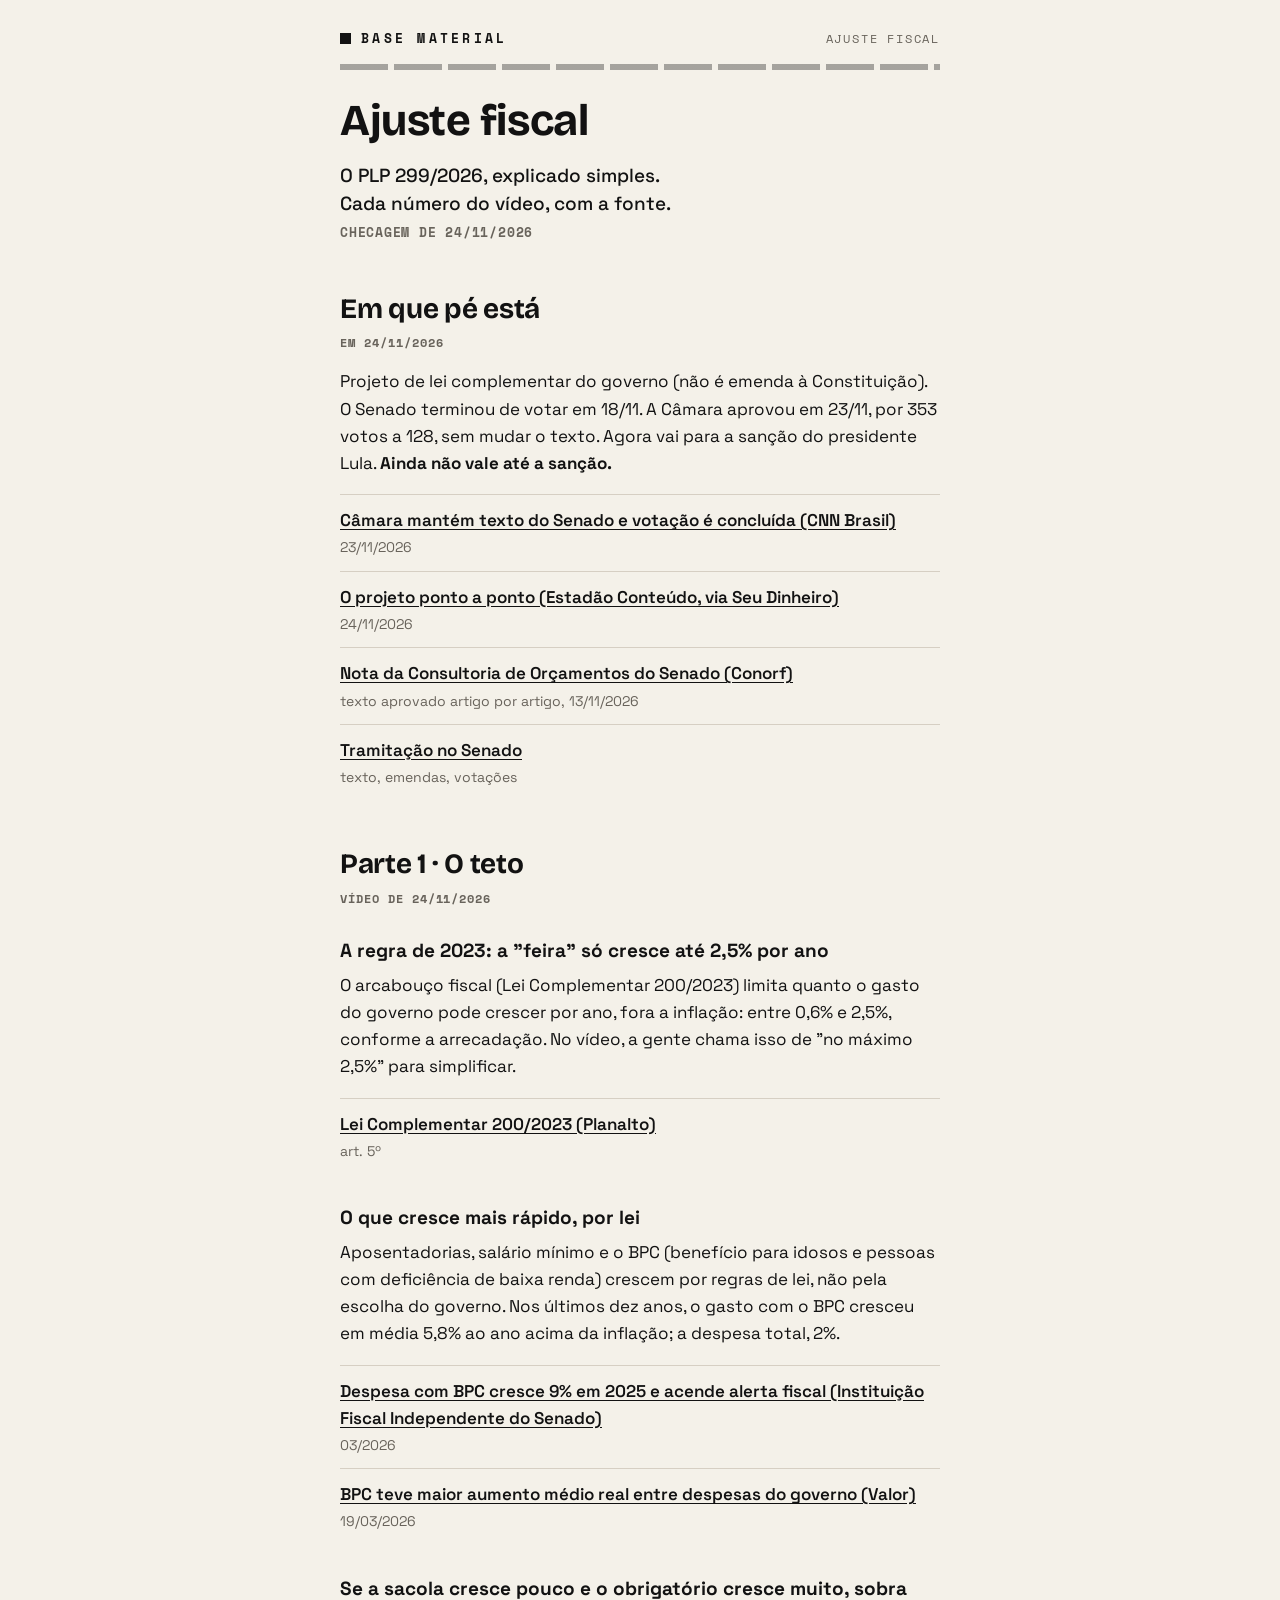
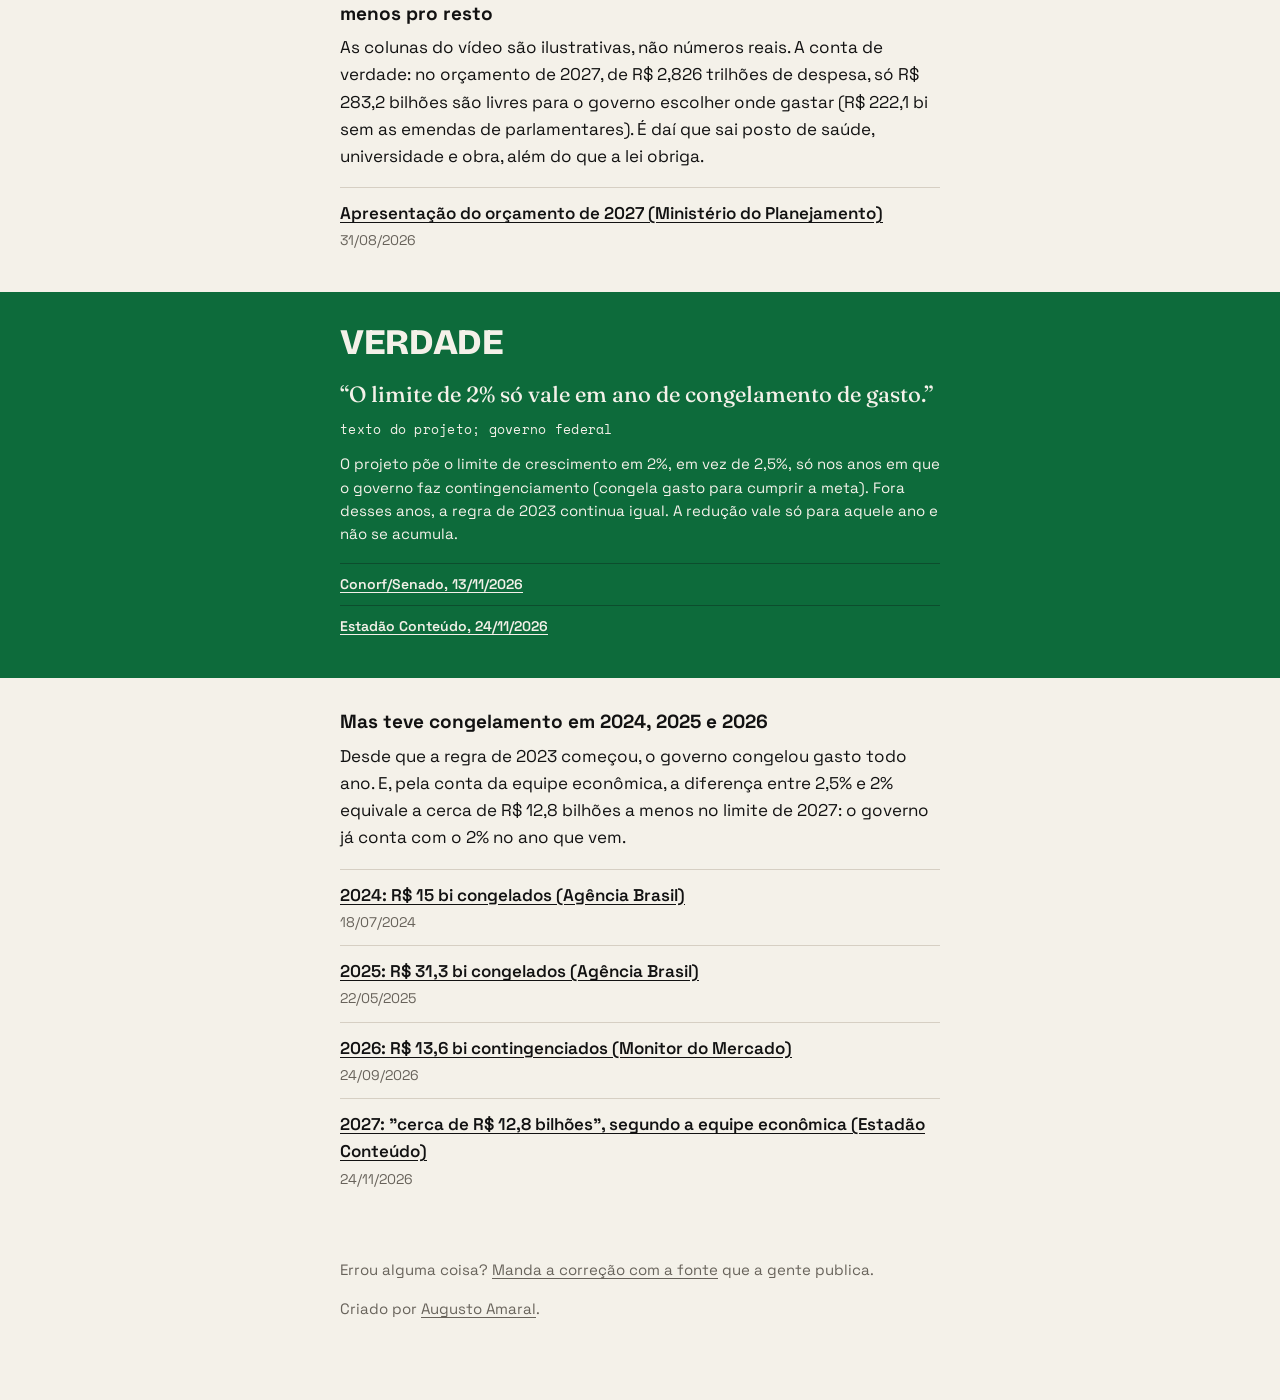
==== fontes/ajuste-fiscal/index.html @ 97af8821 "Ajuste fiscal sources page (part 1: the ceiling), h3 style; not linked from home yet" ====
<!doctype html>
<html lang="pt-BR">
<head>
<meta charset="utf-8">
<meta name="viewport" content="width=device-width, initial-scale=1">
<title>Ajuste fiscal (PLP 299/2026): como funciona, com fonte — Base Material</title>
<meta name="description" content="O ajuste fiscal de 2026 explicado simples: o limite de gastos, o que cresce por lei, o 2% em ano de congelamento. Cada número com fonte.">
<meta property="og:title" content="Ajuste fiscal: como funciona, com fonte">
<meta property="og:description" content="O limite de gastos, o que cresce por lei e o 2% em ano de congelamento. Cada número com fonte.">
<meta property="og:image" content="/avatar.png">
<link rel="icon" href="/avatar.png">
<link rel="stylesheet" href="/style.css">
</head>
<body class="scene-paper">
<main>
  <div class="chrome-bar">
    <a class="chrome" href="/"><span class="mark"></span><span class="label">Base Material</span></a>
    <span class="chrome-title">Ajuste fiscal</span>
  </div>
  <div class="chrome-rule"></div>
  <h1>Ajuste fiscal</h1>
  <p class="tag">O PLP 299/2026, explicado simples. Cada número do vídeo, com a fonte.<br><span class="mono">checagem de 24/11/2026</span></p>

  <h2>Em que pé está<small class="mono">em 24/11/2026</small></h2>
  <p>Projeto de lei complementar do governo (não é emenda à Constituição). O Senado terminou de votar em 18/11. A Câmara aprovou em 23/11, por 353 votos a 128, sem mudar o texto. Agora vai para a sanção do presidente Lula. <strong>Ainda não vale até a sanção.</strong></p>
  <ul class="sources">
    <li><a href="https://www.cnnbrasil.com.br/politica/camara-aprova-ajuste-fiscal/">Câmara mantém texto do Senado e votação é concluída (CNN Brasil)</a><span>23/11/2026</span></li>
    <li><a href="https://www.seudinheiro.com/2026/economia/camara-aprova-ajuste-fiscal-de-lula-com-impacto-de-ate-r-50-bi-em-2027-texto-vai-a-sancao-julw/">O projeto ponto a ponto (Estadão Conteúdo, via Seu Dinheiro)</a><span>24/11/2026</span></li>
    <li><a href="https://www12.senado.leg.br/orcamento/documentos/estudos/tipos-de-estudos/notas-tecnicas-e-informativos/nota_informativa_texto_aprovado_plp_299_2026.pdf">Nota da Consultoria de Orçamentos do Senado (Conorf)</a><span>texto aprovado artigo por artigo, 13/11/2026</span></li>
    <li><a href="https://www25.senado.leg.br/web/atividade/materias/-/materia/176328">Tramitação no Senado</a><span>texto, emendas, votações</span></li>
  </ul>

  <h2>Parte 1 · O teto<small class="mono">vídeo de 24/11/2026</small></h2>

  <h3>A regra de 2023: a "feira" só cresce até 2,5% por ano</h3>
  <p>O arcabouço fiscal (Lei Complementar 200/2023) limita quanto o gasto do governo pode crescer por ano, fora a inflação: entre 0,6% e 2,5%, conforme a arrecadação. No vídeo, a gente chama isso de "no máximo 2,5%" para simplificar.</p>
  <ul class="sources">
    <li><a href="https://www.planalto.gov.br/ccivil_03/leis/lcp/lcp200.htm">Lei Complementar 200/2023 (Planalto)</a><span>art. 5º</span></li>
  </ul>

  <h3>O que cresce mais rápido, por lei</h3>
  <p>Aposentadorias, salário mínimo e o BPC (benefício para idosos e pessoas com deficiência de baixa renda) crescem por regras de lei, não pela escolha do governo. Nos últimos dez anos, o gasto com o BPC cresceu em média 5,8% ao ano acima da inflação; a despesa total, 2%.</p>
  <ul class="sources">
    <li><a href="https://www12.senado.leg.br/ifi/noticias/despesa-com-bpc-cresce-9-em-2025-e-acende-alerta-fiscal">Despesa com BPC cresce 9% em 2025 e acende alerta fiscal (Instituição Fiscal Independente do Senado)</a><span>03/2026</span></li>
    <li><a href="https://valor.globo.com/brasil/noticia/2026/03/19/bpc-teve-maior-aumento-mdio-real-entre-despesas-do-governo-nos-ltimos-dez-anos-diz-ifi.ghtml">BPC teve maior aumento médio real entre despesas do governo (Valor)</a><span>19/03/2026</span></li>
  </ul>

  <h3>Se a sacola cresce pouco e o obrigatório cresce muito, sobra menos pro resto</h3>
  <p>As colunas do vídeo são ilustrativas, não números reais. A conta de verdade: no orçamento de 2027, de R$ 2,826 trilhões de despesa, só R$ 283,2 bilhões são livres para o governo escolher onde gastar (R$ 222,1 bi sem as emendas de parlamentares). É daí que sai posto de saúde, universidade e obra, além do que a lei obriga.</p>
  <ul class="sources">
    <li><a href="https://static.poder360.com.br/uploads/2026/08/Apresentacao-PLOA-2027-31.8.26.pdf">Apresentação do orçamento de 2027 (Ministério do Planejamento)</a><span>31/08/2026</span></li>
  </ul>

  <div class="claim">
    <q>O limite de 2% só vale em ano de congelamento de gasto.</q>
    <p class="who">texto do projeto; governo federal</p>
    <span class="verdict true mono">verdade</span>
    <p>O projeto põe o limite de crescimento em 2%, em vez de 2,5%, só nos anos em que o governo faz contingenciamento (congela gasto para cumprir a meta). Fora desses anos, a regra de 2023 continua igual. A redução vale só para aquele ano e não se acumula.</p>
    <ul>
      <li><a href="https://www12.senado.leg.br/orcamento/documentos/estudos/tipos-de-estudos/notas-tecnicas-e-informativos/nota_informativa_texto_aprovado_plp_299_2026.pdf">Conorf/Senado, 13/11/2026</a></li>
      <li><a href="https://www.seudinheiro.com/2026/economia/camara-aprova-ajuste-fiscal-de-lula-com-impacto-de-ate-r-50-bi-em-2027-texto-vai-a-sancao-julw/">Estadão Conteúdo, 24/11/2026</a></li>
    </ul>
  </div>

  <h3>Mas teve congelamento em 2024, 2025 e 2026</h3>
  <p>Desde que a regra de 2023 começou, o governo congelou gasto todo ano. E, pela conta da equipe econômica, a diferença entre 2,5% e 2% equivale a cerca de R$ 12,8 bilhões a menos no limite de 2027: o governo já conta com o 2% no ano que vem.</p>
  <ul class="sources">
    <li><a href="https://agenciabrasil.ebc.com.br/economia/noticia/2024-07/para-cumprir-marco-fiscal-governo-suspende-r-15-bilhoes-do-orcamento">2024: R$ 15 bi congelados (Agência Brasil)</a><span>18/07/2024</span></li>
    <li><a href="https://agenciabrasil.ebc.com.br/economia/noticia/2025-05/governo-congela-r-313-bi-do-orcamento-de-2025">2025: R$ 31,3 bi congelados (Agência Brasil)</a><span>22/05/2025</span></li>
    <li><a href="https://monitordomercado.com.br/noticias/427280-governo-reduz-bloqueio-no-orcamento-e-contingencia-r-136-bi-para-cumprir-resultado-primario/">2026: R$ 13,6 bi contingenciados (Monitor do Mercado)</a><span>24/09/2026</span></li>
    <li><a href="https://www.seudinheiro.com/2026/economia/camara-aprova-ajuste-fiscal-de-lula-com-impacto-de-ate-r-50-bi-em-2027-texto-vai-a-sancao-julw/">2027: "cerca de R$ 12,8 bilhões", segundo a equipe econômica (Estadão Conteúdo)</a><span>24/11/2026</span></li>
  </ul>

  <footer>
    <p>Errou alguma coisa? <a href="mailto:basematerialbr@augustoamaral.com?subject=Corre%C3%A7%C3%A3o%20ajuste%20fiscal">Manda a correção com a fonte</a> que a gente publica.</p>
    <p>Criado por <a href="https://augustoamaral.com">Augusto Amaral</a>.</p>
  </footer>
</main>
</body>
</html>
---- style.css ----
/* Base Material — "blocos de cor" identity. Flat color blocks, no rounded
   corners, no shadows. Background color = verdict; the verdict word is
   always spelled out too (never color alone). See ~/dev/basematerial/blocos.py
   for the canonical palette/type this is derived from. */

@font-face { font-family: "Bricolage Grotesque"; src: url("/fonts/BricolageGrotesque.ttf"); font-weight: 200 800; font-display: swap; }
@font-face { font-family: "Space Grotesk"; src: url("/fonts/SpaceGrotesk.ttf"); font-weight: 300 700; font-display: swap; }
@font-face { font-family: "Space Mono"; src: url("/fonts/SpaceMono-Regular.ttf"); font-weight: 400; font-display: swap; }
@font-face { font-family: "Space Mono"; src: url("/fonts/SpaceMono-Bold.ttf"); font-weight: 700; font-display: swap; }
@font-face { font-family: "Fraunces"; src: url("/fonts/Fraunces-Variable.ttf"); font-weight: 300 900; font-display: swap; }

:root {
  --content-max: 640px;

  /* palette (blocos.py) */
  --ink: #121212;
  --paper: #f4f1e9;
  --amber: #ffb517;
  --amber-dim: #d6940a;
  --red: #cb2a1c;
  --red-dim: #962418;
  --green: #0d6b3b;
  --green-dim: #0c4d2d;
  --muted-on-ink: #a8a49a;
  --dim-on-ink: #5a5852;
  --line-on-paper: #d6cfc3;
  /* darker than blocos.py's muted-on-ink; needed to clear 4.5:1 on paper */
  --muted-on-paper: #68635b;

  --font-display: "Bricolage Grotesque", sans-serif;
  --font-body: "Space Grotesk", system-ui, sans-serif;
  --font-mono: "Space Mono", monospace;
  --font-quote: "Fraunces", serif;
}

* { box-sizing: border-box; }

html { -webkit-text-size-adjust: 100%; }

body {
  margin: 0;
  background: var(--ink);
  color: var(--paper);
  --fg: var(--paper);
  --muted: var(--muted-on-ink);
  --line: var(--dim-on-ink);
  font: 400 17px/1.6 var(--font-body);
}

/* light "paper" scene (fact-check pages): background color = neutral verdict */
body.scene-paper {
  background: var(--paper);
  color: var(--ink);
  --fg: var(--ink);
  --muted: var(--muted-on-paper);
  --line: var(--line-on-paper);
}

main { max-width: var(--content-max); margin: 0 auto; padding: 28px 20px 64px; }

a { color: inherit; }

/* ---------- brand chrome: filled square + "BASE MATERIAL", persists on every page ---------- */
.chrome-bar { display: flex; align-items: center; justify-content: space-between; flex-wrap: wrap; row-gap: 6px; column-gap: 16px; }
.chrome { display: inline-flex; align-items: center; gap: 10px; text-decoration: none; color: inherit; }
.chrome .mark { width: 11px; height: 11px; background: currentColor; flex: 0 0 auto; }
.chrome .label { font: 700 13px var(--font-mono); letter-spacing: .25em; text-transform: uppercase; }
.chrome-title { font: 400 12px var(--font-mono); letter-spacing: .15em; text-transform: uppercase; color: var(--muted); }
.chrome-rule {
  height: 6px; margin: 16px 0 0;
  background: repeating-linear-gradient(to right, currentColor 0 8%, transparent 8% 9%);
  opacity: .35;
}

/* ---------- hero (home) ---------- */
.hero { margin-top: 48px; }
.display { font-family: var(--font-display); font-weight: 800; line-height: .95; letter-spacing: -.01em; margin: 0; }
h1.display { font-size: clamp(48px, 13vw, 88px); }
.tag { font: 500 clamp(16px, 4.2vw, 19px)/1.45 var(--font-body); margin: 18px 0 0; max-width: 30ch; }
.sub { font: 400 15px/1.5 var(--font-body); color: var(--muted); margin: 12px 0 0; max-width: 34ch; }

/* ---------- flat link blocks (no rounded corners, no shadows) ---------- */
.block { display: block; width: 100%; padding: 20px 22px; margin: 16px 0 0; text-decoration: none; }
.block .kicker { display: block; font: 700 12px var(--font-mono); letter-spacing: .18em; text-transform: uppercase; margin: 0 0 8px; }
.block strong { display: block; font: 700 clamp(20px, 5vw, 26px)/1.15 var(--font-display); }
.block .sub2 { display: block; margin-top: 5px; font-size: 14px; }
.block.red { background: var(--red); color: var(--paper); }
.block.green { background: var(--green); color: var(--paper); }
.block.paper { background: var(--paper); color: var(--ink); }
.block.paper .kicker, .block.paper .sub2 { color: var(--muted-on-paper); }
.block:hover, .block:focus-visible, .chrome:hover, .chrome:focus-visible { filter: brightness(1.08); }
.block:focus-visible, .chrome:focus-visible { outline: 3px solid currentColor; outline-offset: 2px; }

h2 { font: 700 clamp(22px, 5.5vw, 28px)/1.2 var(--font-display); letter-spacing: -.01em; margin: 48px 0 0; }
h2 small { display: block; font: 400 12px var(--font-mono); letter-spacing: .08em; text-transform: uppercase; color: var(--muted); margin-top: 8px; }
h3 { font: 700 19px/1.3 var(--font-body); margin: 32px 0 0; }
h3 + p { margin-top: 8px; }

/* inline uppercase mono labels used throughout the fact-check page markup
   (dates, timestamps); kept as its own utility since the HTML already uses it. */
.mono { font-family: var(--font-mono); font-weight: 700; font-size: 13px; letter-spacing: .06em; text-transform: uppercase; color: var(--muted); }
h2 small.mono { display: block; font-size: 12px; letter-spacing: .08em; margin-top: 8px; color: var(--muted); }
.tag .mono { color: var(--muted); }

/* ---------- plain underlined-link source lists (shared) ---------- */
ul.sources { list-style: none; margin: 16px 0 0; padding: 0; }
ul.sources li { border-top: 1px solid var(--line); padding: 12px 0; }
ul.sources a { font-weight: 600; text-underline-offset: 3px; }
ul.sources span { display: block; margin-top: 2px; font-size: 14px; color: var(--muted); }

footer { margin-top: 56px; font-size: 15px; color: var(--muted); }
footer a { text-underline-offset: 3px; }

/* ---------- fact-check page: title + strapline ---------- */
main > h1:not(.display) { font: 700 clamp(30px, 8vw, 44px)/1.05 var(--font-display); margin: 28px 0 0; letter-spacing: -.01em; }

/* ---------- claim blocks: background IS the verdict, word always spelled out ---------- */
.claim {
  display: flex;
  flex-direction: column;
  width: 100vw;
  position: relative;
  left: 50%;
  margin-left: -50vw;
  margin-top: 28px;
  padding: 32px max(20px, calc((100vw - var(--content-max)) / 2 + 20px));
  background: var(--ink);
  color: var(--paper);
  --dim: var(--dim-on-ink);
}
.claim:has(.verdict.true)  { background: var(--green); color: var(--paper); --dim: var(--green-dim); }
.claim:has(.verdict.half)  { background: var(--amber); color: var(--ink);   --dim: var(--amber-dim); }
.claim:has(.verdict.false) { background: var(--red);   color: var(--paper); --dim: var(--red-dim); }

.claim .verdict {
  order: -2;
  display: block;
  color: inherit;
  font: 800 clamp(26px, 7vw, 36px)/1.05 var(--font-display);
  text-transform: uppercase;
  letter-spacing: -.01em;
  margin: 0 0 18px;
}
.claim q {
  order: -1;
  display: block;
  font: 460 clamp(19px, 4.8vw, 22px)/1.3 var(--font-quote);
  quotes: "“" "”";
  margin: 0 0 12px;
}
.claim .who { color: inherit; font: 400 13px/1.4 var(--font-mono); letter-spacing: .02em; margin: 0; }
.claim p:not(.who) { font: 400 15px/1.55 var(--font-body); margin: 14px 0 0; }
.claim ul { list-style: none; margin: 18px 0 0; padding: 0; font-size: 14px; }
.claim ul li { border-top: 1px solid var(--dim); padding: 9px 0; }
.claim ul a { font-weight: 600; text-underline-offset: 3px; }
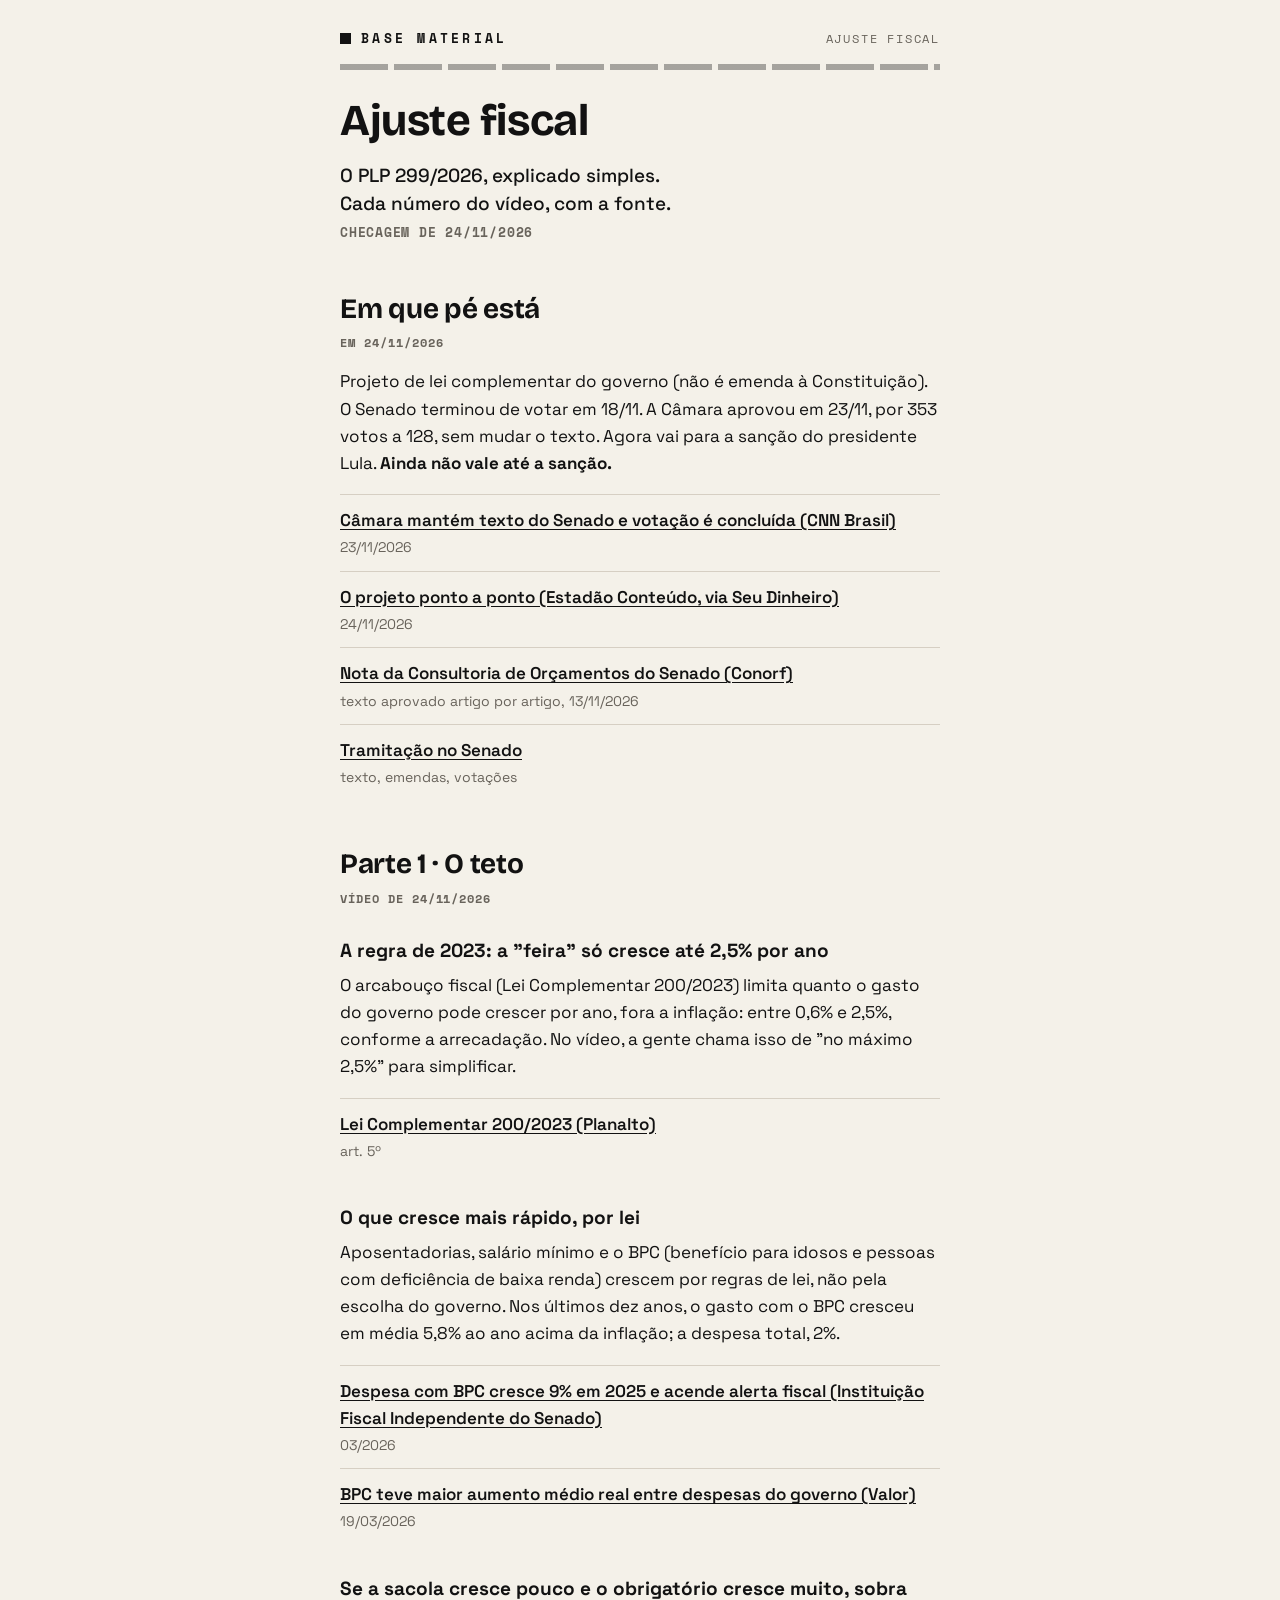
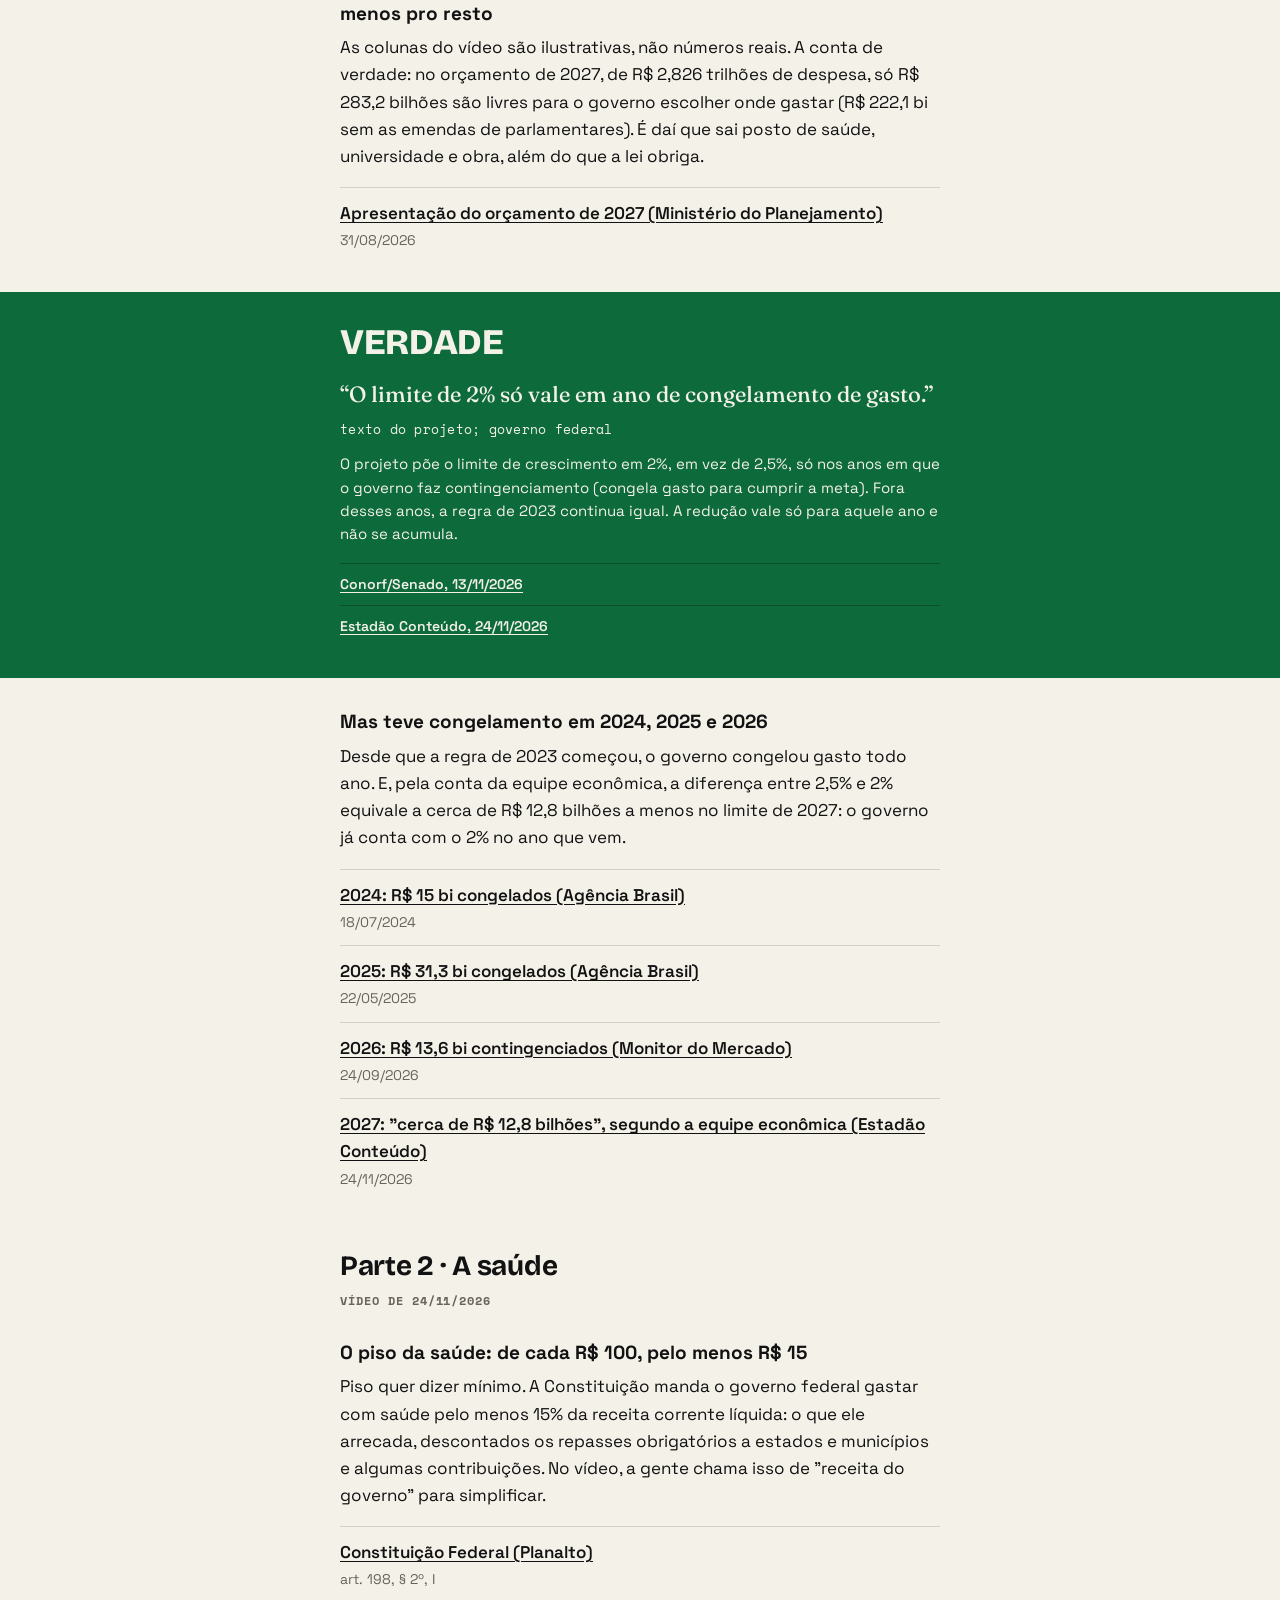
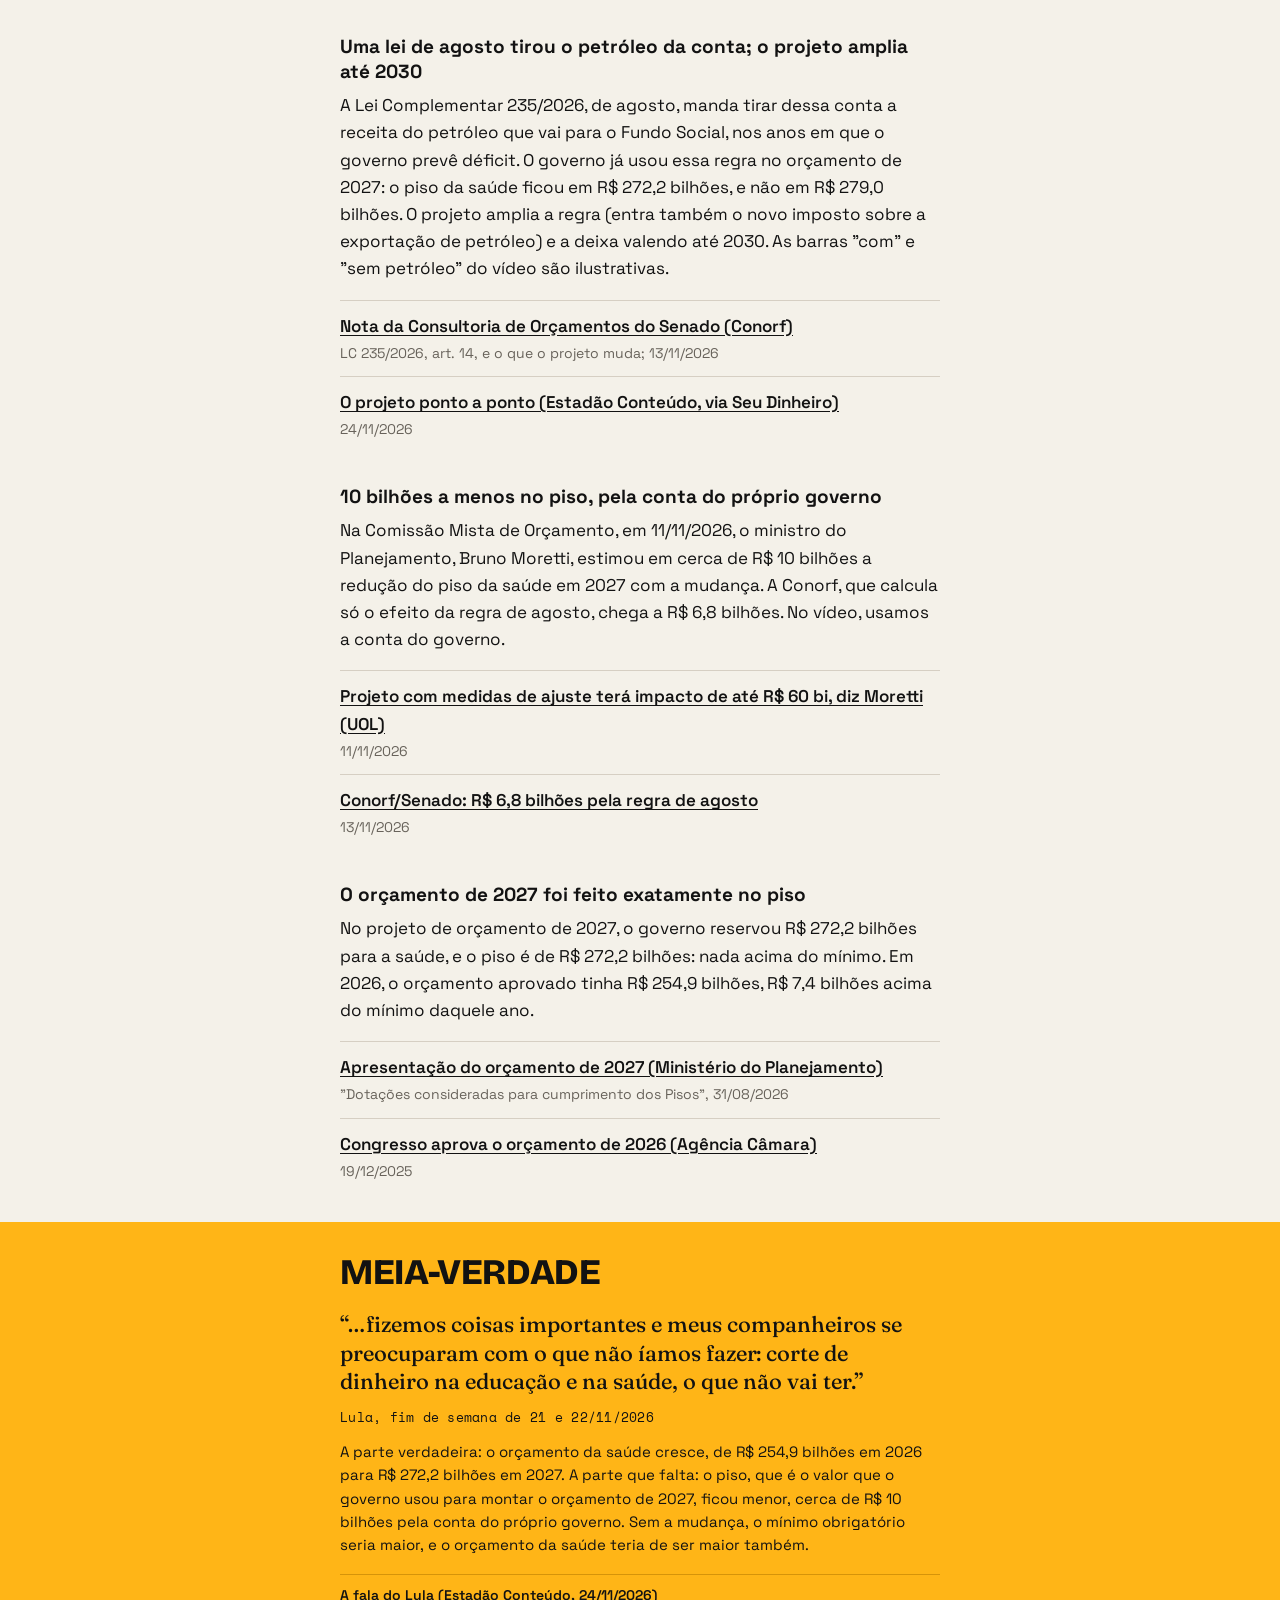
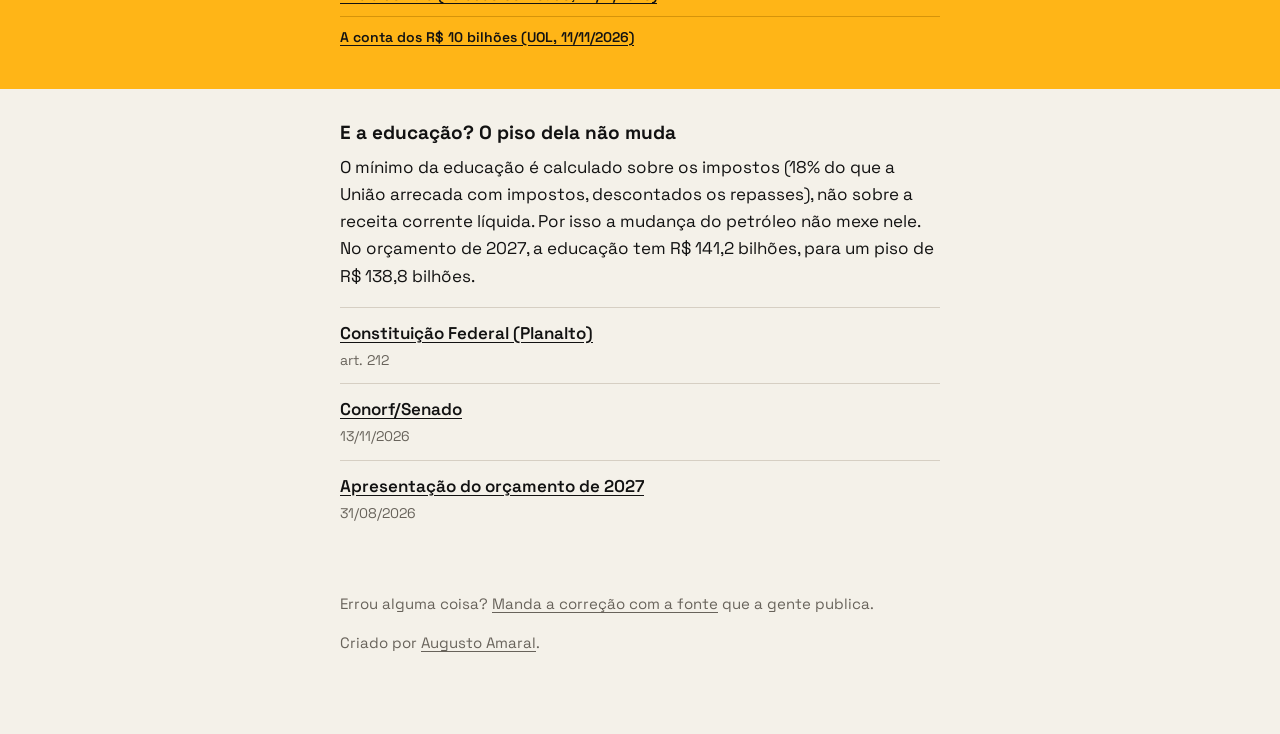
==== commit 4fa78775: "Ajuste fiscal sources: part 2 (health floor) section; home card covers parts 1 and 2" ====
--- a/fontes/ajuste-fiscal/index.html
+++ b/fontes/ajuste-fiscal/index.html
@@ -4,9 +4,9 @@
 <meta charset="utf-8">
 <meta name="viewport" content="width=device-width, initial-scale=1">
 <title>Ajuste fiscal (PLP 299/2026): como funciona, com fonte — Base Material</title>
-<meta name="description" content="O ajuste fiscal de 2026 explicado simples: o limite de gastos, o que cresce por lei, o 2% em ano de congelamento. Cada número com fonte.">
+<meta name="description" content="O ajuste fiscal de 2026 explicado simples: o limite de gastos, o 2% em ano de congelamento e o piso da saúde. Cada número com fonte.">
 <meta property="og:title" content="Ajuste fiscal: como funciona, com fonte">
-<meta property="og:description" content="O limite de gastos, o que cresce por lei e o 2% em ano de congelamento. Cada número com fonte.">
+<meta property="og:description" content="O limite de gastos, o 2% em ano de congelamento e o piso da saúde. Cada número com fonte.">
 <meta property="og:image" content="/avatar.png">
 <link rel="icon" href="/avatar.png">
 <link rel="stylesheet" href="/style.css">
@@ -71,6 +71,54 @@
     <li><a href="https://www.seudinheiro.com/2026/economia/camara-aprova-ajuste-fiscal-de-lula-com-impacto-de-ate-r-50-bi-em-2027-texto-vai-a-sancao-julw/">2027: "cerca de R$ 12,8 bilhões", segundo a equipe econômica (Estadão Conteúdo)</a><span>24/11/2026</span></li>
   </ul>
 
+  <h2>Parte 2 · A saúde<small class="mono">vídeo de 24/11/2026</small></h2>
+
+  <h3>O piso da saúde: de cada R$ 100, pelo menos R$ 15</h3>
+  <p>Piso quer dizer mínimo. A Constituição manda o governo federal gastar com saúde pelo menos 15% da receita corrente líquida: o que ele arrecada, descontados os repasses obrigatórios a estados e municípios e algumas contribuições. No vídeo, a gente chama isso de "receita do governo" para simplificar.</p>
+  <ul class="sources">
+    <li><a href="https://www.planalto.gov.br/ccivil_03/constituicao/constituicao.htm">Constituição Federal (Planalto)</a><span>art. 198, § 2º, I</span></li>
+  </ul>
+
+  <h3>Uma lei de agosto tirou o petróleo da conta; o projeto amplia até 2030</h3>
+  <p>A Lei Complementar 235/2026, de agosto, manda tirar dessa conta a receita do petróleo que vai para o Fundo Social, nos anos em que o governo prevê déficit. O governo já usou essa regra no orçamento de 2027: o piso da saúde ficou em R$ 272,2 bilhões, e não em R$ 279,0 bilhões. O projeto amplia a regra (entra também o novo imposto sobre a exportação de petróleo) e a deixa valendo até 2030. As barras "com" e "sem petróleo" do vídeo são ilustrativas.</p>
+  <ul class="sources">
+    <li><a href="https://www12.senado.leg.br/orcamento/documentos/estudos/tipos-de-estudos/notas-tecnicas-e-informativos/nota_informativa_texto_aprovado_plp_299_2026.pdf">Nota da Consultoria de Orçamentos do Senado (Conorf)</a><span>LC 235/2026, art. 14, e o que o projeto muda; 13/11/2026</span></li>
+    <li><a href="https://www.seudinheiro.com/2026/economia/camara-aprova-ajuste-fiscal-de-lula-com-impacto-de-ate-r-50-bi-em-2027-texto-vai-a-sancao-julw/">O projeto ponto a ponto (Estadão Conteúdo, via Seu Dinheiro)</a><span>24/11/2026</span></li>
+  </ul>
+
+  <h3>10 bilhões a menos no piso, pela conta do próprio governo</h3>
+  <p>Na Comissão Mista de Orçamento, em 11/11/2026, o ministro do Planejamento, Bruno Moretti, estimou em cerca de R$ 10 bilhões a redução do piso da saúde em 2027 com a mudança. A Conorf, que calcula só o efeito da regra de agosto, chega a R$ 6,8 bilhões. No vídeo, usamos a conta do governo.</p>
+  <ul class="sources">
+    <li><a href="https://economia.uol.com.br/colunas/jessica-sant-ana/2026/11/11/projeto-com-medidas-de-ajuste-tera-impacto-de-ate-r-60-bi-diz-moretti.htm">Projeto com medidas de ajuste terá impacto de até R$ 60 bi, diz Moretti (UOL)</a><span>11/11/2026</span></li>
+    <li><a href="https://www12.senado.leg.br/orcamento/documentos/estudos/tipos-de-estudos/notas-tecnicas-e-informativos/nota_informativa_texto_aprovado_plp_299_2026.pdf">Conorf/Senado: R$ 6,8 bilhões pela regra de agosto</a><span>13/11/2026</span></li>
+  </ul>
+
+  <h3>O orçamento de 2027 foi feito exatamente no piso</h3>
+  <p>No projeto de orçamento de 2027, o governo reservou R$ 272,2 bilhões para a saúde, e o piso é de R$ 272,2 bilhões: nada acima do mínimo. Em 2026, o orçamento aprovado tinha R$ 254,9 bilhões, R$ 7,4 bilhões acima do mínimo daquele ano.</p>
+  <ul class="sources">
+    <li><a href="https://static.poder360.com.br/uploads/2026/08/Apresentacao-PLOA-2027-31.8.26.pdf">Apresentação do orçamento de 2027 (Ministério do Planejamento)</a><span>"Dotações consideradas para cumprimento dos Pisos", 31/08/2026</span></li>
+    <li><a href="https://www.camara.leg.br/noticias/1235253-congresso-nacional-aprova-orcamento-de-2026-com-r-65-trilhoes-em-despesas">Congresso aprova o orçamento de 2026 (Agência Câmara)</a><span>19/12/2025</span></li>
+  </ul>
+
+  <div class="claim">
+    <q>…fizemos coisas importantes e meus companheiros se preocuparam com o que não íamos fazer: corte de dinheiro na educação e na saúde, o que não vai ter.</q>
+    <p class="who">Lula, fim de semana de 21 e 22/11/2026</p>
+    <span class="verdict half mono">meia-verdade</span>
+    <p>A parte verdadeira: o orçamento da saúde cresce, de R$ 254,9 bilhões em 2026 para R$ 272,2 bilhões em 2027. A parte que falta: o piso, que é o valor que o governo usou para montar o orçamento de 2027, ficou menor, cerca de R$ 10 bilhões pela conta do próprio governo. Sem a mudança, o mínimo obrigatório seria maior, e o orçamento da saúde teria de ser maior também.</p>
+    <ul>
+      <li><a href="https://www.seudinheiro.com/2026/economia/camara-aprova-ajuste-fiscal-de-lula-com-impacto-de-ate-r-50-bi-em-2027-texto-vai-a-sancao-julw/">A fala do Lula (Estadão Conteúdo, 24/11/2026)</a></li>
+      <li><a href="https://economia.uol.com.br/colunas/jessica-sant-ana/2026/11/11/projeto-com-medidas-de-ajuste-tera-impacto-de-ate-r-60-bi-diz-moretti.htm">A conta dos R$ 10 bilhões (UOL, 11/11/2026)</a></li>
+    </ul>
+  </div>
+
+  <h3>E a educação? O piso dela não muda</h3>
+  <p>O mínimo da educação é calculado sobre os impostos (18% do que a União arrecada com impostos, descontados os repasses), não sobre a receita corrente líquida. Por isso a mudança do petróleo não mexe nele. No orçamento de 2027, a educação tem R$ 141,2 bilhões, para um piso de R$ 138,8 bilhões.</p>
+  <ul class="sources">
+    <li><a href="https://www.planalto.gov.br/ccivil_03/constituicao/constituicao.htm">Constituição Federal (Planalto)</a><span>art. 212</span></li>
+    <li><a href="https://www12.senado.leg.br/orcamento/documentos/estudos/tipos-de-estudos/notas-tecnicas-e-informativos/nota_informativa_texto_aprovado_plp_299_2026.pdf">Conorf/Senado</a><span>13/11/2026</span></li>
+    <li><a href="https://static.poder360.com.br/uploads/2026/08/Apresentacao-PLOA-2027-31.8.26.pdf">Apresentação do orçamento de 2027</a><span>31/08/2026</span></li>
+  </ul>
+
   <footer>
     <p>Errou alguma coisa? <a href="mailto:basematerialbr@augustoamaral.com?subject=Corre%C3%A7%C3%A3o%20ajuste%20fiscal">Manda a correção com a fonte</a> que a gente publica.</p>
     <p>Criado por <a href="https://augustoamaral.com">Augusto Amaral</a>.</p>
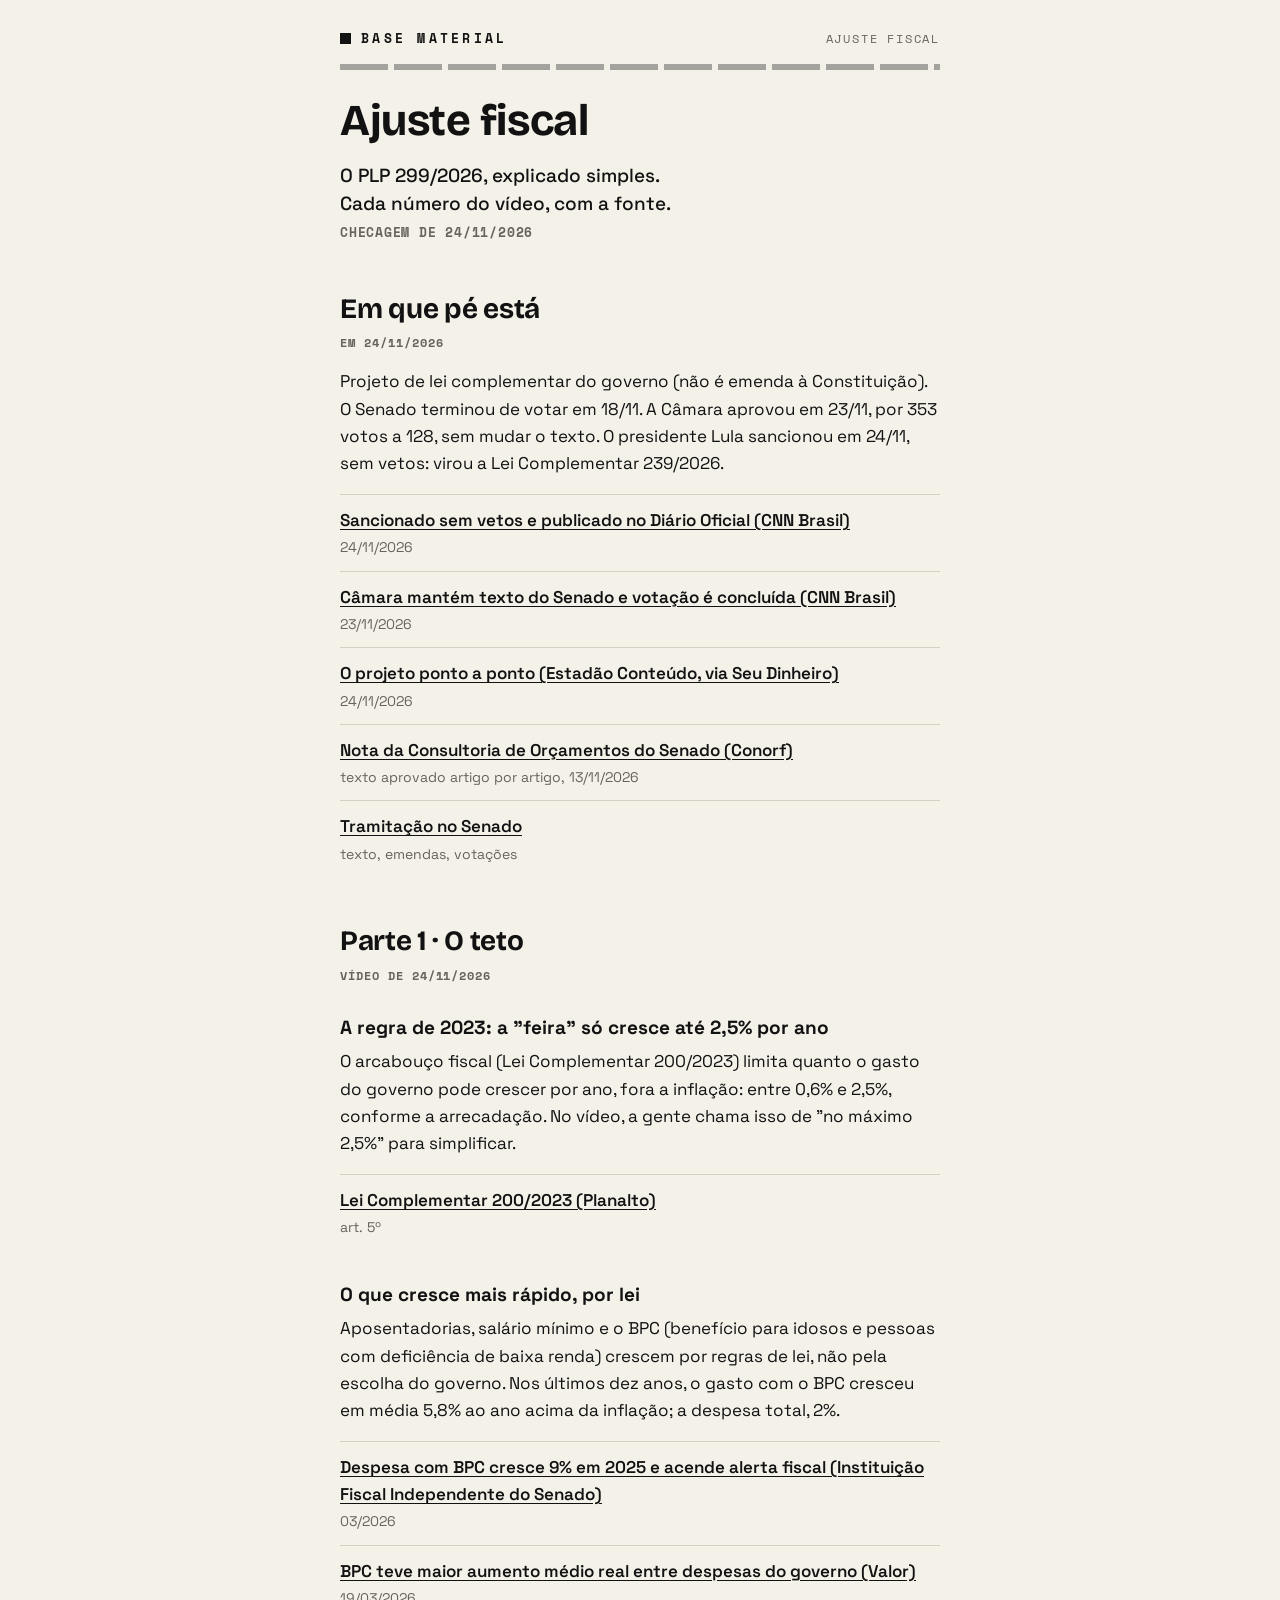
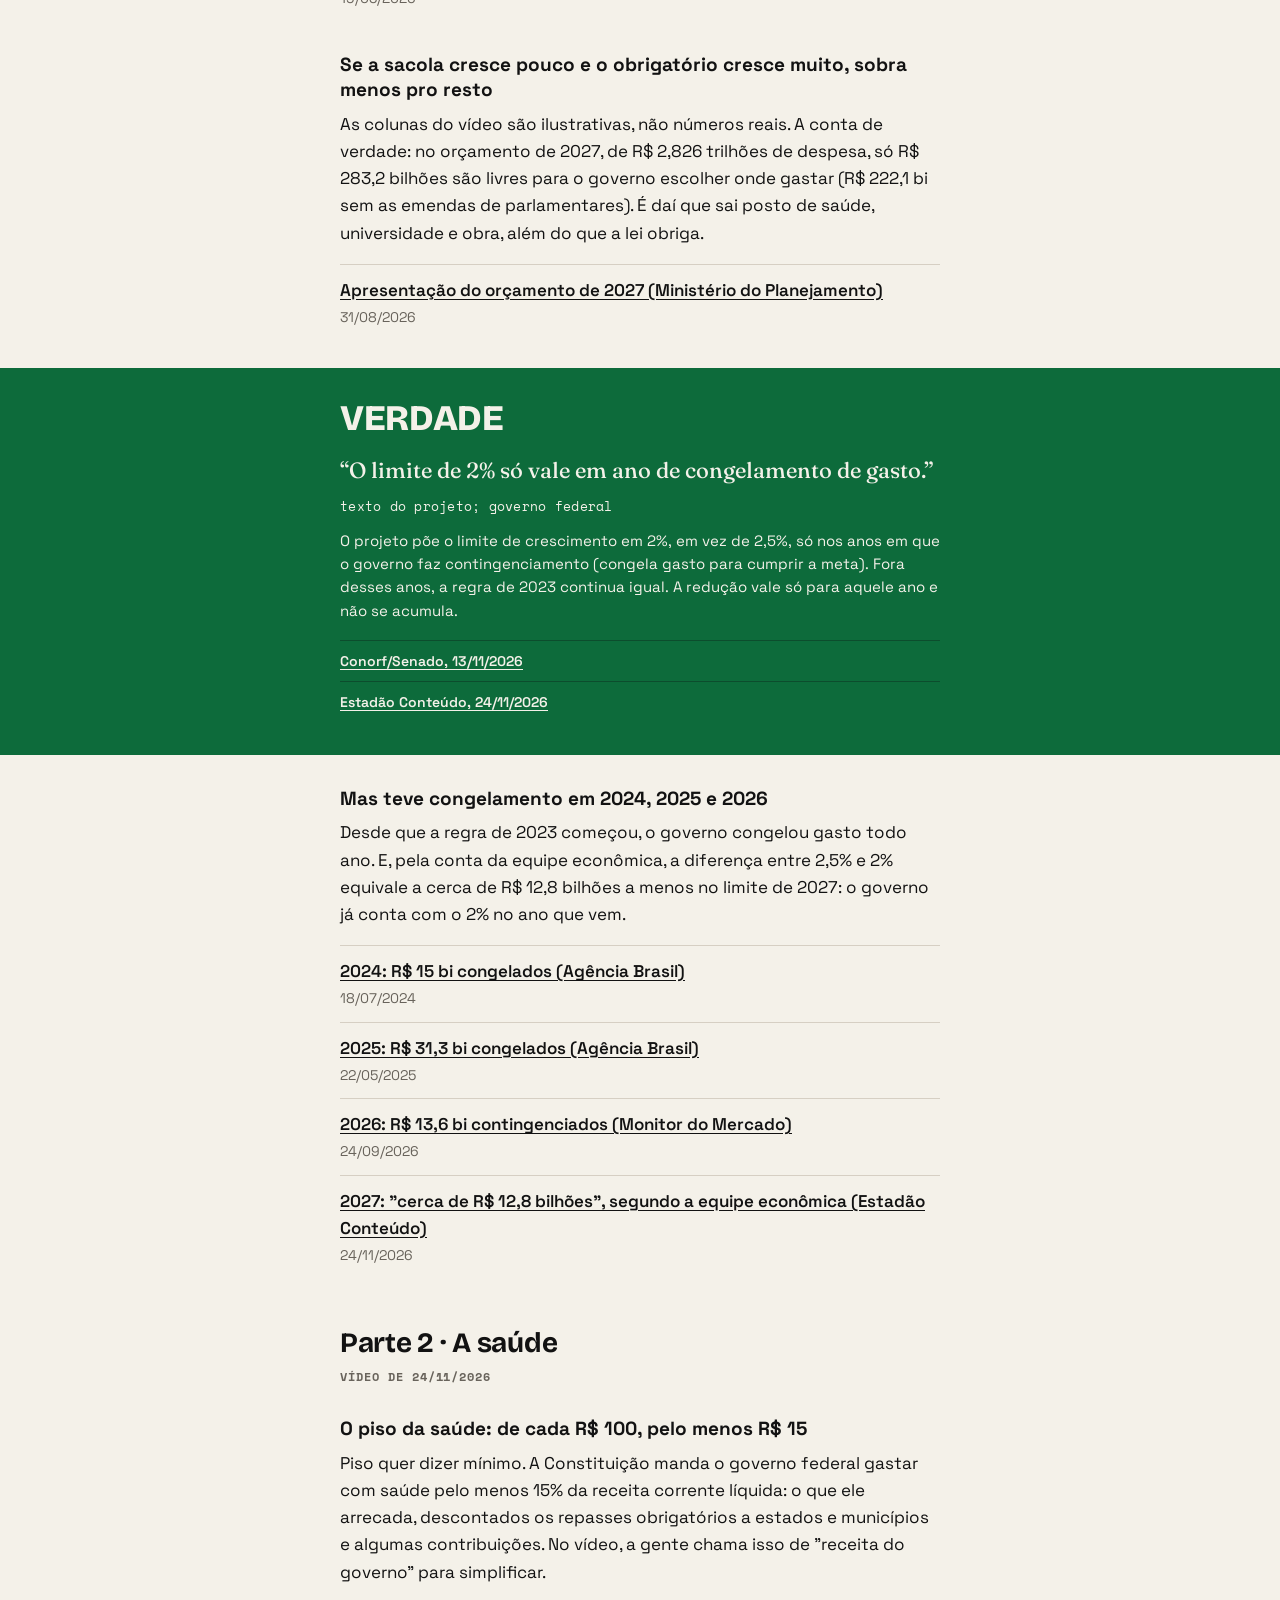
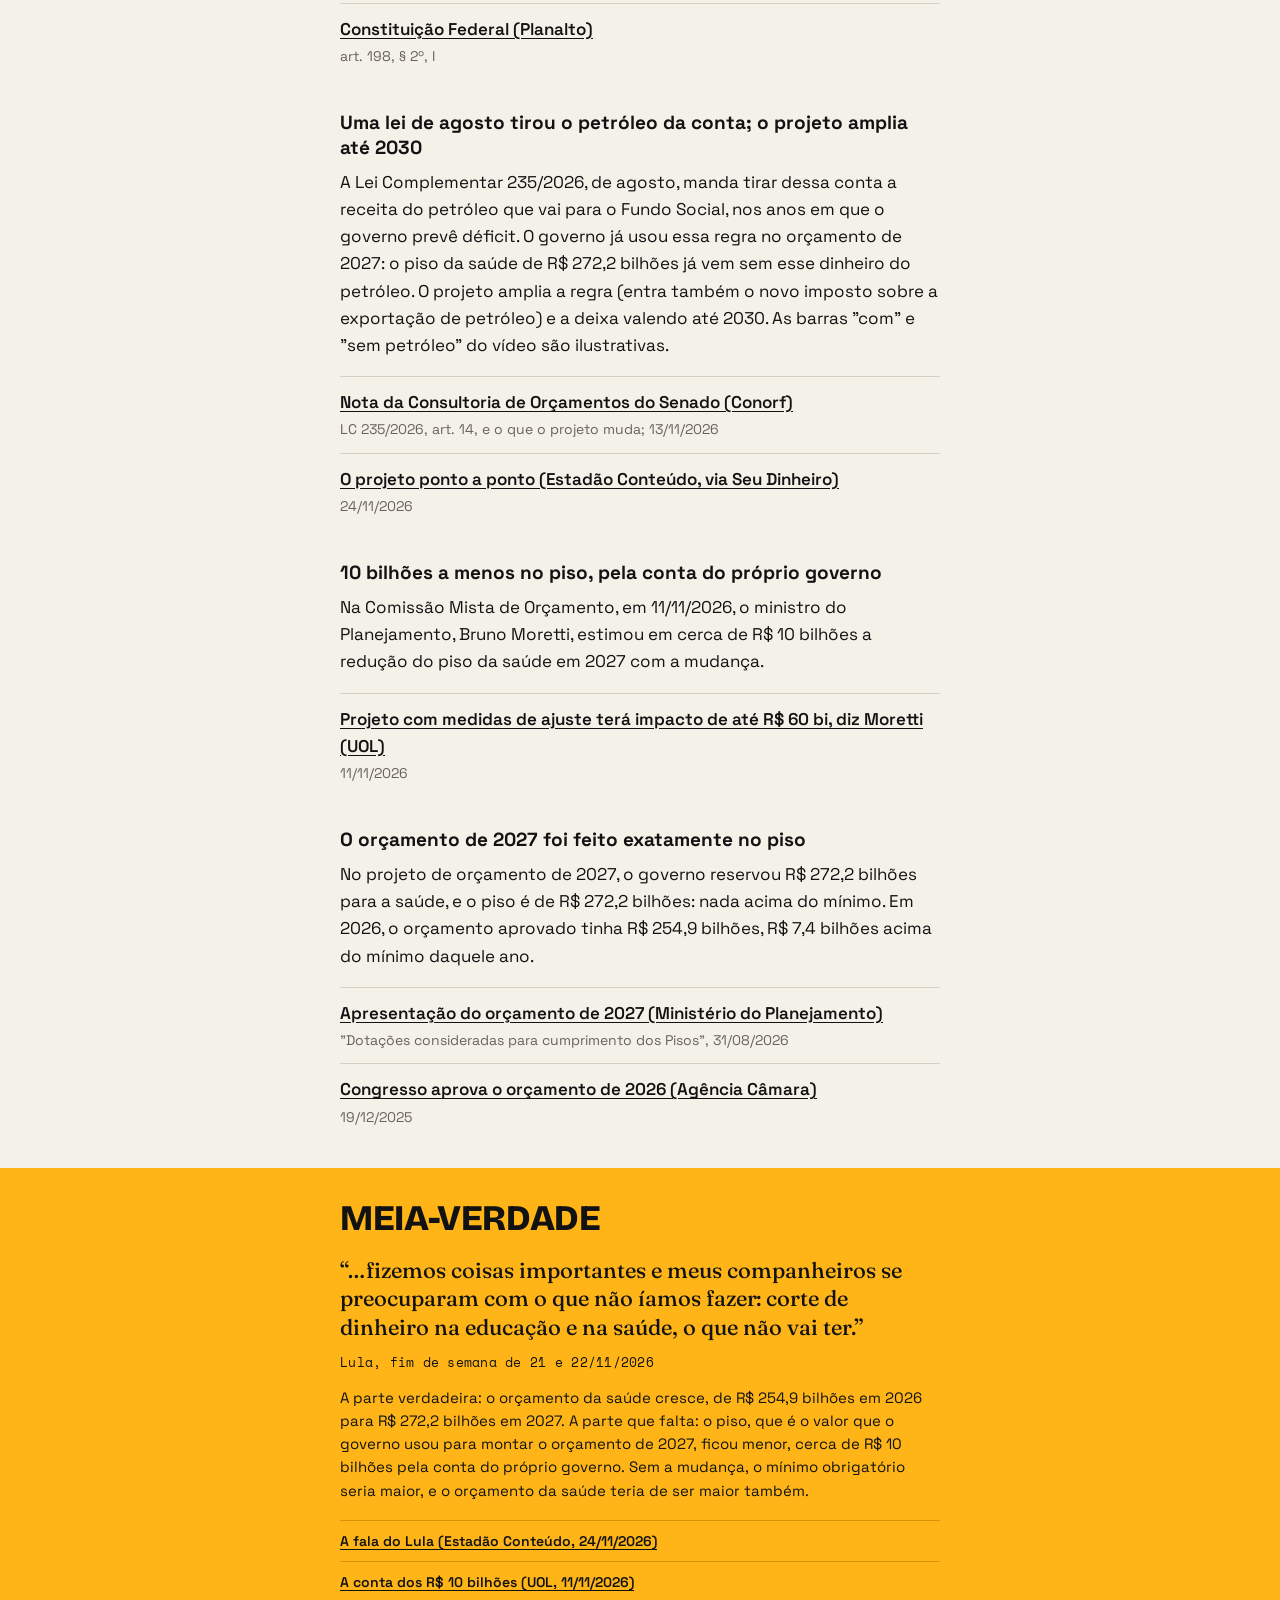
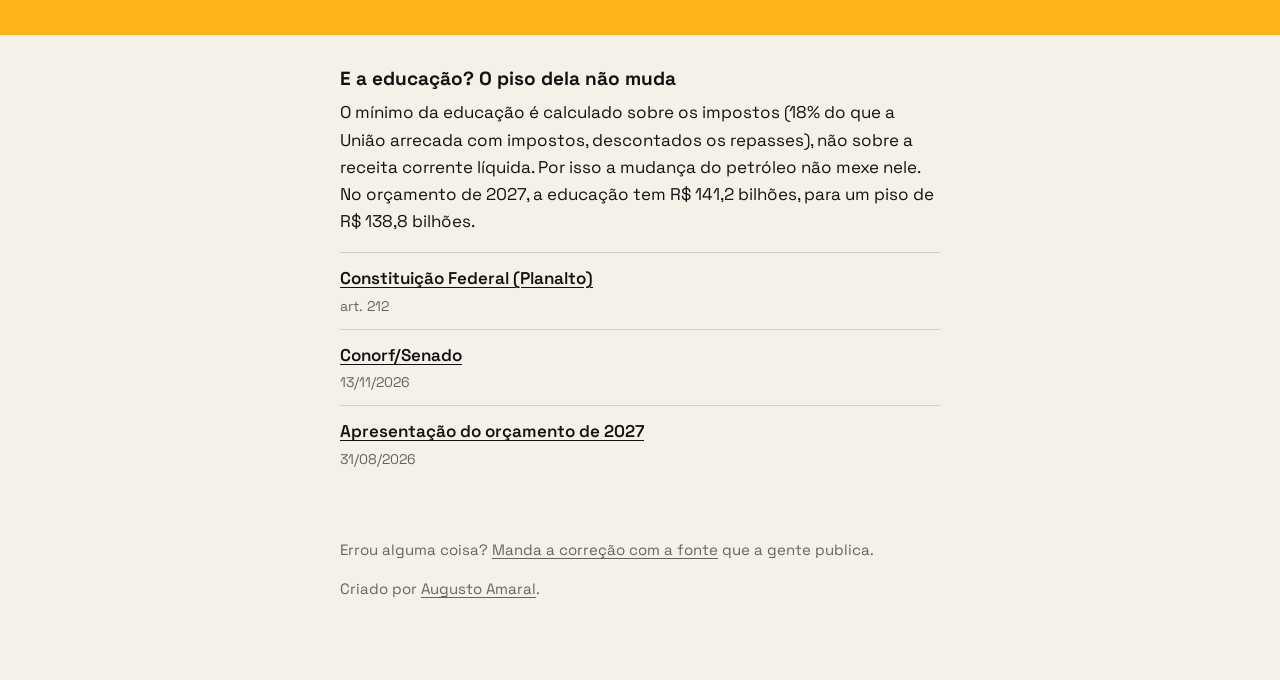
==== commit 5363122b: "Ajuste fiscal sources: sanctioned without vetoes (LC 239/2026); drop the Conorf 6.8 bi estimate" ====
--- a/fontes/ajuste-fiscal/index.html
+++ b/fontes/ajuste-fiscal/index.html
@@ -22,8 +22,9 @@
   <p class="tag">O PLP 299/2026, explicado simples. Cada número do vídeo, com a fonte.<br><span class="mono">checagem de 24/11/2026</span></p>
 
   <h2>Em que pé está<small class="mono">em 24/11/2026</small></h2>
-  <p>Projeto de lei complementar do governo (não é emenda à Constituição). O Senado terminou de votar em 18/11. A Câmara aprovou em 23/11, por 353 votos a 128, sem mudar o texto. Agora vai para a sanção do presidente Lula. <strong>Ainda não vale até a sanção.</strong></p>
+  <p>Projeto de lei complementar do governo (não é emenda à Constituição). O Senado terminou de votar em 18/11. A Câmara aprovou em 23/11, por 353 votos a 128, sem mudar o texto. O presidente Lula sancionou em 24/11, sem vetos: virou a Lei Complementar 239/2026.</p>
   <ul class="sources">
+    <li><a href="https://www.cnnbrasil.com.br/economia/money/macroeconomia/nova-etapa-do-ajuste-fiscal-deve-ficar-para-lula-4/">Sancionado sem vetos e publicado no Diário Oficial (CNN Brasil)</a><span>24/11/2026</span></li>
     <li><a href="https://www.cnnbrasil.com.br/politica/camara-aprova-ajuste-fiscal/">Câmara mantém texto do Senado e votação é concluída (CNN Brasil)</a><span>23/11/2026</span></li>
     <li><a href="https://www.seudinheiro.com/2026/economia/camara-aprova-ajuste-fiscal-de-lula-com-impacto-de-ate-r-50-bi-em-2027-texto-vai-a-sancao-julw/">O projeto ponto a ponto (Estadão Conteúdo, via Seu Dinheiro)</a><span>24/11/2026</span></li>
     <li><a href="https://www12.senado.leg.br/orcamento/documentos/estudos/tipos-de-estudos/notas-tecnicas-e-informativos/nota_informativa_texto_aprovado_plp_299_2026.pdf">Nota da Consultoria de Orçamentos do Senado (Conorf)</a><span>texto aprovado artigo por artigo, 13/11/2026</span></li>
@@ -80,17 +81,16 @@
   </ul>
 
   <h3>Uma lei de agosto tirou o petróleo da conta; o projeto amplia até 2030</h3>
-  <p>A Lei Complementar 235/2026, de agosto, manda tirar dessa conta a receita do petróleo que vai para o Fundo Social, nos anos em que o governo prevê déficit. O governo já usou essa regra no orçamento de 2027: o piso da saúde ficou em R$ 272,2 bilhões, e não em R$ 279,0 bilhões. O projeto amplia a regra (entra também o novo imposto sobre a exportação de petróleo) e a deixa valendo até 2030. As barras "com" e "sem petróleo" do vídeo são ilustrativas.</p>
+  <p>A Lei Complementar 235/2026, de agosto, manda tirar dessa conta a receita do petróleo que vai para o Fundo Social, nos anos em que o governo prevê déficit. O governo já usou essa regra no orçamento de 2027: o piso da saúde de R$ 272,2 bilhões já vem sem esse dinheiro do petróleo. O projeto amplia a regra (entra também o novo imposto sobre a exportação de petróleo) e a deixa valendo até 2030. As barras "com" e "sem petróleo" do vídeo são ilustrativas.</p>
   <ul class="sources">
     <li><a href="https://www12.senado.leg.br/orcamento/documentos/estudos/tipos-de-estudos/notas-tecnicas-e-informativos/nota_informativa_texto_aprovado_plp_299_2026.pdf">Nota da Consultoria de Orçamentos do Senado (Conorf)</a><span>LC 235/2026, art. 14, e o que o projeto muda; 13/11/2026</span></li>
     <li><a href="https://www.seudinheiro.com/2026/economia/camara-aprova-ajuste-fiscal-de-lula-com-impacto-de-ate-r-50-bi-em-2027-texto-vai-a-sancao-julw/">O projeto ponto a ponto (Estadão Conteúdo, via Seu Dinheiro)</a><span>24/11/2026</span></li>
   </ul>
 
   <h3>10 bilhões a menos no piso, pela conta do próprio governo</h3>
-  <p>Na Comissão Mista de Orçamento, em 11/11/2026, o ministro do Planejamento, Bruno Moretti, estimou em cerca de R$ 10 bilhões a redução do piso da saúde em 2027 com a mudança. A Conorf, que calcula só o efeito da regra de agosto, chega a R$ 6,8 bilhões. No vídeo, usamos a conta do governo.</p>
+  <p>Na Comissão Mista de Orçamento, em 11/11/2026, o ministro do Planejamento, Bruno Moretti, estimou em cerca de R$ 10 bilhões a redução do piso da saúde em 2027 com a mudança.</p>
   <ul class="sources">
     <li><a href="https://economia.uol.com.br/colunas/jessica-sant-ana/2026/11/11/projeto-com-medidas-de-ajuste-tera-impacto-de-ate-r-60-bi-diz-moretti.htm">Projeto com medidas de ajuste terá impacto de até R$ 60 bi, diz Moretti (UOL)</a><span>11/11/2026</span></li>
-    <li><a href="https://www12.senado.leg.br/orcamento/documentos/estudos/tipos-de-estudos/notas-tecnicas-e-informativos/nota_informativa_texto_aprovado_plp_299_2026.pdf">Conorf/Senado: R$ 6,8 bilhões pela regra de agosto</a><span>13/11/2026</span></li>
   </ul>
 
   <h3>O orçamento de 2027 foi feito exatamente no piso</h3>
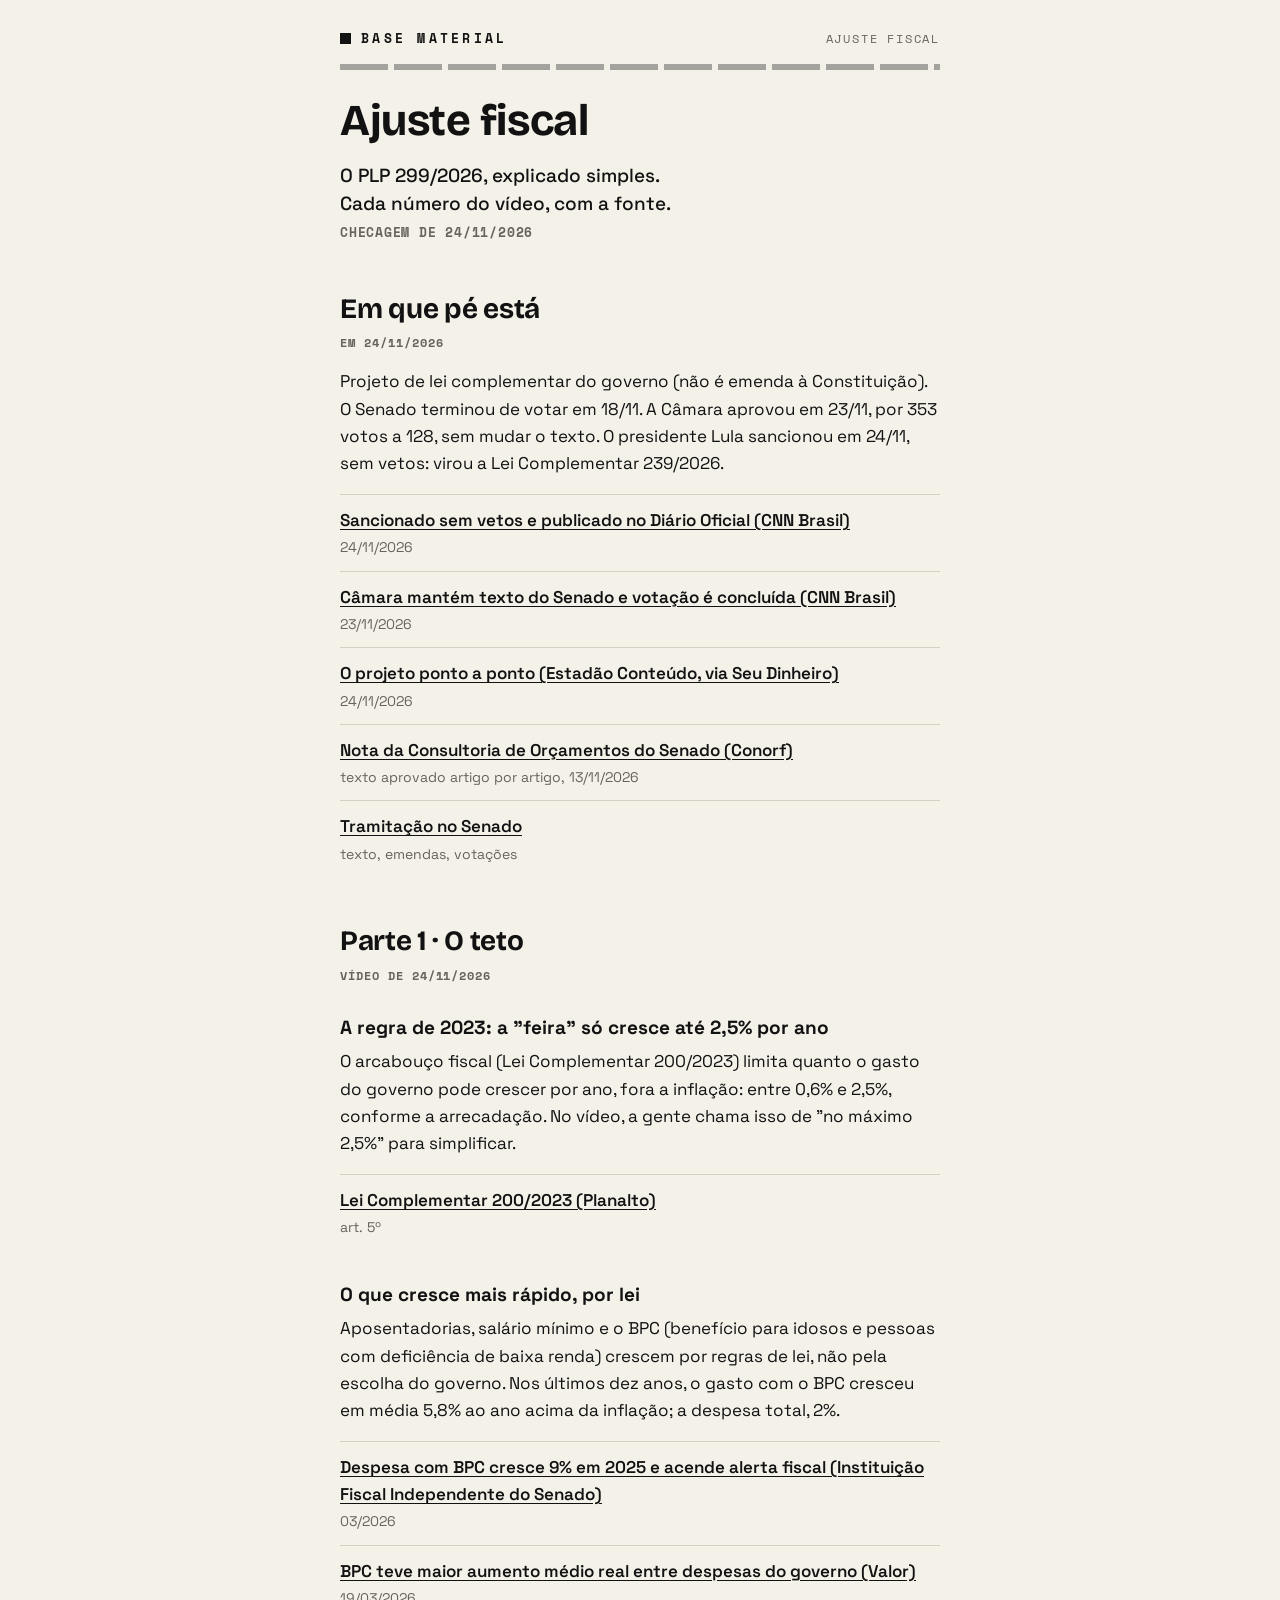
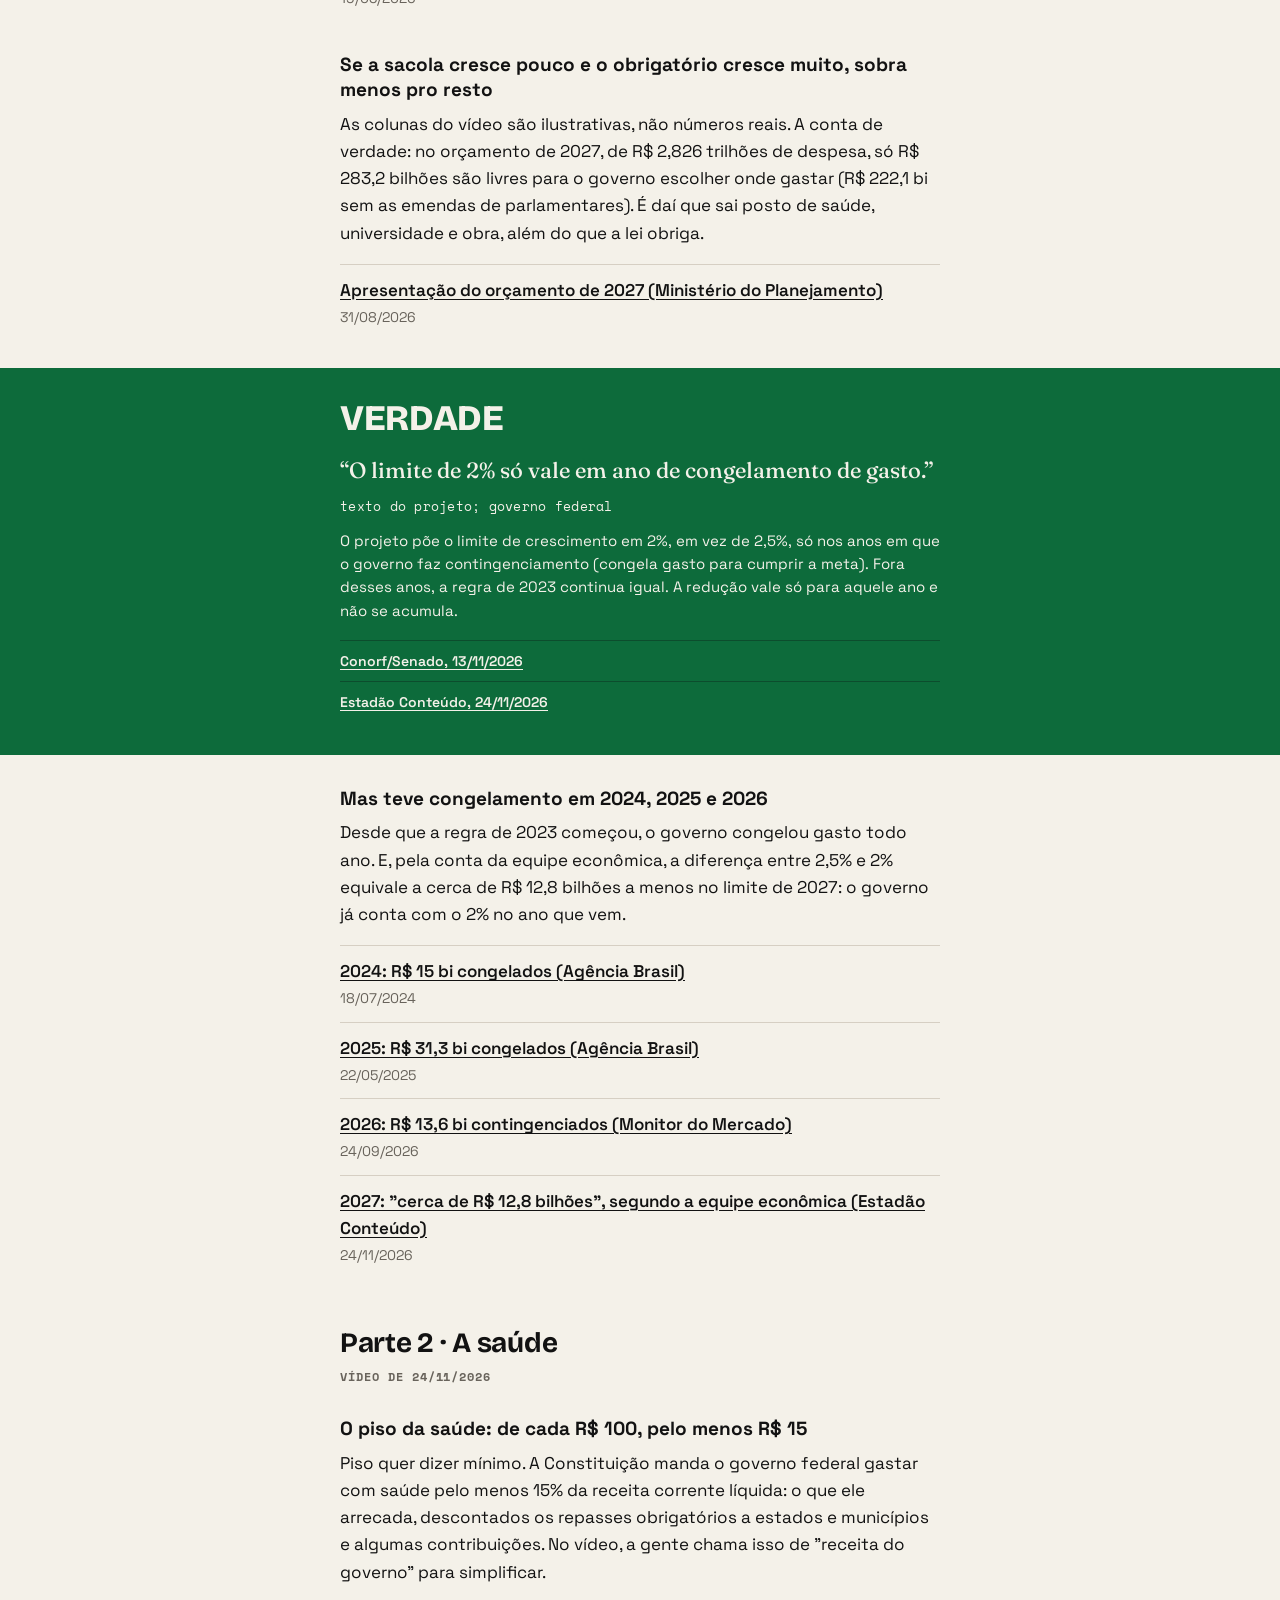
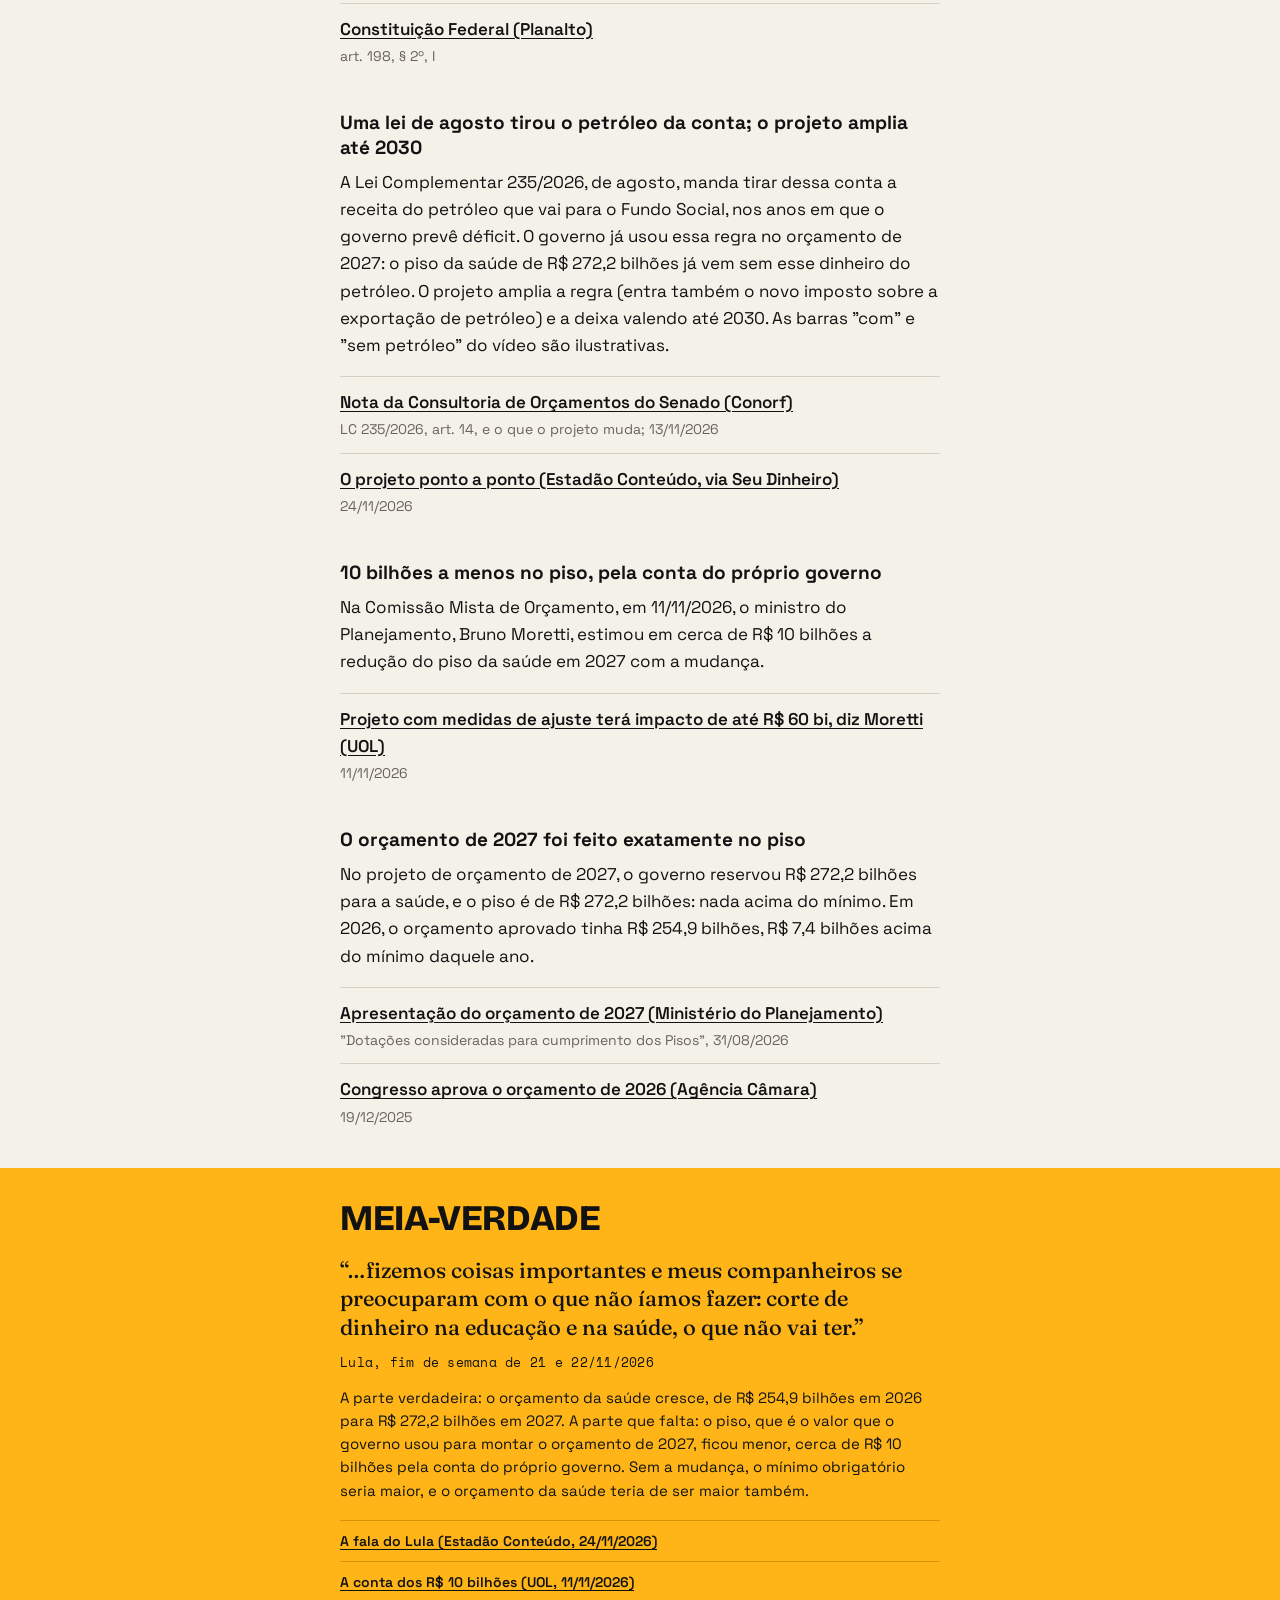
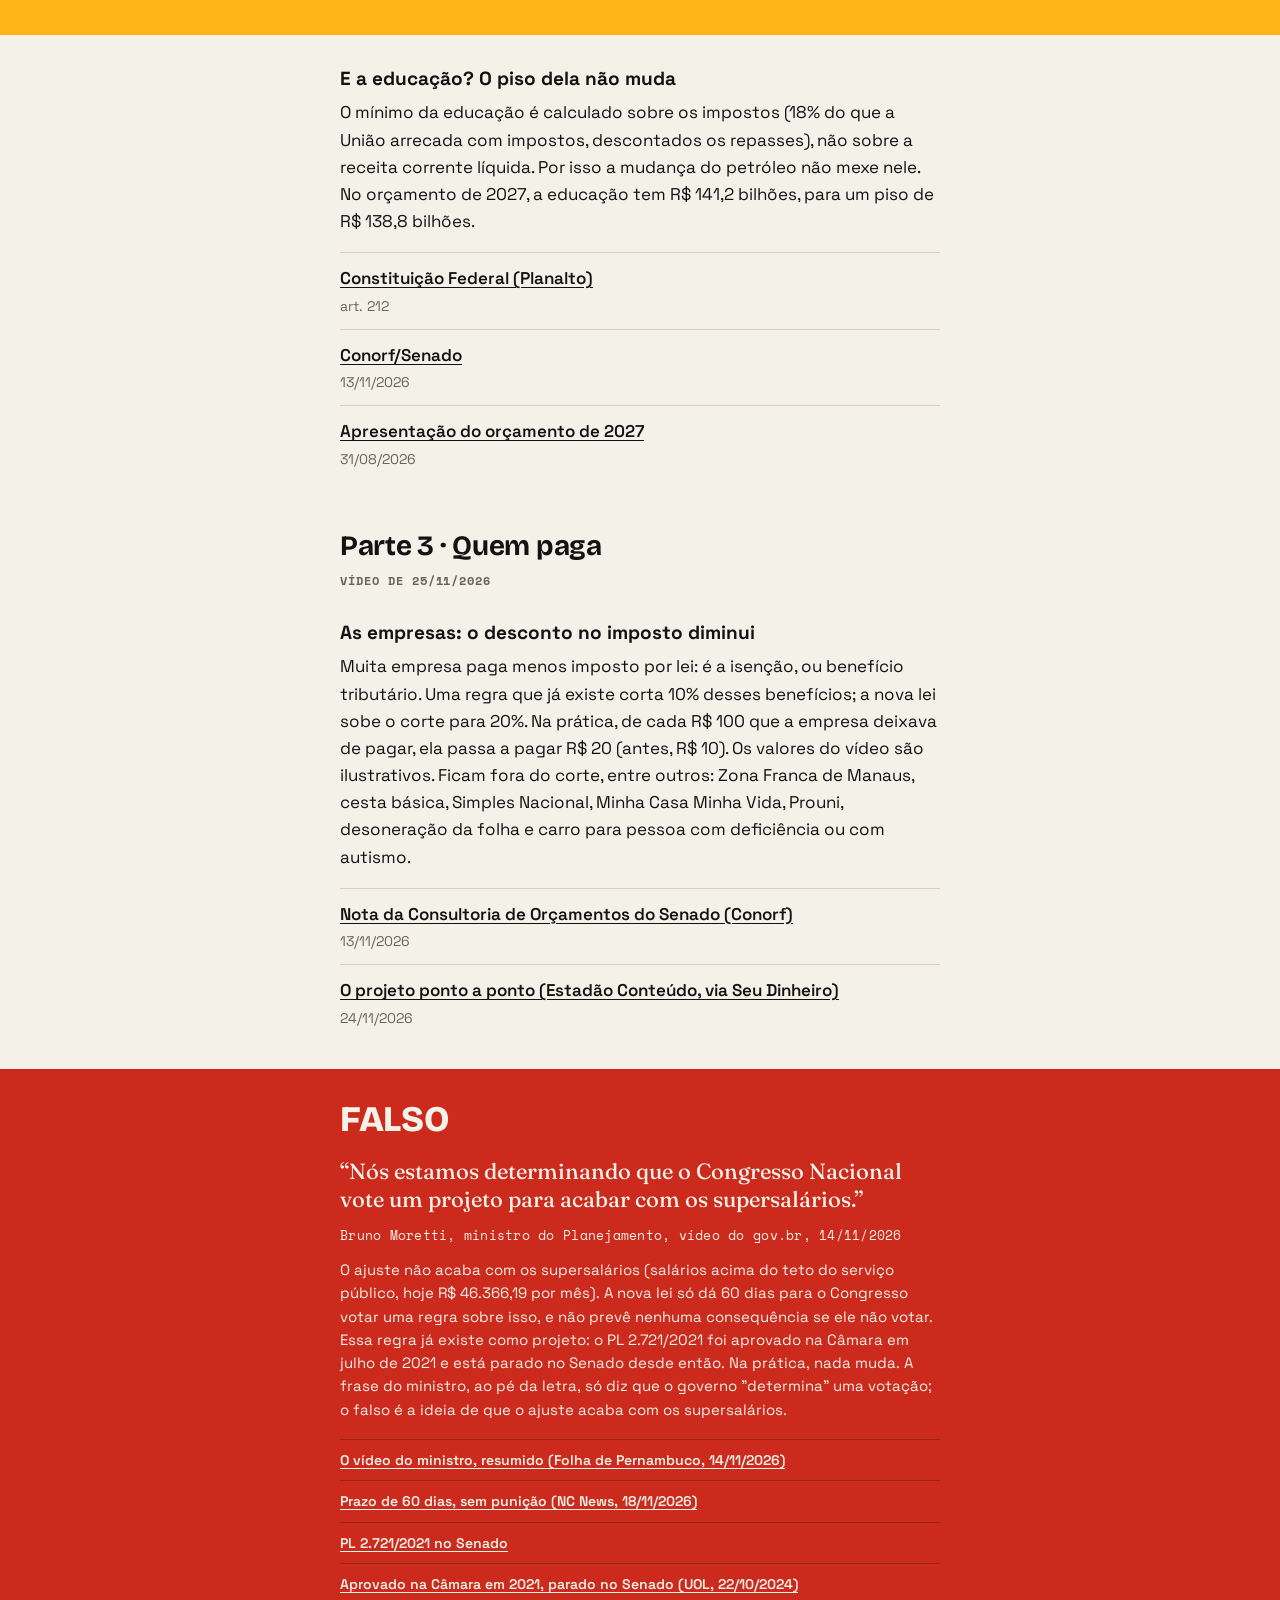
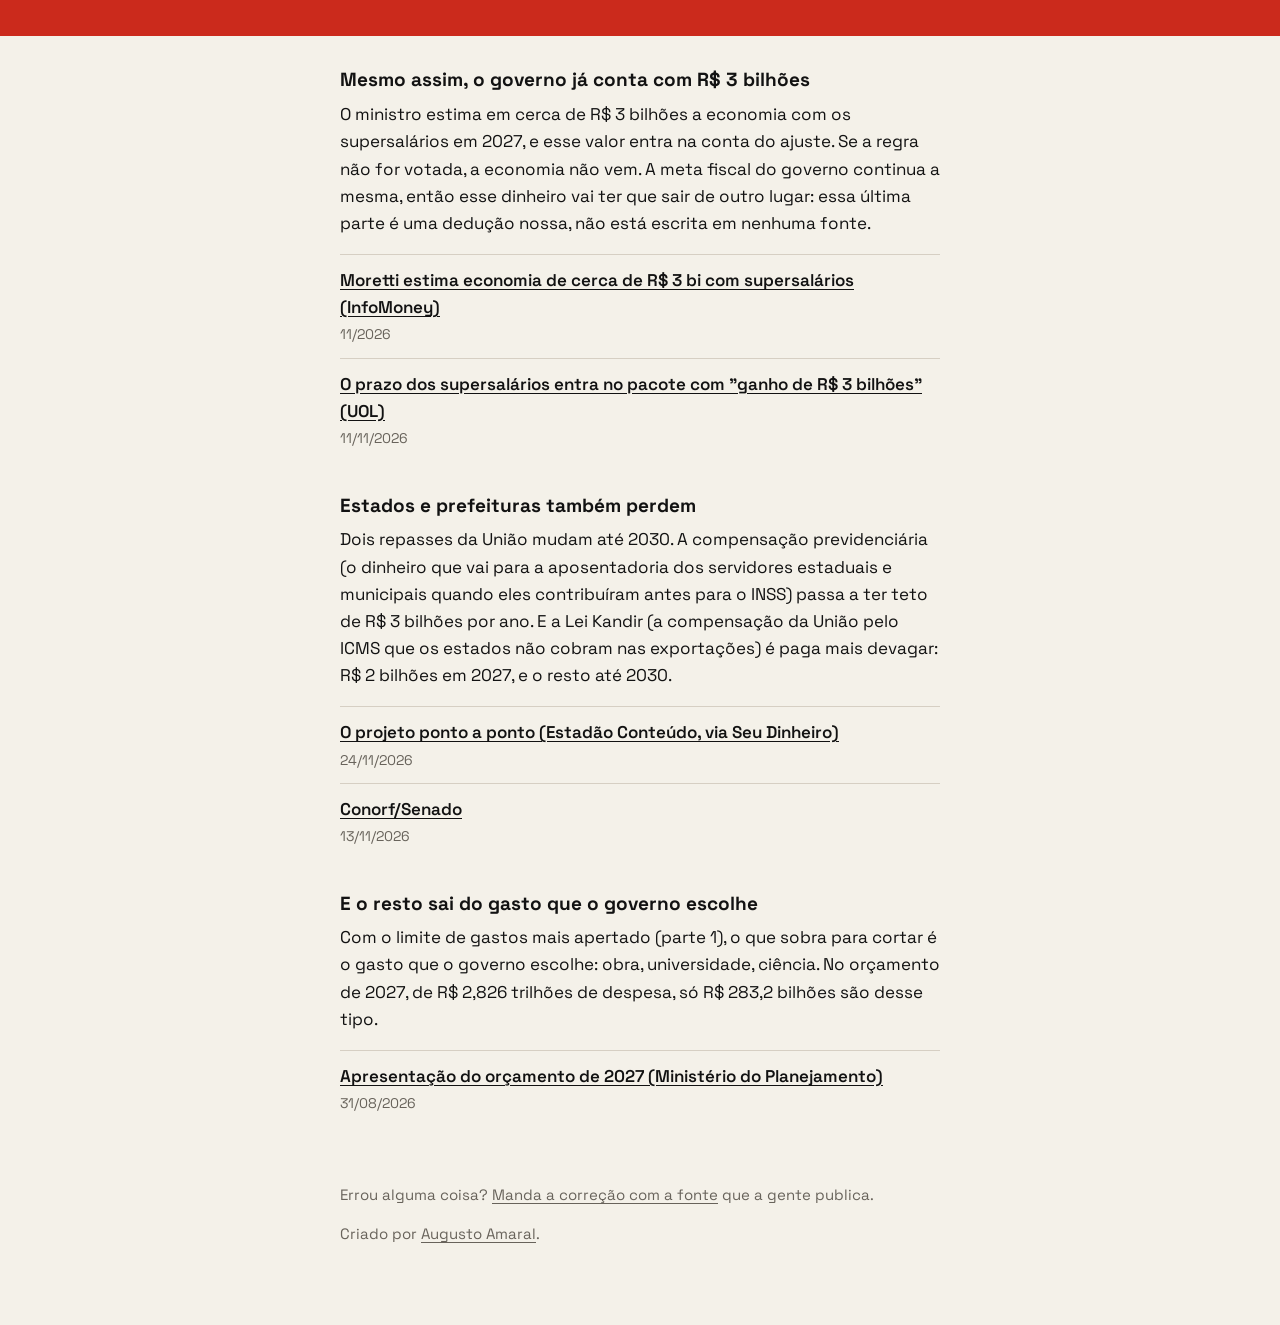
==== commit 533b5837: "Ajuste fiscal sources: part 3 (who pays) section; home card covers the full series" ====
--- a/fontes/ajuste-fiscal/index.html
+++ b/fontes/ajuste-fiscal/index.html
@@ -119,6 +119,48 @@
     <li><a href="https://static.poder360.com.br/uploads/2026/08/Apresentacao-PLOA-2027-31.8.26.pdf">Apresentação do orçamento de 2027</a><span>31/08/2026</span></li>
   </ul>
 
+  <h2>Parte 3 · Quem paga<small class="mono">vídeo de 25/11/2026</small></h2>
+
+  <h3>As empresas: o desconto no imposto diminui</h3>
+  <p>Muita empresa paga menos imposto por lei: é a isenção, ou benefício tributário. Uma regra que já existe corta 10% desses benefícios; a nova lei sobe o corte para 20%. Na prática, de cada R$ 100 que a empresa deixava de pagar, ela passa a pagar R$ 20 (antes, R$ 10). Os valores do vídeo são ilustrativos. Ficam fora do corte, entre outros: Zona Franca de Manaus, cesta básica, Simples Nacional, Minha Casa Minha Vida, Prouni, desoneração da folha e carro para pessoa com deficiência ou com autismo.</p>
+  <ul class="sources">
+    <li><a href="https://www12.senado.leg.br/orcamento/documentos/estudos/tipos-de-estudos/notas-tecnicas-e-informativos/nota_informativa_texto_aprovado_plp_299_2026.pdf">Nota da Consultoria de Orçamentos do Senado (Conorf)</a><span>13/11/2026</span></li>
+    <li><a href="https://www.seudinheiro.com/2026/economia/camara-aprova-ajuste-fiscal-de-lula-com-impacto-de-ate-r-50-bi-em-2027-texto-vai-a-sancao-julw/">O projeto ponto a ponto (Estadão Conteúdo, via Seu Dinheiro)</a><span>24/11/2026</span></li>
+  </ul>
+
+  <div class="claim">
+    <q>Nós estamos determinando que o Congresso Nacional vote um projeto para acabar com os supersalários.</q>
+    <p class="who">Bruno Moretti, ministro do Planejamento, vídeo do gov.br, 14/11/2026</p>
+    <span class="verdict false mono">falso</span>
+    <p>O ajuste não acaba com os supersalários (salários acima do teto do serviço público, hoje R$ 46.366,19 por mês). A nova lei só dá 60 dias para o Congresso votar uma regra sobre isso, e não prevê nenhuma consequência se ele não votar. Essa regra já existe como projeto: o PL 2.721/2021 foi aprovado na Câmara em julho de 2021 e está parado no Senado desde então. Na prática, nada muda. A frase do ministro, ao pé da letra, só diz que o governo "determina" uma votação; o falso é a ideia de que o ajuste acaba com os supersalários.</p>
+    <ul>
+      <li><a href="https://www.folhape.com.br/politica/governo-defende-ajuste-fiscal-e-nega-cortes-em-saude-e-educacao/524307/">O vídeo do ministro, resumido (Folha de Pernambuco, 14/11/2026)</a></li>
+      <li><a href="https://ncnews.com.br/2026/11/18/supersalarios-ajuste-fiscal-prazos/">Prazo de 60 dias, sem punição (NC News, 18/11/2026)</a></li>
+      <li><a href="https://www25.senado.leg.br/web/atividade/materias/-/materia/149262">PL 2.721/2021 no Senado</a></li>
+      <li><a href="https://economia.uol.com.br/colunas/mariana-londres/2024/10/22/governo-defende-fim-dos-supersalarios-de-servidores-mas-congresso-aprova.htm">Aprovado na Câmara em 2021, parado no Senado (UOL, 22/10/2024)</a></li>
+    </ul>
+  </div>
+
+  <h3>Mesmo assim, o governo já conta com R$ 3 bilhões</h3>
+  <p>O ministro estima em cerca de R$ 3 bilhões a economia com os supersalários em 2027, e esse valor entra na conta do ajuste. Se a regra não for votada, a economia não vem. A meta fiscal do governo continua a mesma, então esse dinheiro vai ter que sair de outro lugar: essa última parte é uma dedução nossa, não está escrita em nenhuma fonte.</p>
+  <ul class="sources">
+    <li><a href="https://www.infomoney.com.br/politica/moretti-estima-que-limitar-supersalarios-pode-render-economia-de-cerca-de-r-3-bi/">Moretti estima economia de cerca de R$ 3 bi com supersalários (InfoMoney)</a><span>11/2026</span></li>
+    <li><a href="https://economia.uol.com.br/colunas/jessica-sant-ana/2026/11/11/projeto-com-medidas-de-ajuste-tera-impacto-de-ate-r-60-bi-diz-moretti.htm">O prazo dos supersalários entra no pacote com "ganho de R$ 3 bilhões" (UOL)</a><span>11/11/2026</span></li>
+  </ul>
+
+  <h3>Estados e prefeituras também perdem</h3>
+  <p>Dois repasses da União mudam até 2030. A compensação previdenciária (o dinheiro que vai para a aposentadoria dos servidores estaduais e municipais quando eles contribuíram antes para o INSS) passa a ter teto de R$ 3 bilhões por ano. E a Lei Kandir (a compensação da União pelo ICMS que os estados não cobram nas exportações) é paga mais devagar: R$ 2 bilhões em 2027, e o resto até 2030.</p>
+  <ul class="sources">
+    <li><a href="https://www.seudinheiro.com/2026/economia/camara-aprova-ajuste-fiscal-de-lula-com-impacto-de-ate-r-50-bi-em-2027-texto-vai-a-sancao-julw/">O projeto ponto a ponto (Estadão Conteúdo, via Seu Dinheiro)</a><span>24/11/2026</span></li>
+    <li><a href="https://www12.senado.leg.br/orcamento/documentos/estudos/tipos-de-estudos/notas-tecnicas-e-informativos/nota_informativa_texto_aprovado_plp_299_2026.pdf">Conorf/Senado</a><span>13/11/2026</span></li>
+  </ul>
+
+  <h3>E o resto sai do gasto que o governo escolhe</h3>
+  <p>Com o limite de gastos mais apertado (parte 1), o que sobra para cortar é o gasto que o governo escolhe: obra, universidade, ciência. No orçamento de 2027, de R$ 2,826 trilhões de despesa, só R$ 283,2 bilhões são desse tipo.</p>
+  <ul class="sources">
+    <li><a href="https://static.poder360.com.br/uploads/2026/08/Apresentacao-PLOA-2027-31.8.26.pdf">Apresentação do orçamento de 2027 (Ministério do Planejamento)</a><span>31/08/2026</span></li>
+  </ul>
+
   <footer>
     <p>Errou alguma coisa? <a href="mailto:basematerialbr@augustoamaral.com?subject=Corre%C3%A7%C3%A3o%20ajuste%20fiscal">Manda a correção com a fonte</a> que a gente publica.</p>
     <p>Criado por <a href="https://augustoamaral.com">Augusto Amaral</a>.</p>
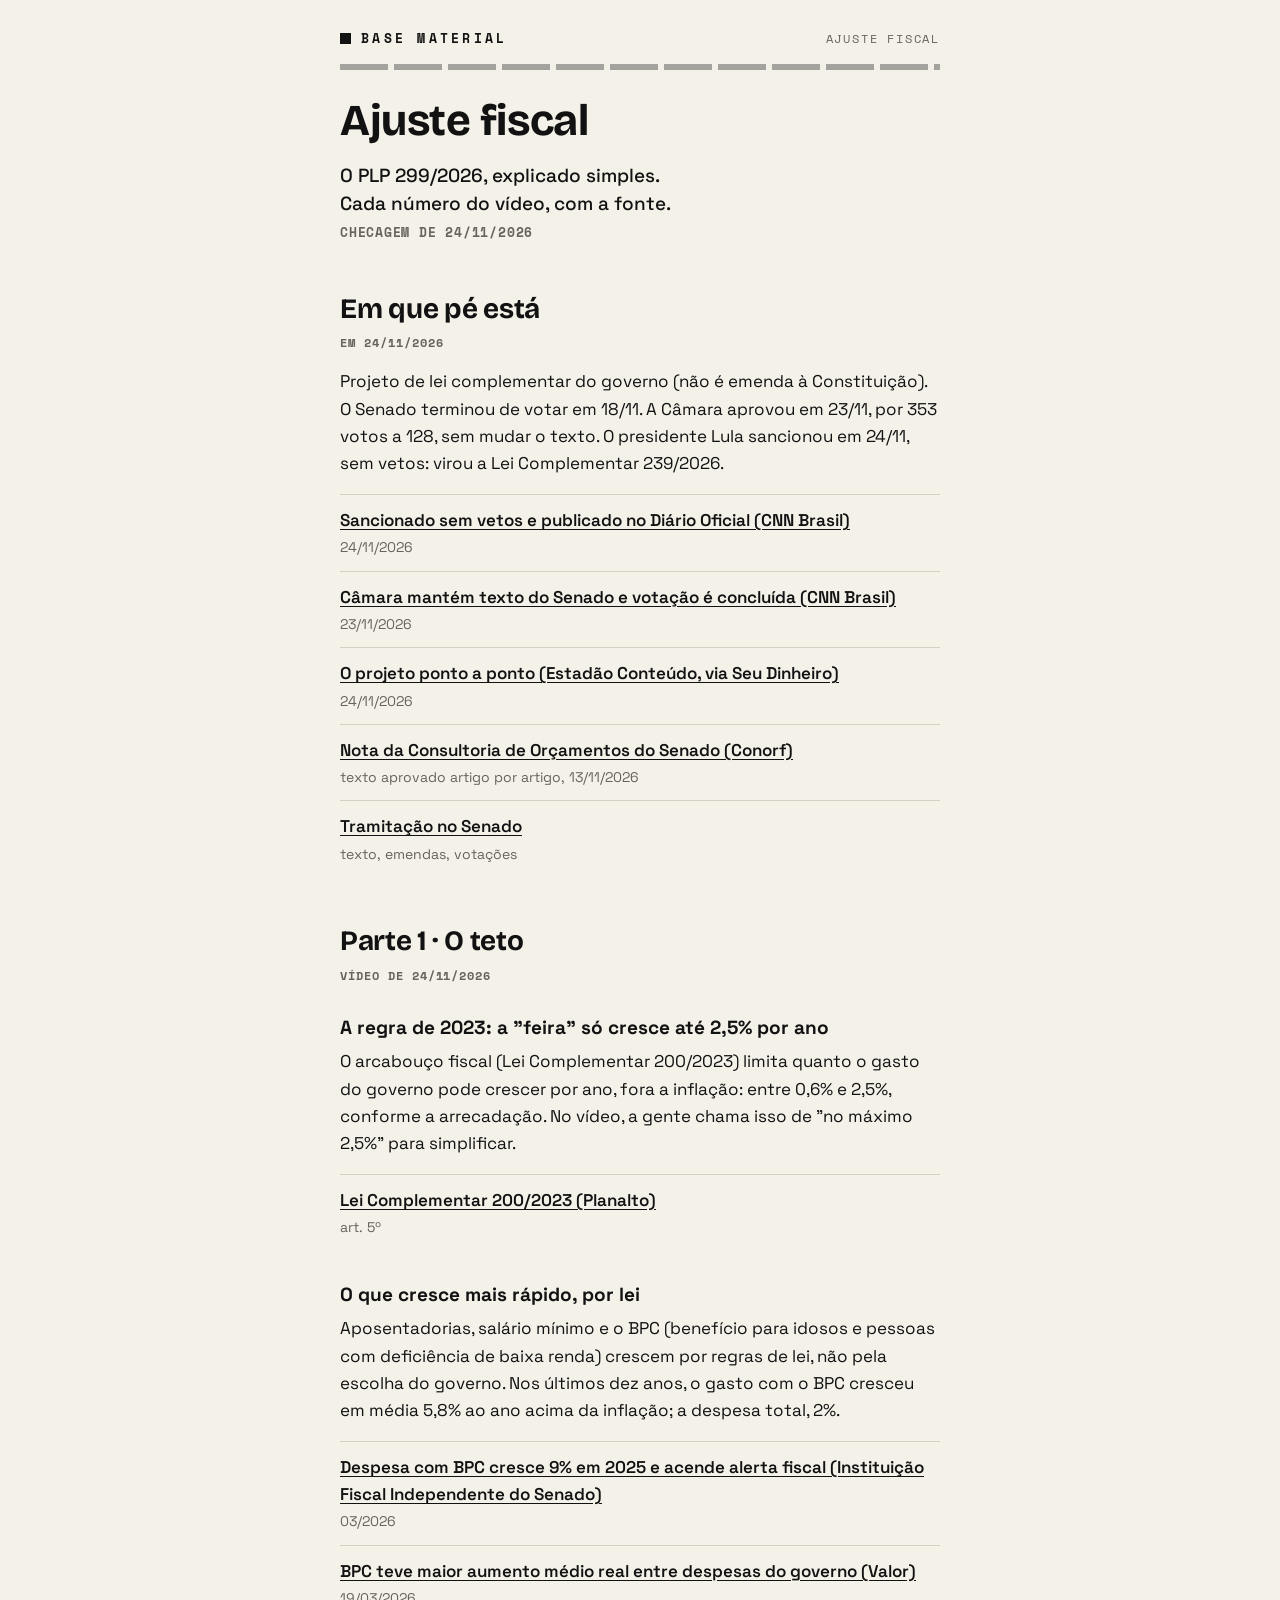
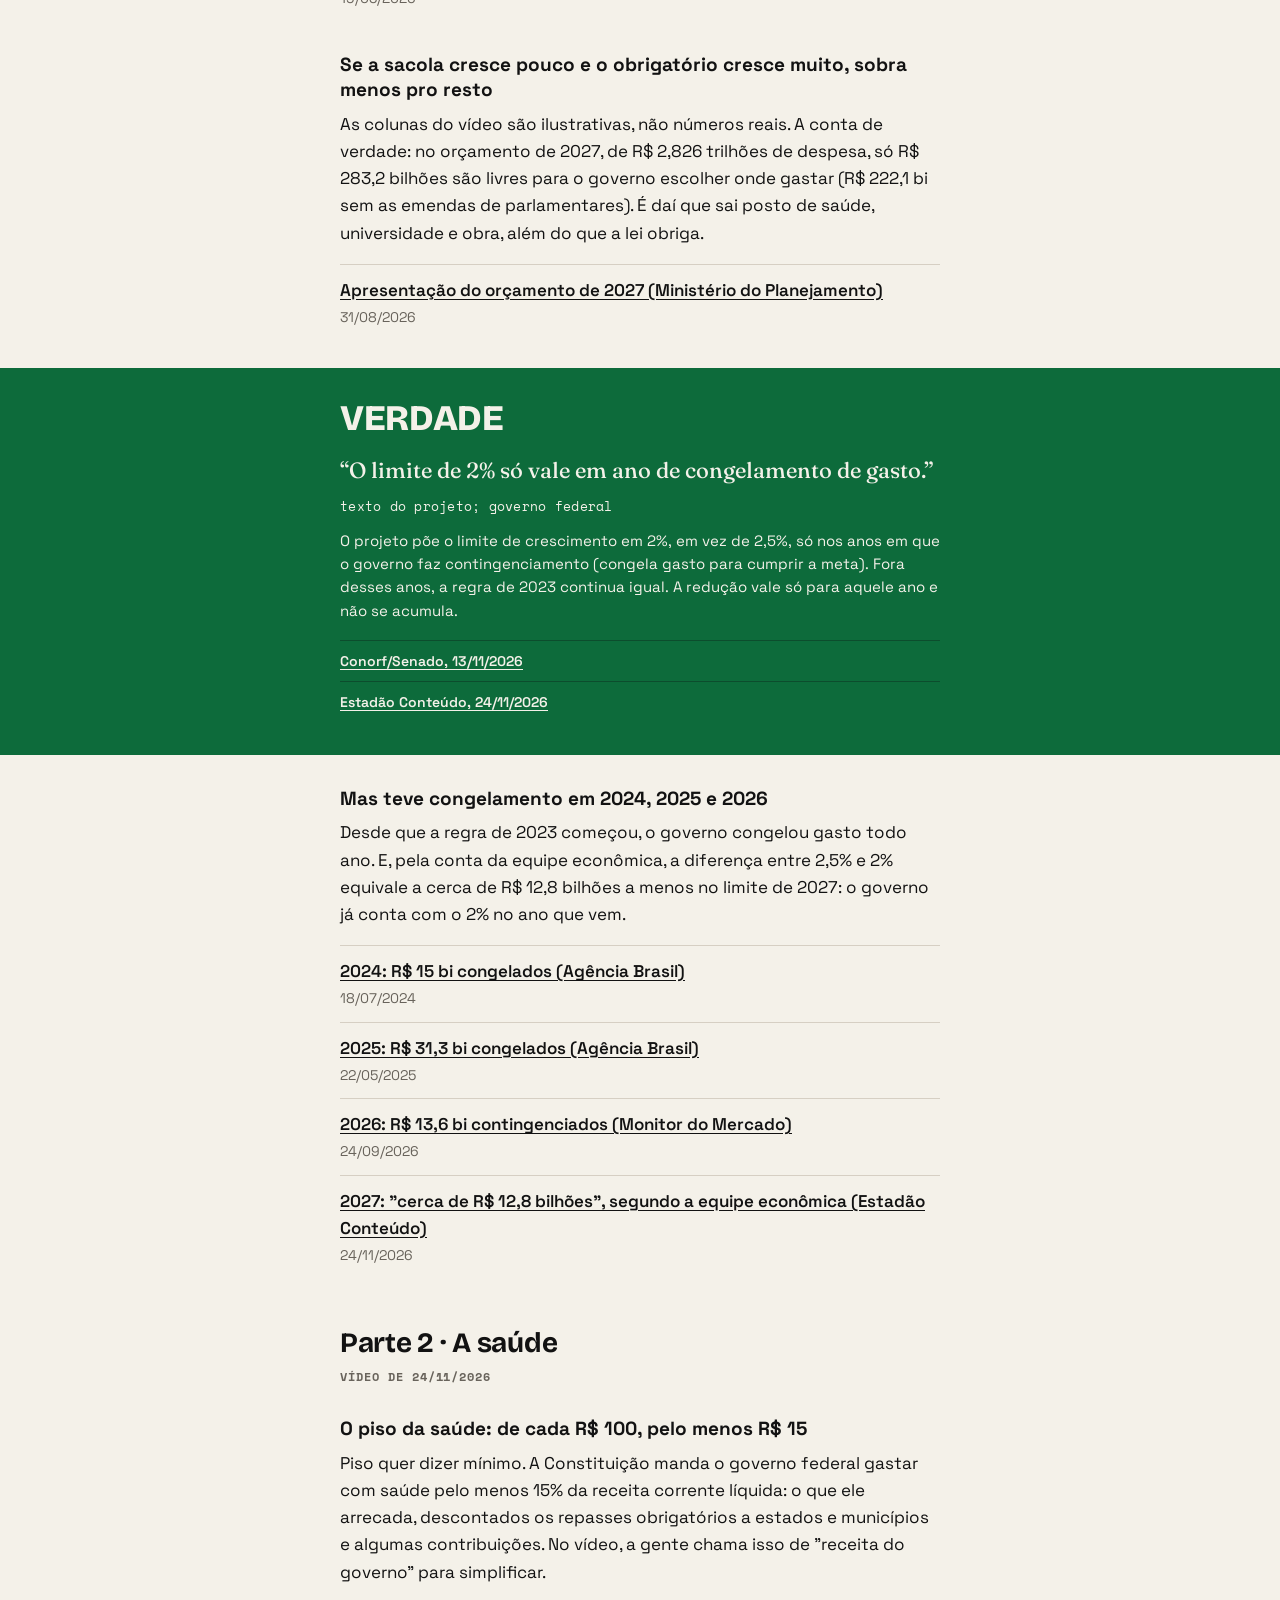
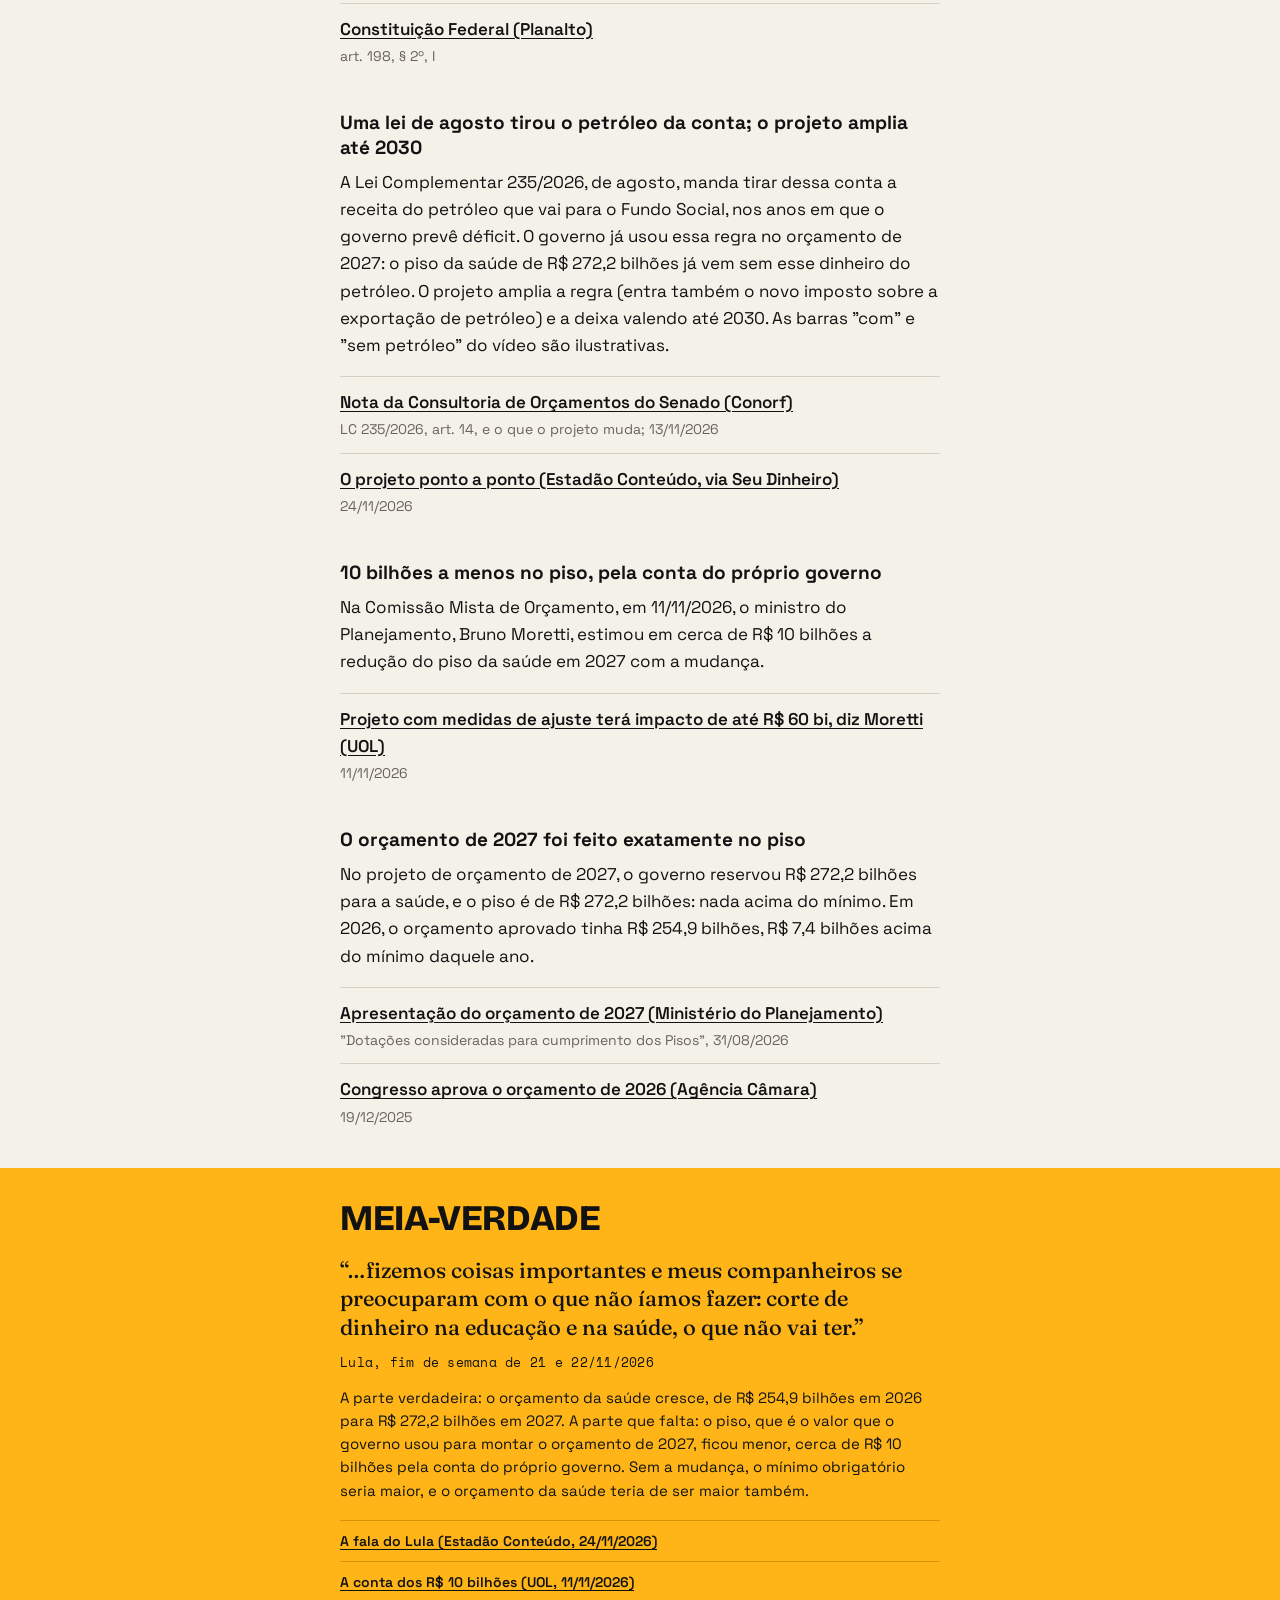
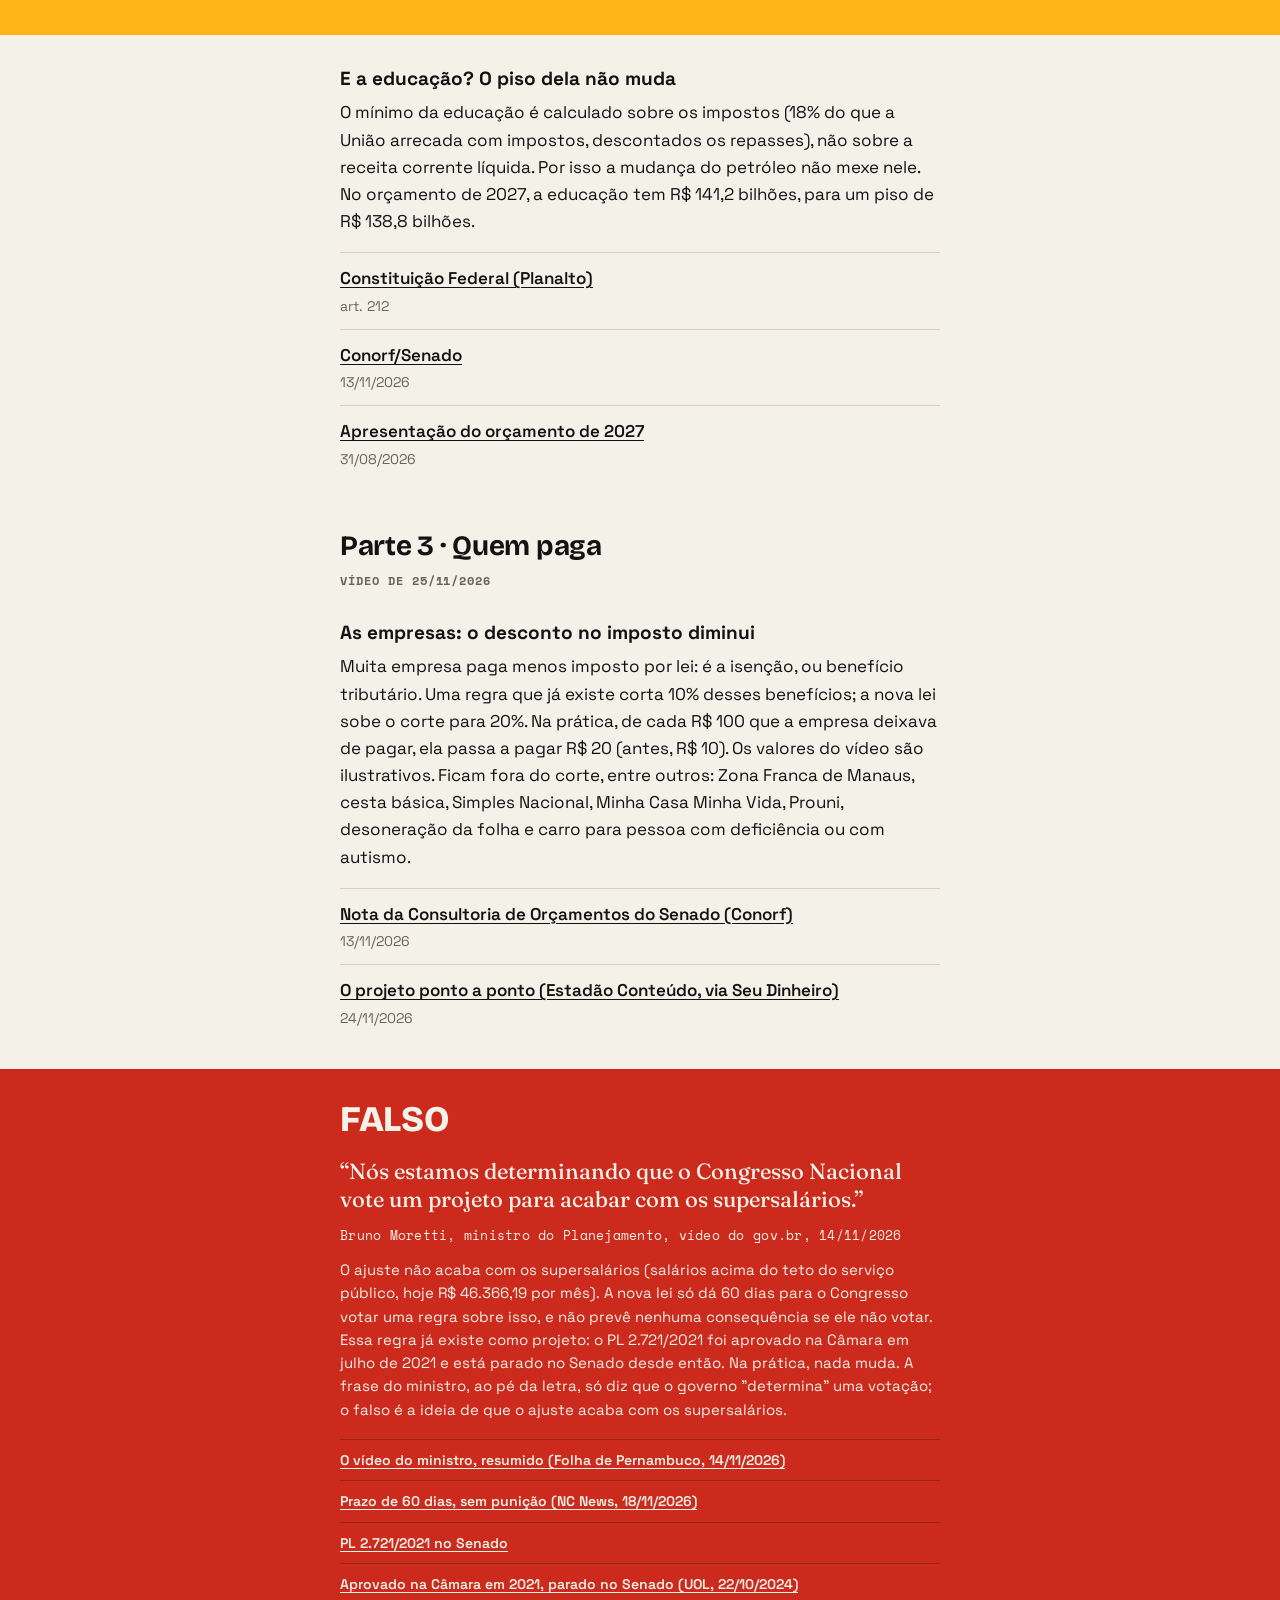
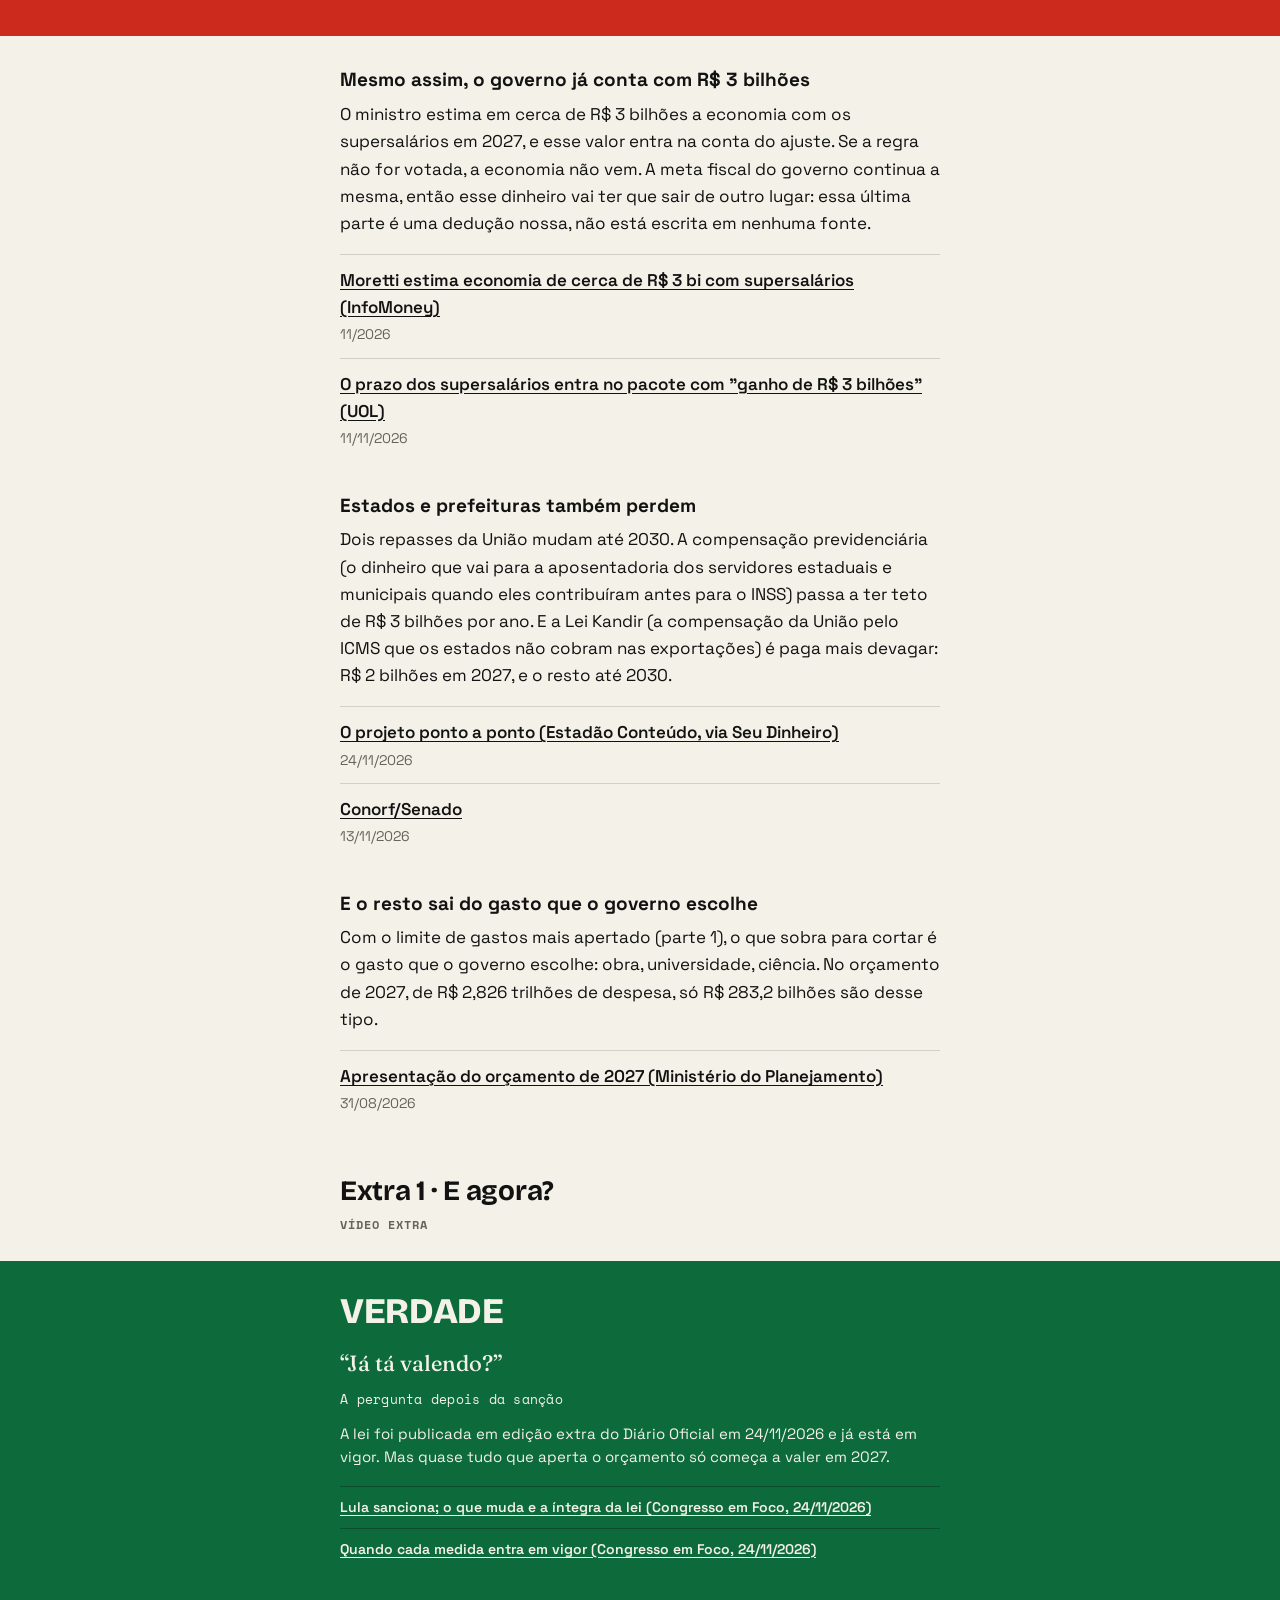
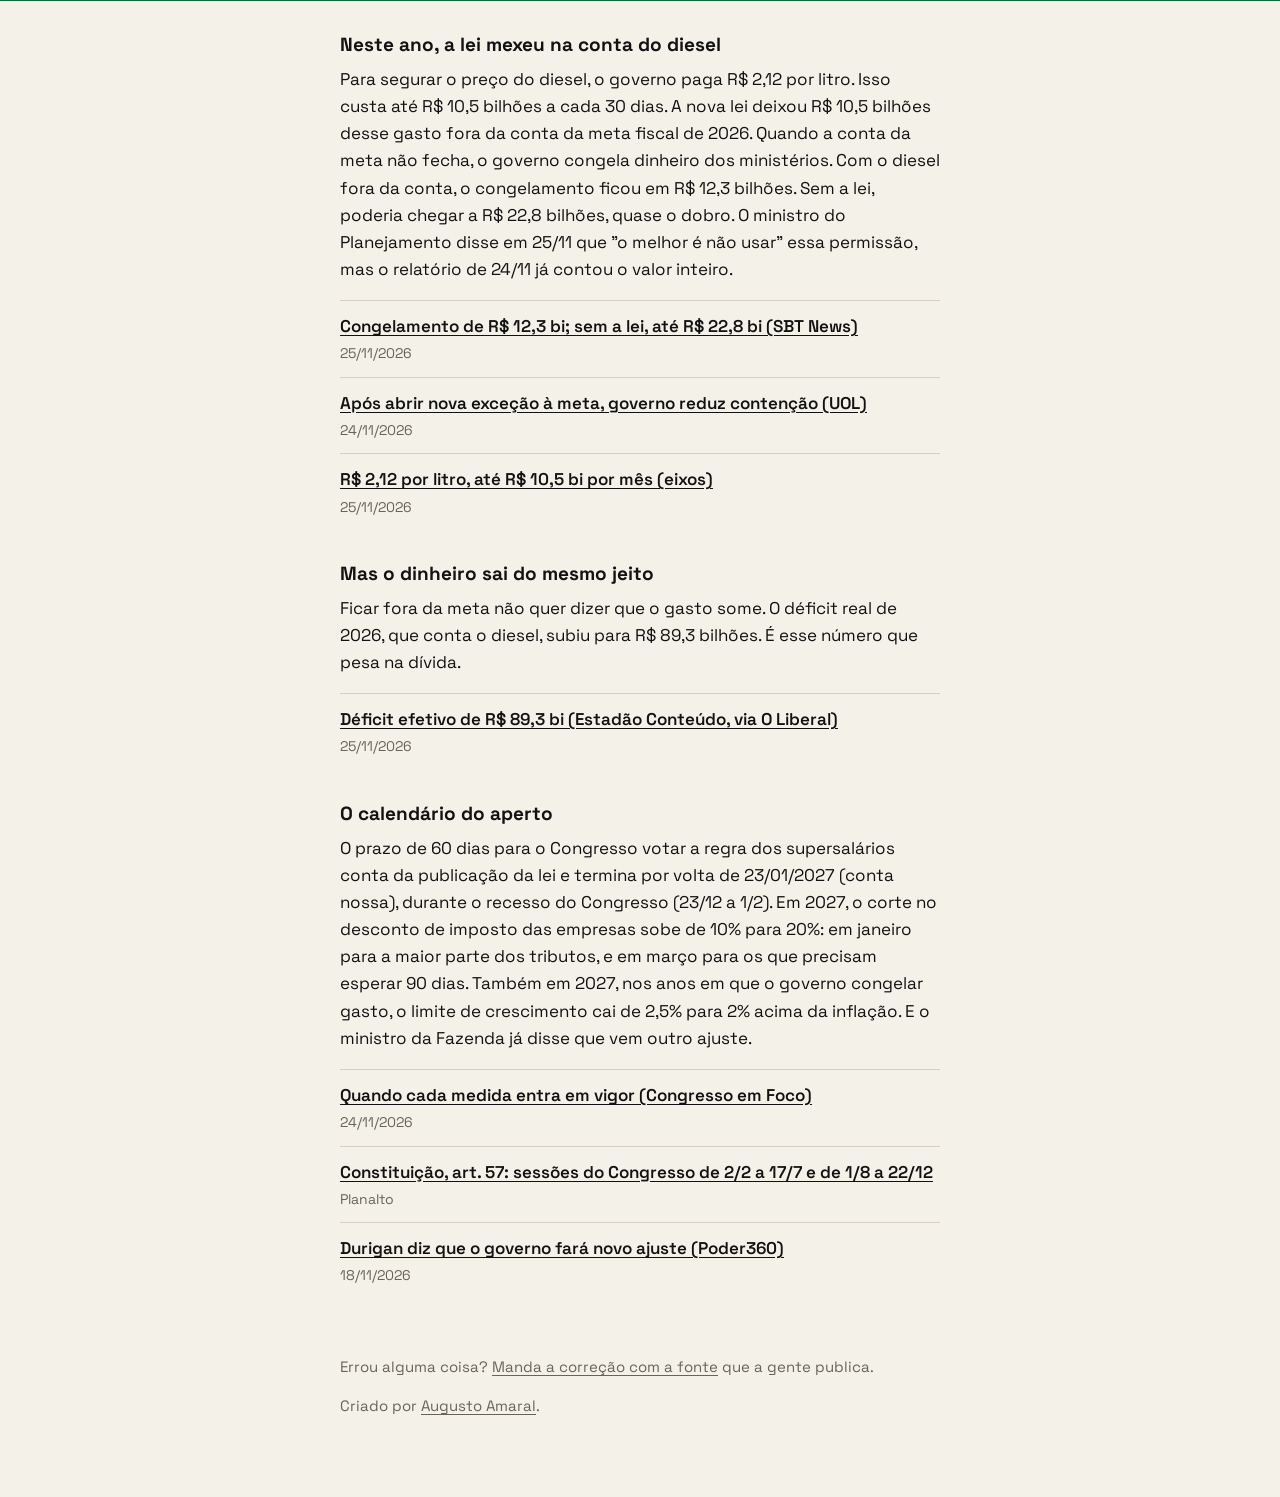
==== commit afb8a9b3: "Ajuste fiscal sources: Extra 1 (what now) section, not yet published" ====
--- a/fontes/ajuste-fiscal/index.html
+++ b/fontes/ajuste-fiscal/index.html
@@ -161,6 +161,41 @@
     <li><a href="https://static.poder360.com.br/uploads/2026/08/Apresentacao-PLOA-2027-31.8.26.pdf">Apresentação do orçamento de 2027 (Ministério do Planejamento)</a><span>31/08/2026</span></li>
   </ul>
 
+  <h2>Extra 1 · E agora?<small class="mono">vídeo extra</small></h2>
+
+  <div class="claim">
+    <q>Já tá valendo?</q>
+    <p class="who">A pergunta depois da sanção</p>
+    <span class="verdict true mono">verdade</span>
+    <p>A lei foi publicada em edição extra do Diário Oficial em 24/11/2026 e já está em vigor. Mas quase tudo que aperta o orçamento só começa a valer em 2027.</p>
+    <ul>
+      <li><a href="https://www.congressoemfoco.com.br/noticia/131836/lula-sanciona-ajuste-fiscal-veja-o-que-muda-e-a-integra-da-nova-lei">Lula sanciona; o que muda e a íntegra da lei (Congresso em Foco, 24/11/2026)</a></li>
+      <li><a href="https://www.congressoemfoco.com.br/noticia/131819/ajuste-fiscal-veja-quais-as-medidas-e-quando-cada-uma-entra-em-vigor">Quando cada medida entra em vigor (Congresso em Foco, 24/11/2026)</a></li>
+    </ul>
+  </div>
+
+  <h3>Neste ano, a lei mexeu na conta do diesel</h3>
+  <p>Para segurar o preço do diesel, o governo paga R$ 2,12 por litro. Isso custa até R$ 10,5 bilhões a cada 30 dias. A nova lei deixou R$ 10,5 bilhões desse gasto fora da conta da meta fiscal de 2026. Quando a conta da meta não fecha, o governo congela dinheiro dos ministérios. Com o diesel fora da conta, o congelamento ficou em R$ 12,3 bilhões. Sem a lei, poderia chegar a R$ 22,8 bilhões, quase o dobro. O ministro do Planejamento disse em 25/11 que "o melhor é não usar" essa permissão, mas o relatório de 24/11 já contou o valor inteiro.</p>
+  <ul class="sources">
+    <li><a href="https://sbtnews.sbt.com.br/noticia/economia/governo-reduz-contingenciamento-para-r-12-3-bi-em-2026">Congelamento de R$ 12,3 bi; sem a lei, até R$ 22,8 bi (SBT News)</a><span>25/11/2026</span></li>
+    <li><a href="https://economia.uol.com.br/colunas/jessica-sant-ana/2026/11/24/apos-abrir-nova-excecao-a-meta-fiscal-governo-reduz-contencao-do-orcamento.htm">Após abrir nova exceção à meta, governo reduz contenção (UOL)</a><span>24/11/2026</span></li>
+    <li><a href="https://eixos.com.br/combustiveis-e-bioenergia/moretti-governo-deve-estender-por-mais-1-mes-subvencao-do-diesel-perspectiva-e-rever-valores/">R$ 2,12 por litro, até R$ 10,5 bi por mês (eixos)</a><span>25/11/2026</span></li>
+  </ul>
+
+  <h3>Mas o dinheiro sai do mesmo jeito</h3>
+  <p>Ficar fora da meta não quer dizer que o gasto some. O déficit real de 2026, que conta o diesel, subiu para R$ 89,3 bilhões. É esse número que pesa na dívida.</p>
+  <ul class="sources">
+    <li><a href="https://www.oliberal.com/economia/moretti-sem-politicas-de-subsidio-de-combustiveis-haveria-superavit-mas-com-sacrificios-1.1198158">Déficit efetivo de R$ 89,3 bi (Estadão Conteúdo, via O Liberal)</a><span>25/11/2026</span></li>
+  </ul>
+
+  <h3>O calendário do aperto</h3>
+  <p>O prazo de 60 dias para o Congresso votar a regra dos supersalários conta da publicação da lei e termina por volta de 23/01/2027 (conta nossa), durante o recesso do Congresso (23/12 a 1/2). Em 2027, o corte no desconto de imposto das empresas sobe de 10% para 20%: em janeiro para a maior parte dos tributos, e em março para os que precisam esperar 90 dias. Também em 2027, nos anos em que o governo congelar gasto, o limite de crescimento cai de 2,5% para 2% acima da inflação. E o ministro da Fazenda já disse que vem outro ajuste.</p>
+  <ul class="sources">
+    <li><a href="https://www.congressoemfoco.com.br/noticia/131819/ajuste-fiscal-veja-quais-as-medidas-e-quando-cada-uma-entra-em-vigor">Quando cada medida entra em vigor (Congresso em Foco)</a><span>24/11/2026</span></li>
+    <li><a href="https://www.planalto.gov.br/ccivil_03/constituicao/constituicao.htm">Constituição, art. 57: sessões do Congresso de 2/2 a 17/7 e de 1/8 a 22/12</a><span>Planalto</span></li>
+    <li><a href="https://www.poder360.com.br/poder-economia/durigan-diz-que-governo-fara-novo-ajuste-fiscal-estrutural/">Durigan diz que o governo fará novo ajuste (Poder360)</a><span>18/11/2026</span></li>
+  </ul>
+
   <footer>
     <p>Errou alguma coisa? <a href="mailto:basematerialbr@augustoamaral.com?subject=Corre%C3%A7%C3%A3o%20ajuste%20fiscal">Manda a correção com a fonte</a> que a gente publica.</p>
     <p>Criado por <a href="https://augustoamaral.com">Augusto Amaral</a>.</p>
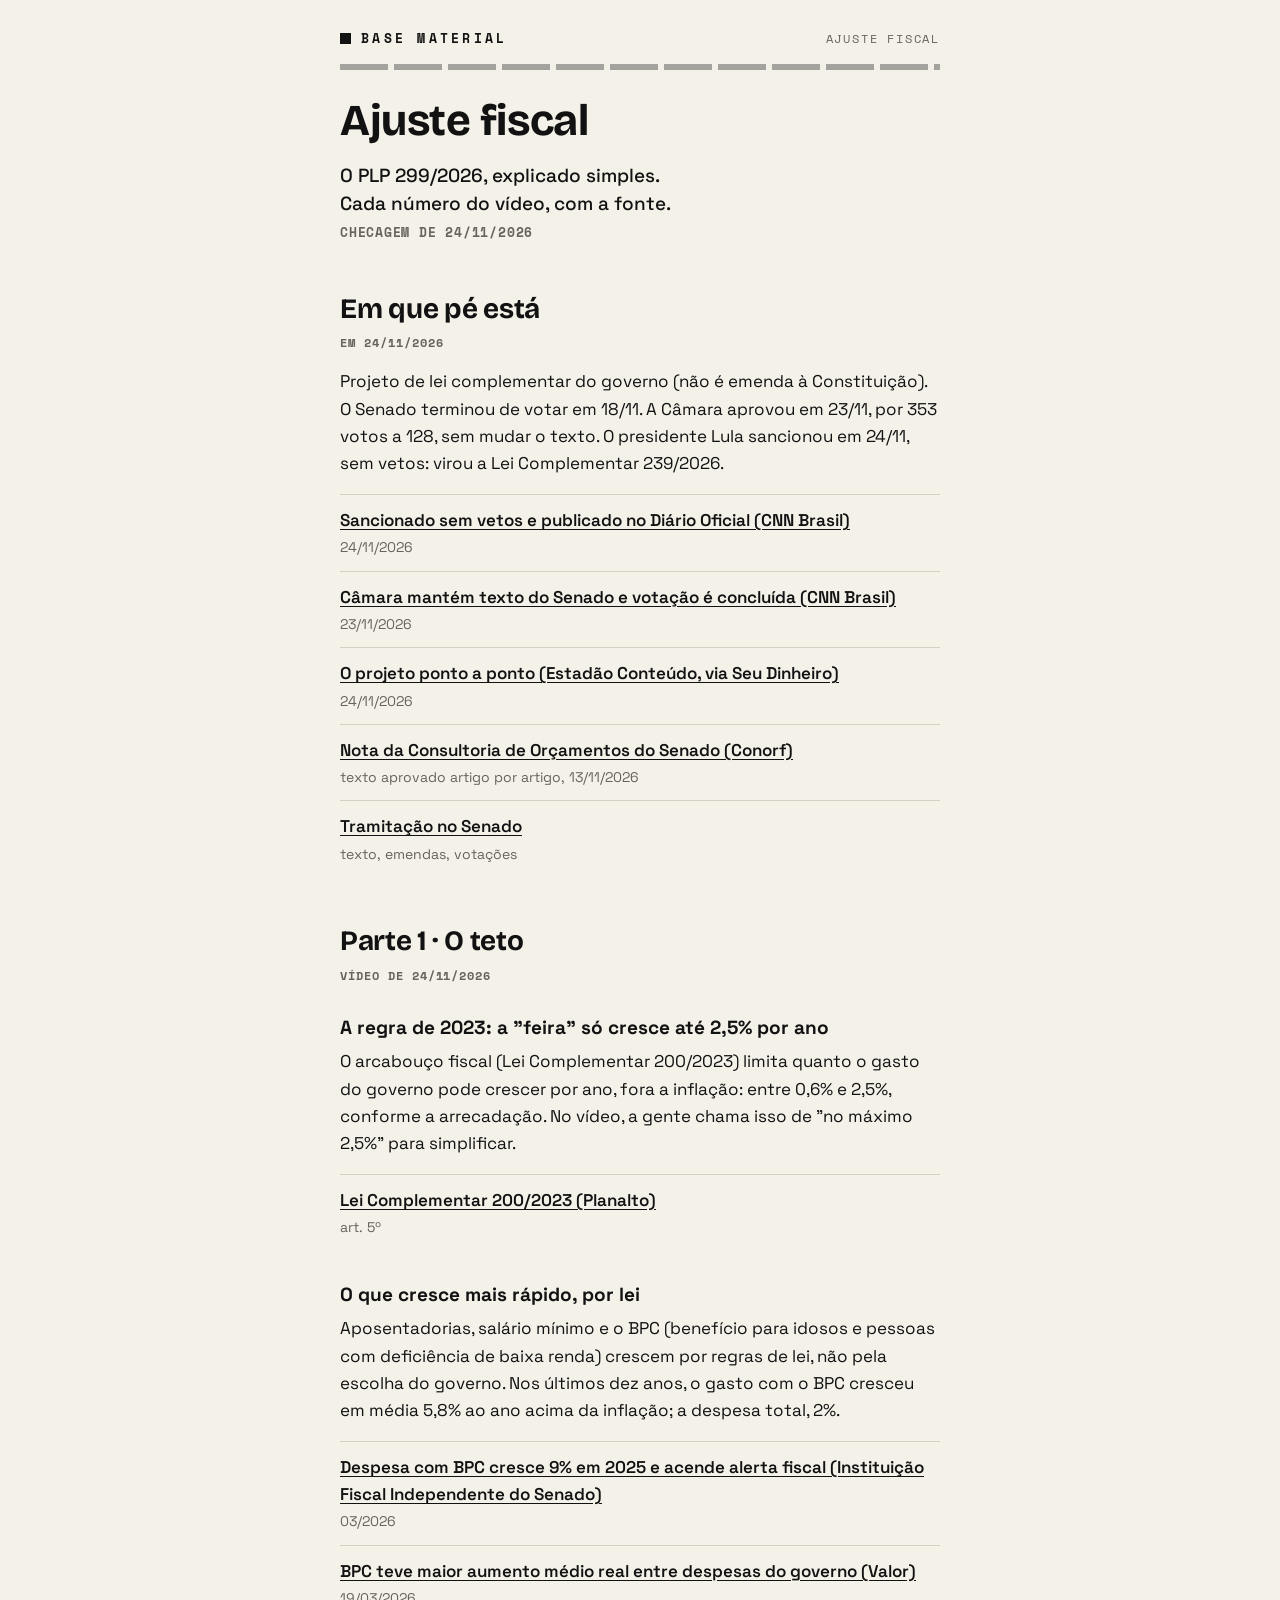
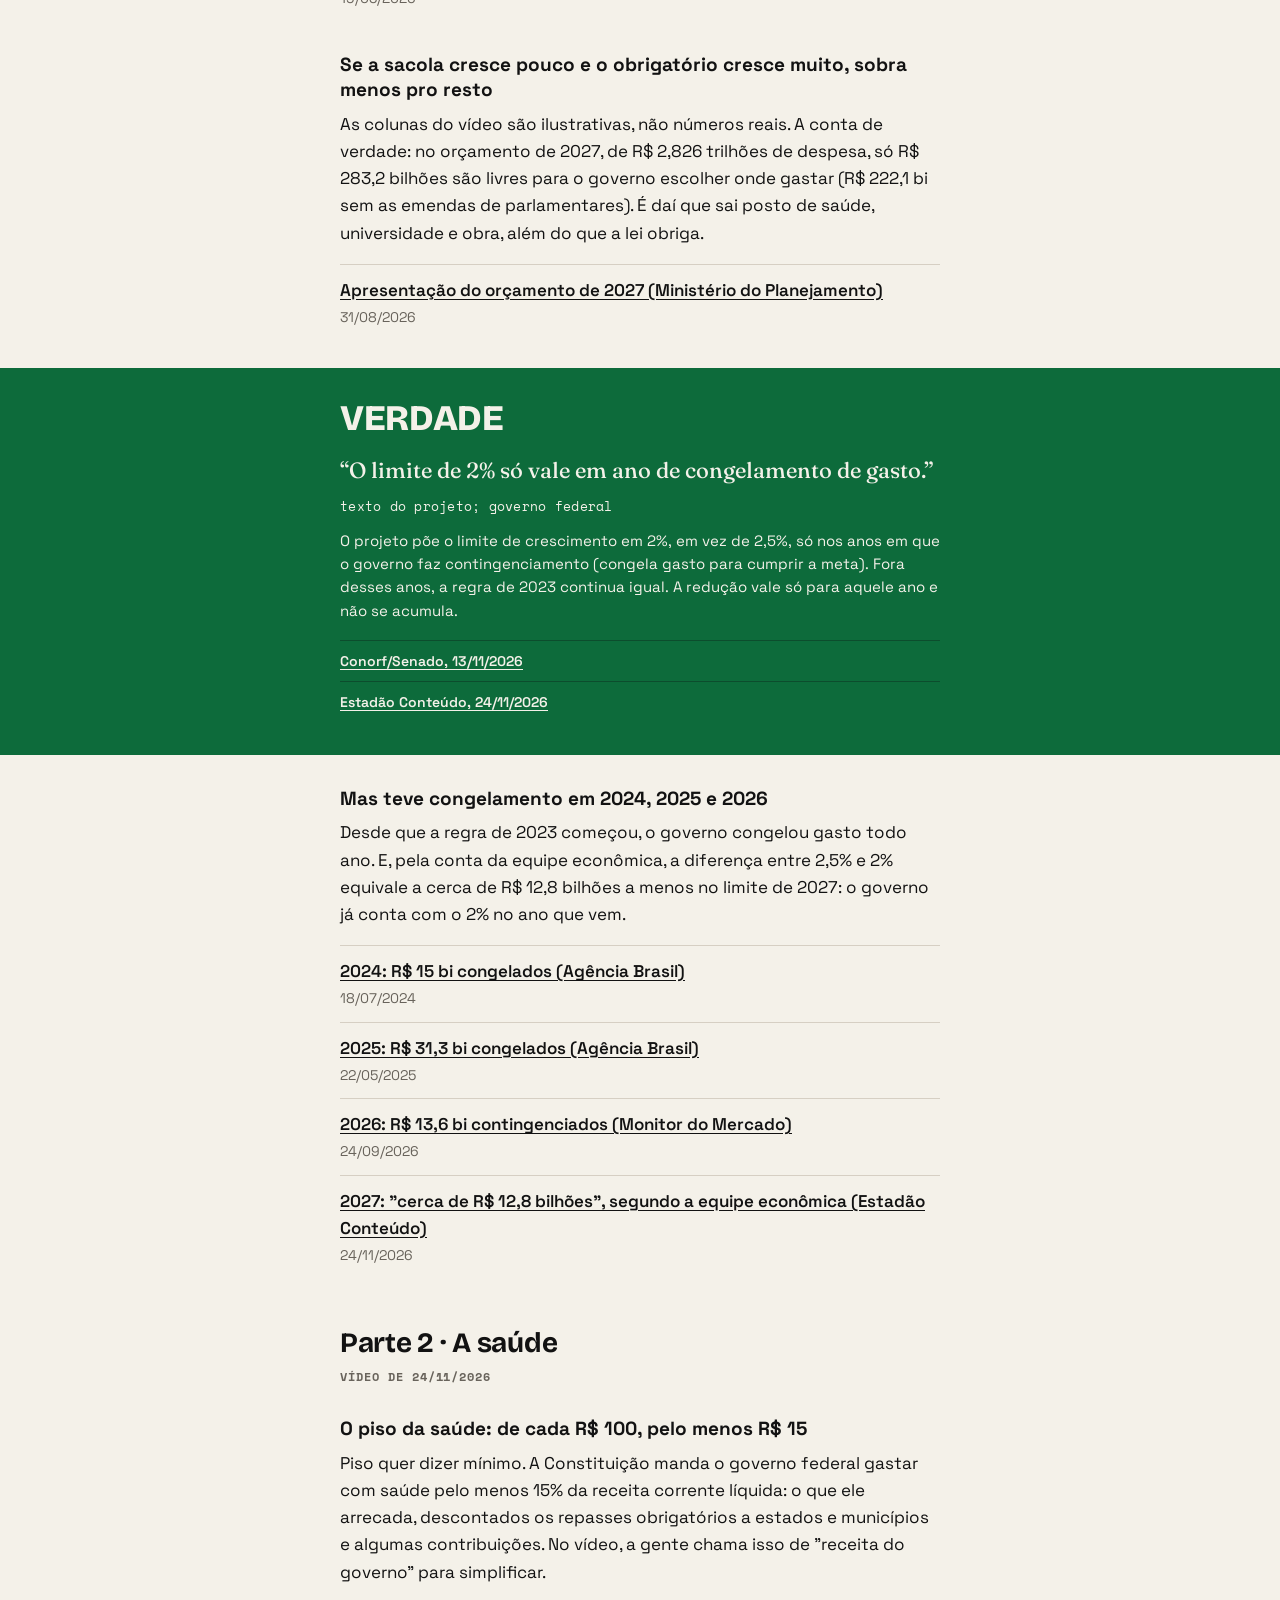
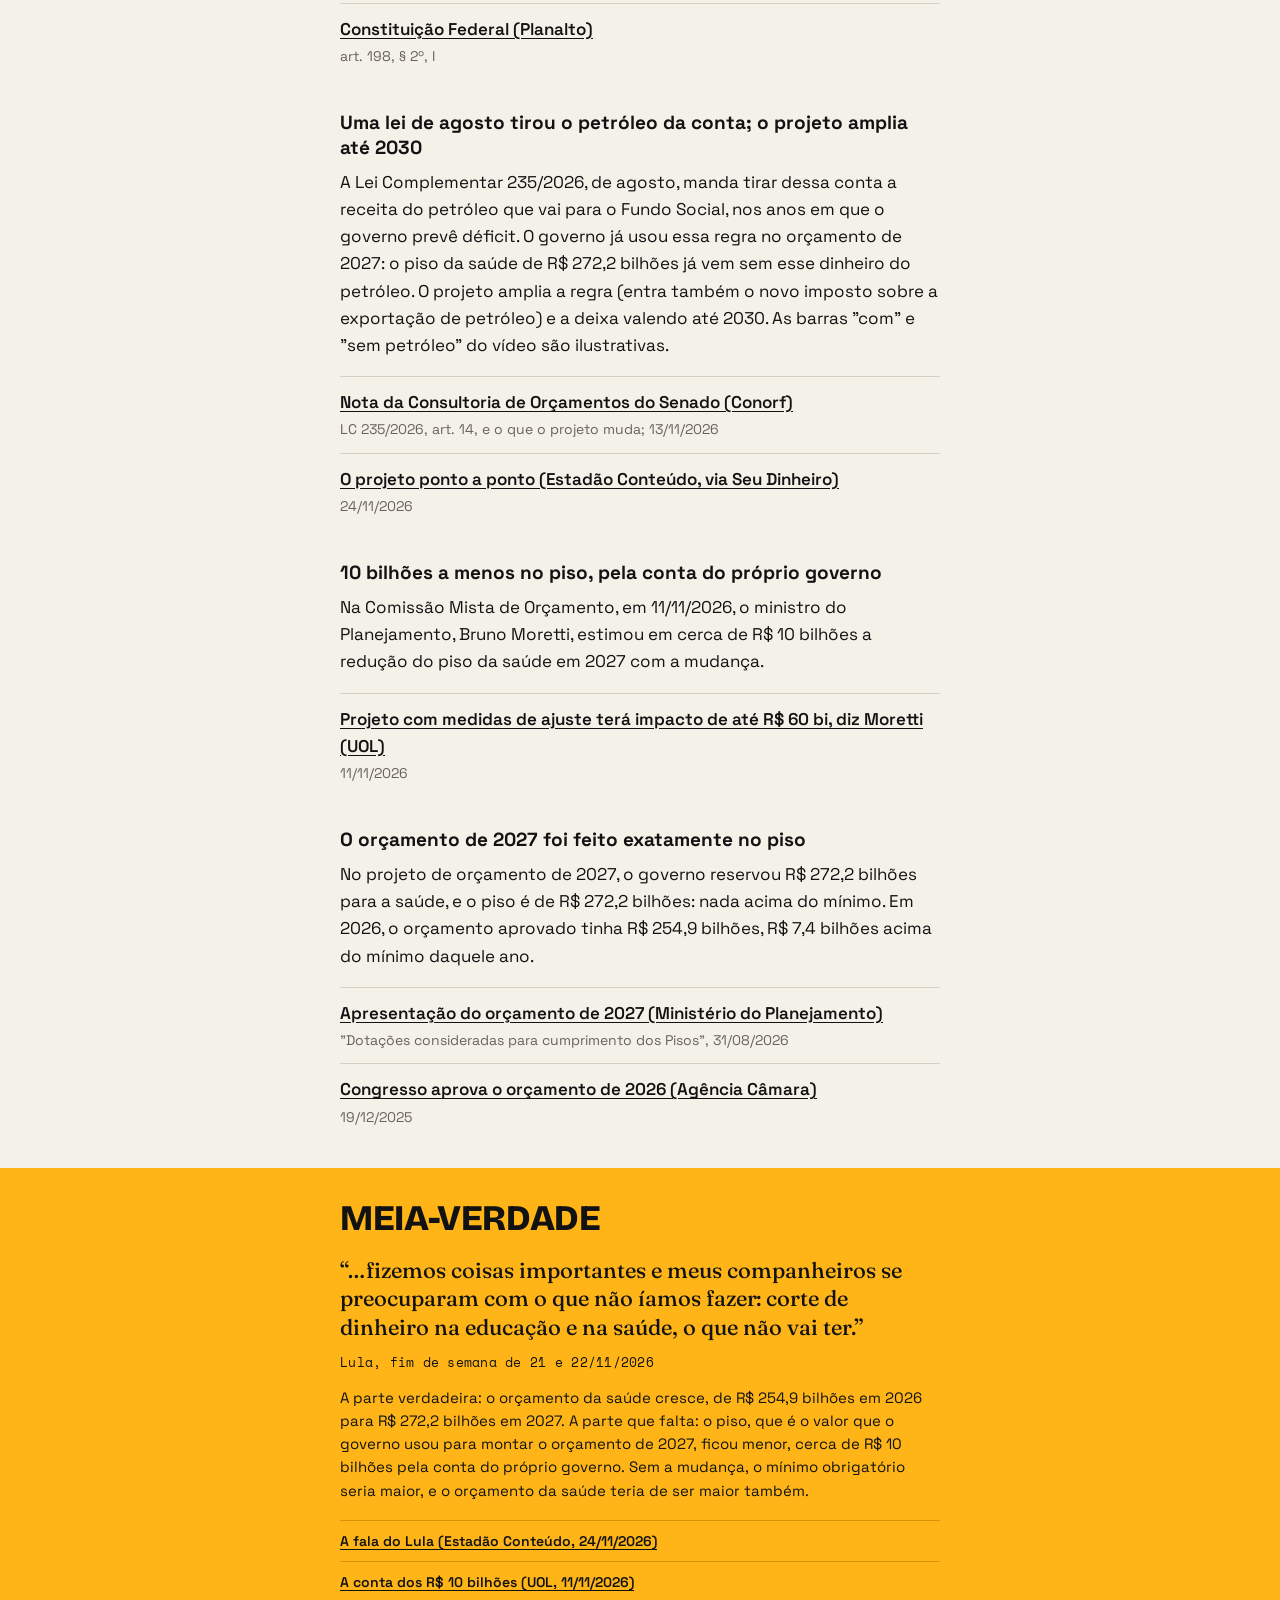
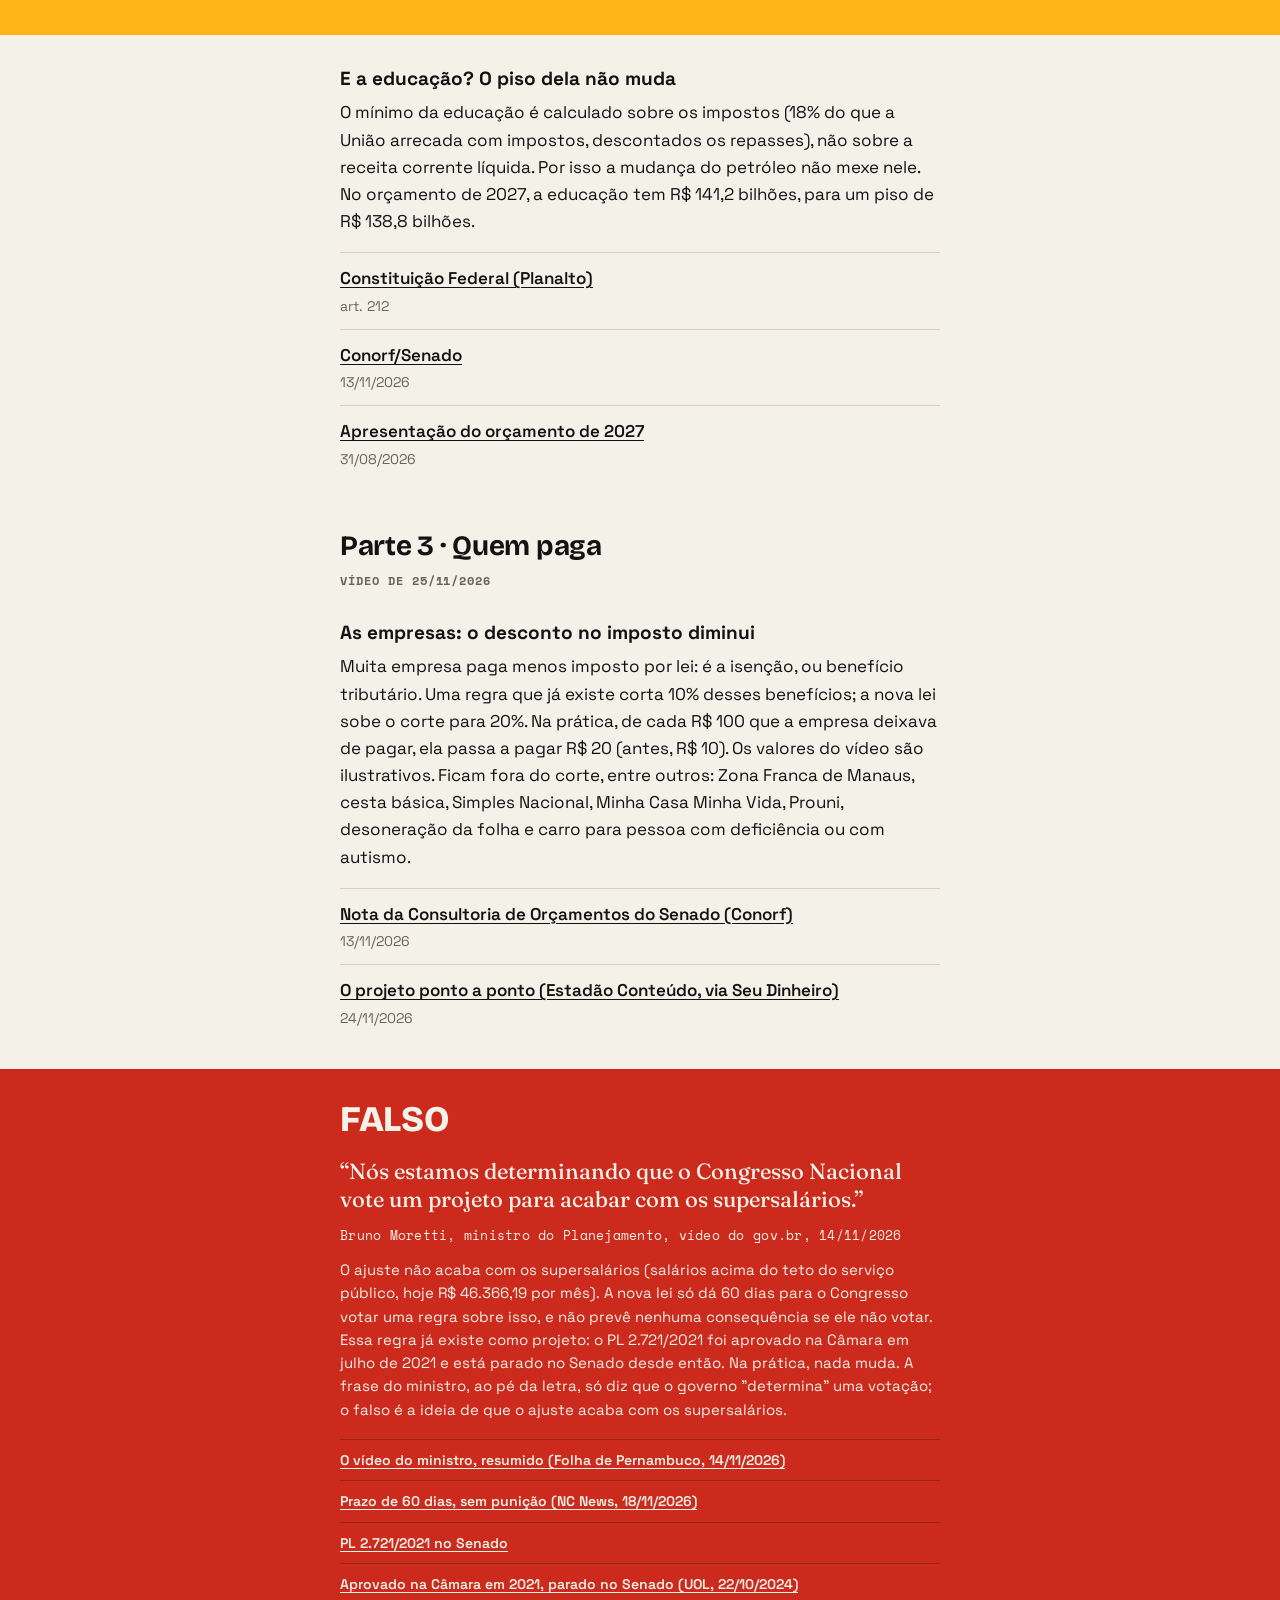
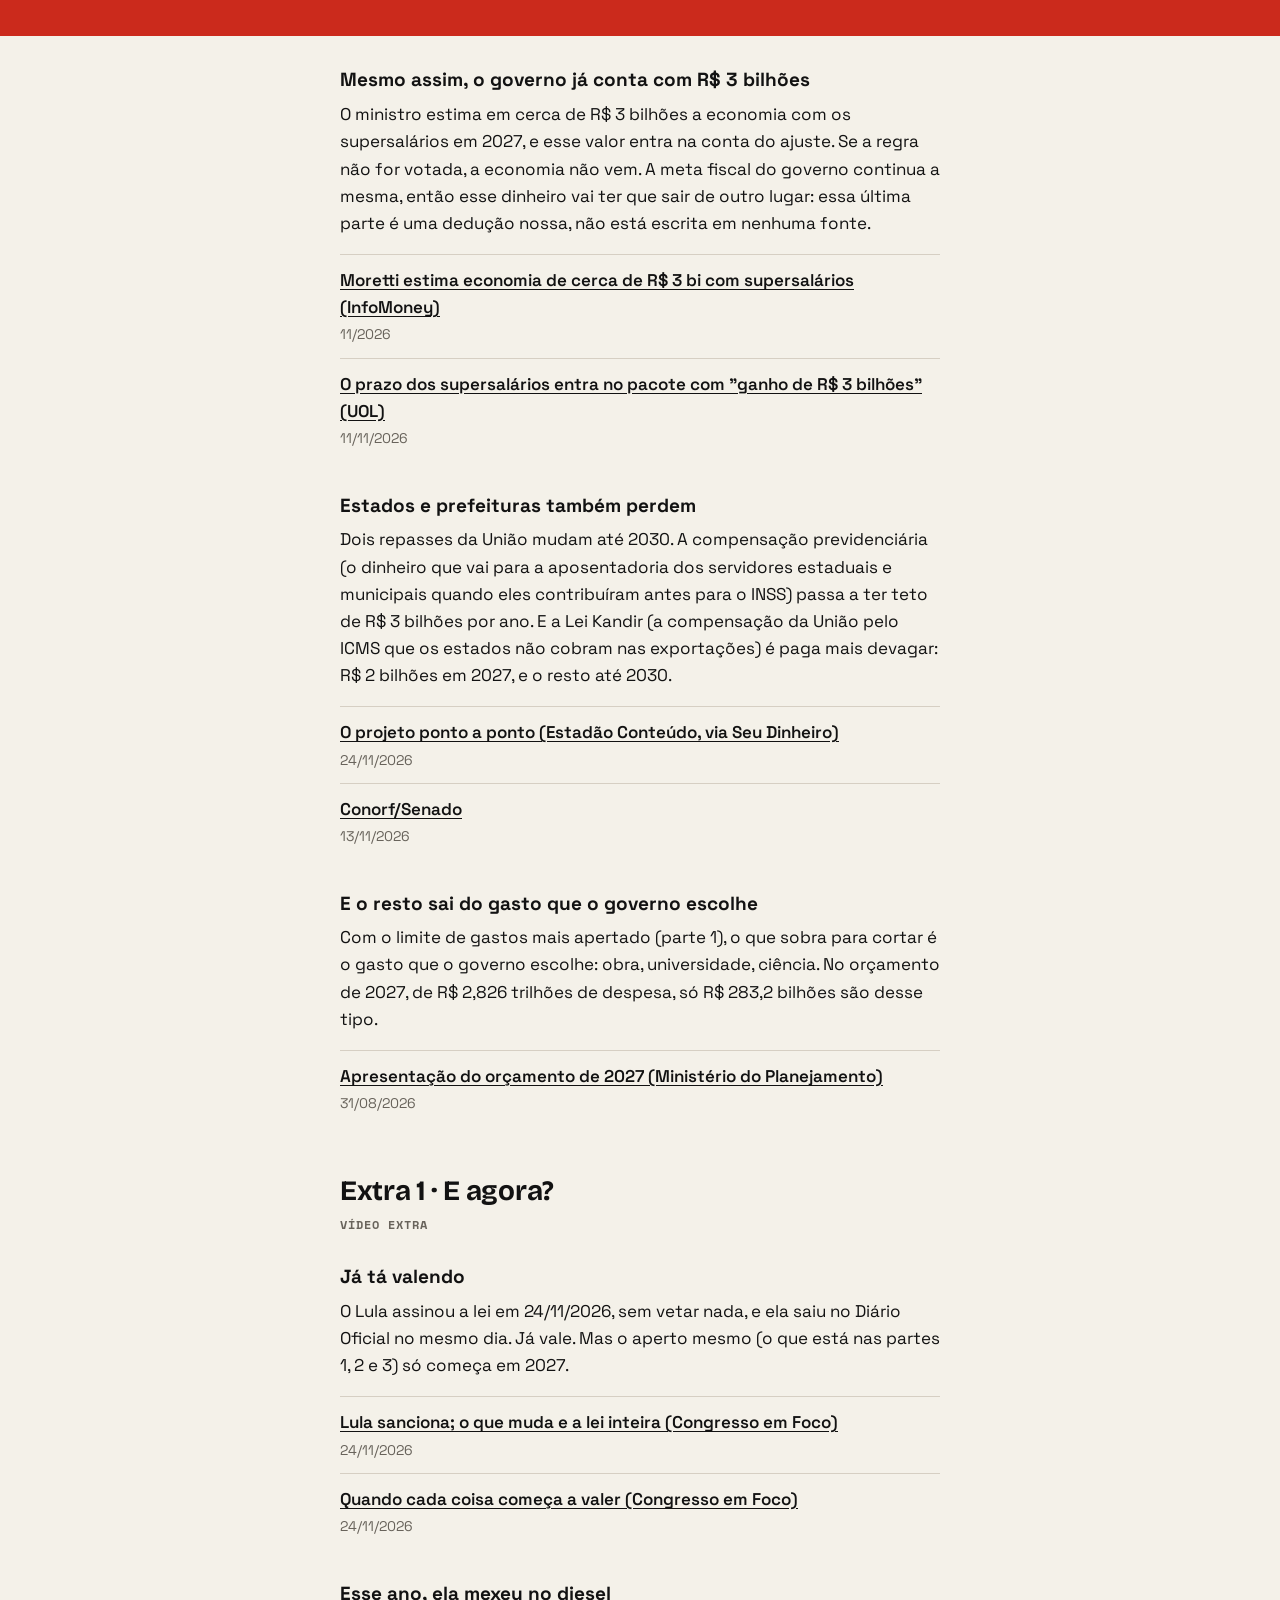
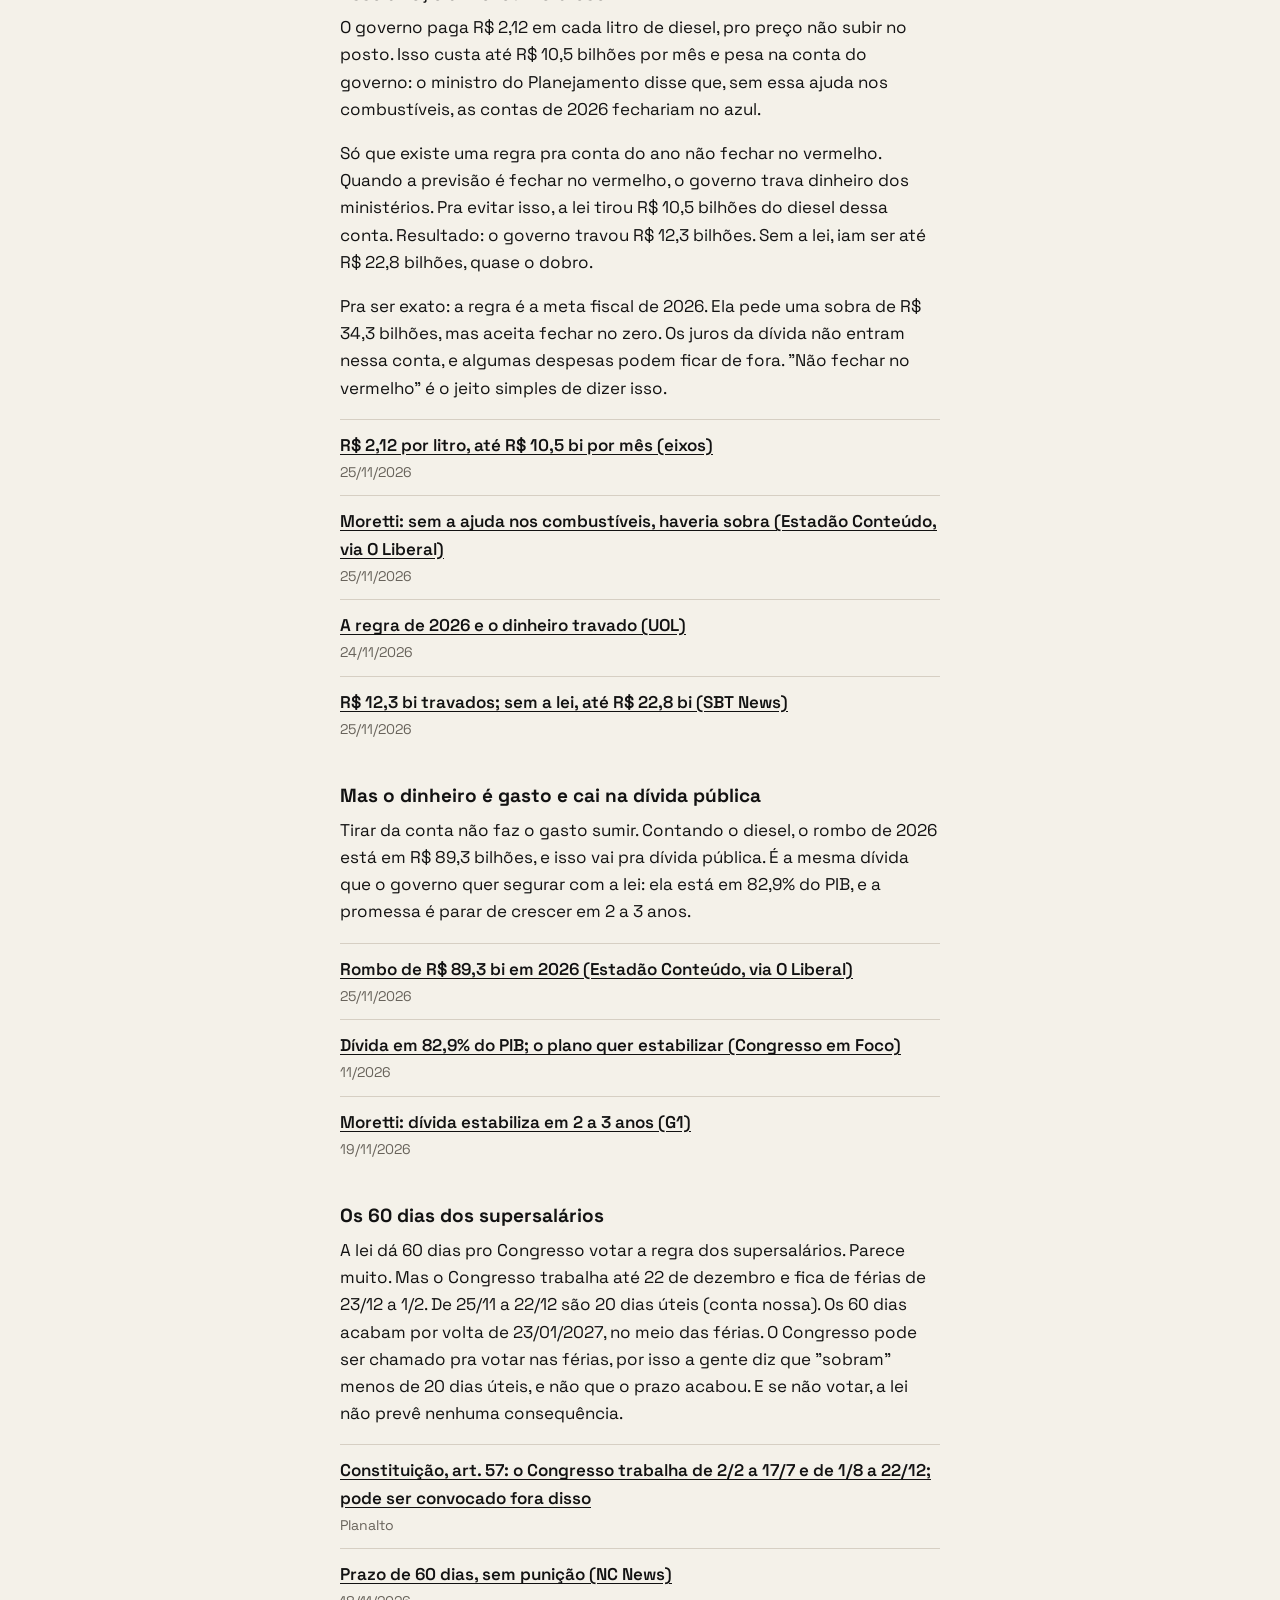
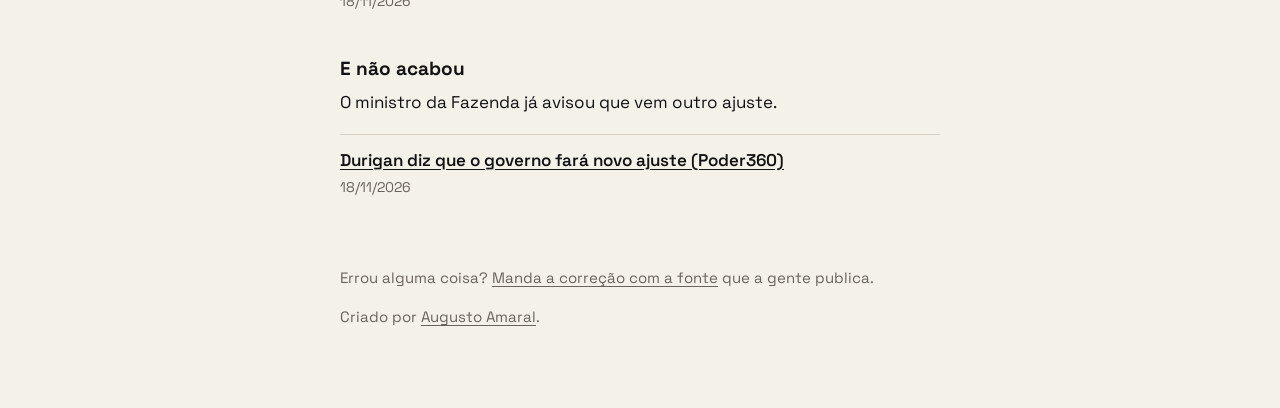
==== commit bcd1a2b1: "Ajuste fiscal sources: Extra 1 rewritten in plain language (v3), no verdict block" ====
--- a/fontes/ajuste-fiscal/index.html
+++ b/fontes/ajuste-fiscal/index.html
@@ -163,36 +163,42 @@
 
   <h2>Extra 1 · E agora?<small class="mono">vídeo extra</small></h2>
 
-  <div class="claim">
-    <q>Já tá valendo?</q>
-    <p class="who">A pergunta depois da sanção</p>
-    <span class="verdict true mono">verdade</span>
-    <p>A lei foi publicada em edição extra do Diário Oficial em 24/11/2026 e já está em vigor. Mas quase tudo que aperta o orçamento só começa a valer em 2027.</p>
-    <ul>
-      <li><a href="https://www.congressoemfoco.com.br/noticia/131836/lula-sanciona-ajuste-fiscal-veja-o-que-muda-e-a-integra-da-nova-lei">Lula sanciona; o que muda e a íntegra da lei (Congresso em Foco, 24/11/2026)</a></li>
-      <li><a href="https://www.congressoemfoco.com.br/noticia/131819/ajuste-fiscal-veja-quais-as-medidas-e-quando-cada-uma-entra-em-vigor">Quando cada medida entra em vigor (Congresso em Foco, 24/11/2026)</a></li>
-    </ul>
-  </div>
-
-  <h3>Neste ano, a lei mexeu na conta do diesel</h3>
-  <p>Para segurar o preço do diesel, o governo paga R$ 2,12 por litro. Isso custa até R$ 10,5 bilhões a cada 30 dias. A nova lei deixou R$ 10,5 bilhões desse gasto fora da conta da meta fiscal de 2026. Quando a conta da meta não fecha, o governo congela dinheiro dos ministérios. Com o diesel fora da conta, o congelamento ficou em R$ 12,3 bilhões. Sem a lei, poderia chegar a R$ 22,8 bilhões, quase o dobro. O ministro do Planejamento disse em 25/11 que "o melhor é não usar" essa permissão, mas o relatório de 24/11 já contou o valor inteiro.</p>
-  <ul class="sources">
-    <li><a href="https://sbtnews.sbt.com.br/noticia/economia/governo-reduz-contingenciamento-para-r-12-3-bi-em-2026">Congelamento de R$ 12,3 bi; sem a lei, até R$ 22,8 bi (SBT News)</a><span>25/11/2026</span></li>
-    <li><a href="https://economia.uol.com.br/colunas/jessica-sant-ana/2026/11/24/apos-abrir-nova-excecao-a-meta-fiscal-governo-reduz-contencao-do-orcamento.htm">Após abrir nova exceção à meta, governo reduz contenção (UOL)</a><span>24/11/2026</span></li>
+  <h3>Já tá valendo</h3>
+  <p>O Lula assinou a lei em 24/11/2026, sem vetar nada, e ela saiu no Diário Oficial no mesmo dia. Já vale. Mas o aperto mesmo (o que está nas partes 1, 2 e 3) só começa em 2027.</p>
+  <ul class="sources">
+    <li><a href="https://www.congressoemfoco.com.br/noticia/131836/lula-sanciona-ajuste-fiscal-veja-o-que-muda-e-a-integra-da-nova-lei">Lula sanciona; o que muda e a lei inteira (Congresso em Foco)</a><span>24/11/2026</span></li>
+    <li><a href="https://www.congressoemfoco.com.br/noticia/131819/ajuste-fiscal-veja-quais-as-medidas-e-quando-cada-uma-entra-em-vigor">Quando cada coisa começa a valer (Congresso em Foco)</a><span>24/11/2026</span></li>
+  </ul>
+
+  <h3>Esse ano, ela mexeu no diesel</h3>
+  <p>O governo paga R$ 2,12 em cada litro de diesel, pro preço não subir no posto. Isso custa até R$ 10,5 bilhões por mês e pesa na conta do governo: o ministro do Planejamento disse que, sem essa ajuda nos combustíveis, as contas de 2026 fechariam no azul.</p>
+  <p>Só que existe uma regra pra conta do ano não fechar no vermelho. Quando a previsão é fechar no vermelho, o governo trava dinheiro dos ministérios. Pra evitar isso, a lei tirou R$ 10,5 bilhões do diesel dessa conta. Resultado: o governo travou R$ 12,3 bilhões. Sem a lei, iam ser até R$ 22,8 bilhões, quase o dobro.</p>
+  <p>Pra ser exato: a regra é a meta fiscal de 2026. Ela pede uma sobra de R$ 34,3 bilhões, mas aceita fechar no zero. Os juros da dívida não entram nessa conta, e algumas despesas podem ficar de fora. "Não fechar no vermelho" é o jeito simples de dizer isso.</p>
+  <ul class="sources">
     <li><a href="https://eixos.com.br/combustiveis-e-bioenergia/moretti-governo-deve-estender-por-mais-1-mes-subvencao-do-diesel-perspectiva-e-rever-valores/">R$ 2,12 por litro, até R$ 10,5 bi por mês (eixos)</a><span>25/11/2026</span></li>
-  </ul>
-
-  <h3>Mas o dinheiro sai do mesmo jeito</h3>
-  <p>Ficar fora da meta não quer dizer que o gasto some. O déficit real de 2026, que conta o diesel, subiu para R$ 89,3 bilhões. É esse número que pesa na dívida.</p>
-  <ul class="sources">
-    <li><a href="https://www.oliberal.com/economia/moretti-sem-politicas-de-subsidio-de-combustiveis-haveria-superavit-mas-com-sacrificios-1.1198158">Déficit efetivo de R$ 89,3 bi (Estadão Conteúdo, via O Liberal)</a><span>25/11/2026</span></li>
-  </ul>
-
-  <h3>O calendário do aperto</h3>
-  <p>O prazo de 60 dias para o Congresso votar a regra dos supersalários conta da publicação da lei e termina por volta de 23/01/2027 (conta nossa), durante o recesso do Congresso (23/12 a 1/2). Em 2027, o corte no desconto de imposto das empresas sobe de 10% para 20%: em janeiro para a maior parte dos tributos, e em março para os que precisam esperar 90 dias. Também em 2027, nos anos em que o governo congelar gasto, o limite de crescimento cai de 2,5% para 2% acima da inflação. E o ministro da Fazenda já disse que vem outro ajuste.</p>
-  <ul class="sources">
-    <li><a href="https://www.congressoemfoco.com.br/noticia/131819/ajuste-fiscal-veja-quais-as-medidas-e-quando-cada-uma-entra-em-vigor">Quando cada medida entra em vigor (Congresso em Foco)</a><span>24/11/2026</span></li>
-    <li><a href="https://www.planalto.gov.br/ccivil_03/constituicao/constituicao.htm">Constituição, art. 57: sessões do Congresso de 2/2 a 17/7 e de 1/8 a 22/12</a><span>Planalto</span></li>
+    <li><a href="https://www.oliberal.com/economia/moretti-sem-politicas-de-subsidio-de-combustiveis-haveria-superavit-mas-com-sacrificios-1.1198158">Moretti: sem a ajuda nos combustíveis, haveria sobra (Estadão Conteúdo, via O Liberal)</a><span>25/11/2026</span></li>
+    <li><a href="https://economia.uol.com.br/colunas/jessica-sant-ana/2026/11/24/apos-abrir-nova-excecao-a-meta-fiscal-governo-reduz-contencao-do-orcamento.htm">A regra de 2026 e o dinheiro travado (UOL)</a><span>24/11/2026</span></li>
+    <li><a href="https://sbtnews.sbt.com.br/noticia/economia/governo-reduz-contingenciamento-para-r-12-3-bi-em-2026">R$ 12,3 bi travados; sem a lei, até R$ 22,8 bi (SBT News)</a><span>25/11/2026</span></li>
+  </ul>
+
+  <h3>Mas o dinheiro é gasto e cai na dívida pública</h3>
+  <p>Tirar da conta não faz o gasto sumir. Contando o diesel, o rombo de 2026 está em R$ 89,3 bilhões, e isso vai pra dívida pública. É a mesma dívida que o governo quer segurar com a lei: ela está em 82,9% do PIB, e a promessa é parar de crescer em 2 a 3 anos.</p>
+  <ul class="sources">
+    <li><a href="https://www.oliberal.com/economia/moretti-sem-politicas-de-subsidio-de-combustiveis-haveria-superavit-mas-com-sacrificios-1.1198158">Rombo de R$ 89,3 bi em 2026 (Estadão Conteúdo, via O Liberal)</a><span>25/11/2026</span></li>
+    <li><a href="https://www.congressoemfoco.com.br/noticia/131525/governo-apresenta-plano-de-ajuste-fiscal-com-economia-de-ate-r-60-bi">Dívida em 82,9% do PIB; o plano quer estabilizar (Congresso em Foco)</a><span>11/2026</span></li>
+    <li><a href="https://g1.globo.com/politica/blog/camila-bomfim/post/2026/11/19/moreti-fiscal-mercado.ghtml">Moretti: dívida estabiliza em 2 a 3 anos (G1)</a><span>19/11/2026</span></li>
+  </ul>
+
+  <h3>Os 60 dias dos supersalários</h3>
+  <p>A lei dá 60 dias pro Congresso votar a regra dos supersalários. Parece muito. Mas o Congresso trabalha até 22 de dezembro e fica de férias de 23/12 a 1/2. De 25/11 a 22/12 são 20 dias úteis (conta nossa). Os 60 dias acabam por volta de 23/01/2027, no meio das férias. O Congresso pode ser chamado pra votar nas férias, por isso a gente diz que "sobram" menos de 20 dias úteis, e não que o prazo acabou. E se não votar, a lei não prevê nenhuma consequência.</p>
+  <ul class="sources">
+    <li><a href="https://www.planalto.gov.br/ccivil_03/constituicao/constituicao.htm">Constituição, art. 57: o Congresso trabalha de 2/2 a 17/7 e de 1/8 a 22/12; pode ser convocado fora disso</a><span>Planalto</span></li>
+    <li><a href="https://ncnews.com.br/2026/11/18/supersalarios-ajuste-fiscal-prazos/">Prazo de 60 dias, sem punição (NC News)</a><span>18/11/2026</span></li>
+  </ul>
+
+  <h3>E não acabou</h3>
+  <p>O ministro da Fazenda já avisou que vem outro ajuste.</p>
+  <ul class="sources">
     <li><a href="https://www.poder360.com.br/poder-economia/durigan-diz-que-governo-fara-novo-ajuste-fiscal-estrutural/">Durigan diz que o governo fará novo ajuste (Poder360)</a><span>18/11/2026</span></li>
   </ul>
 
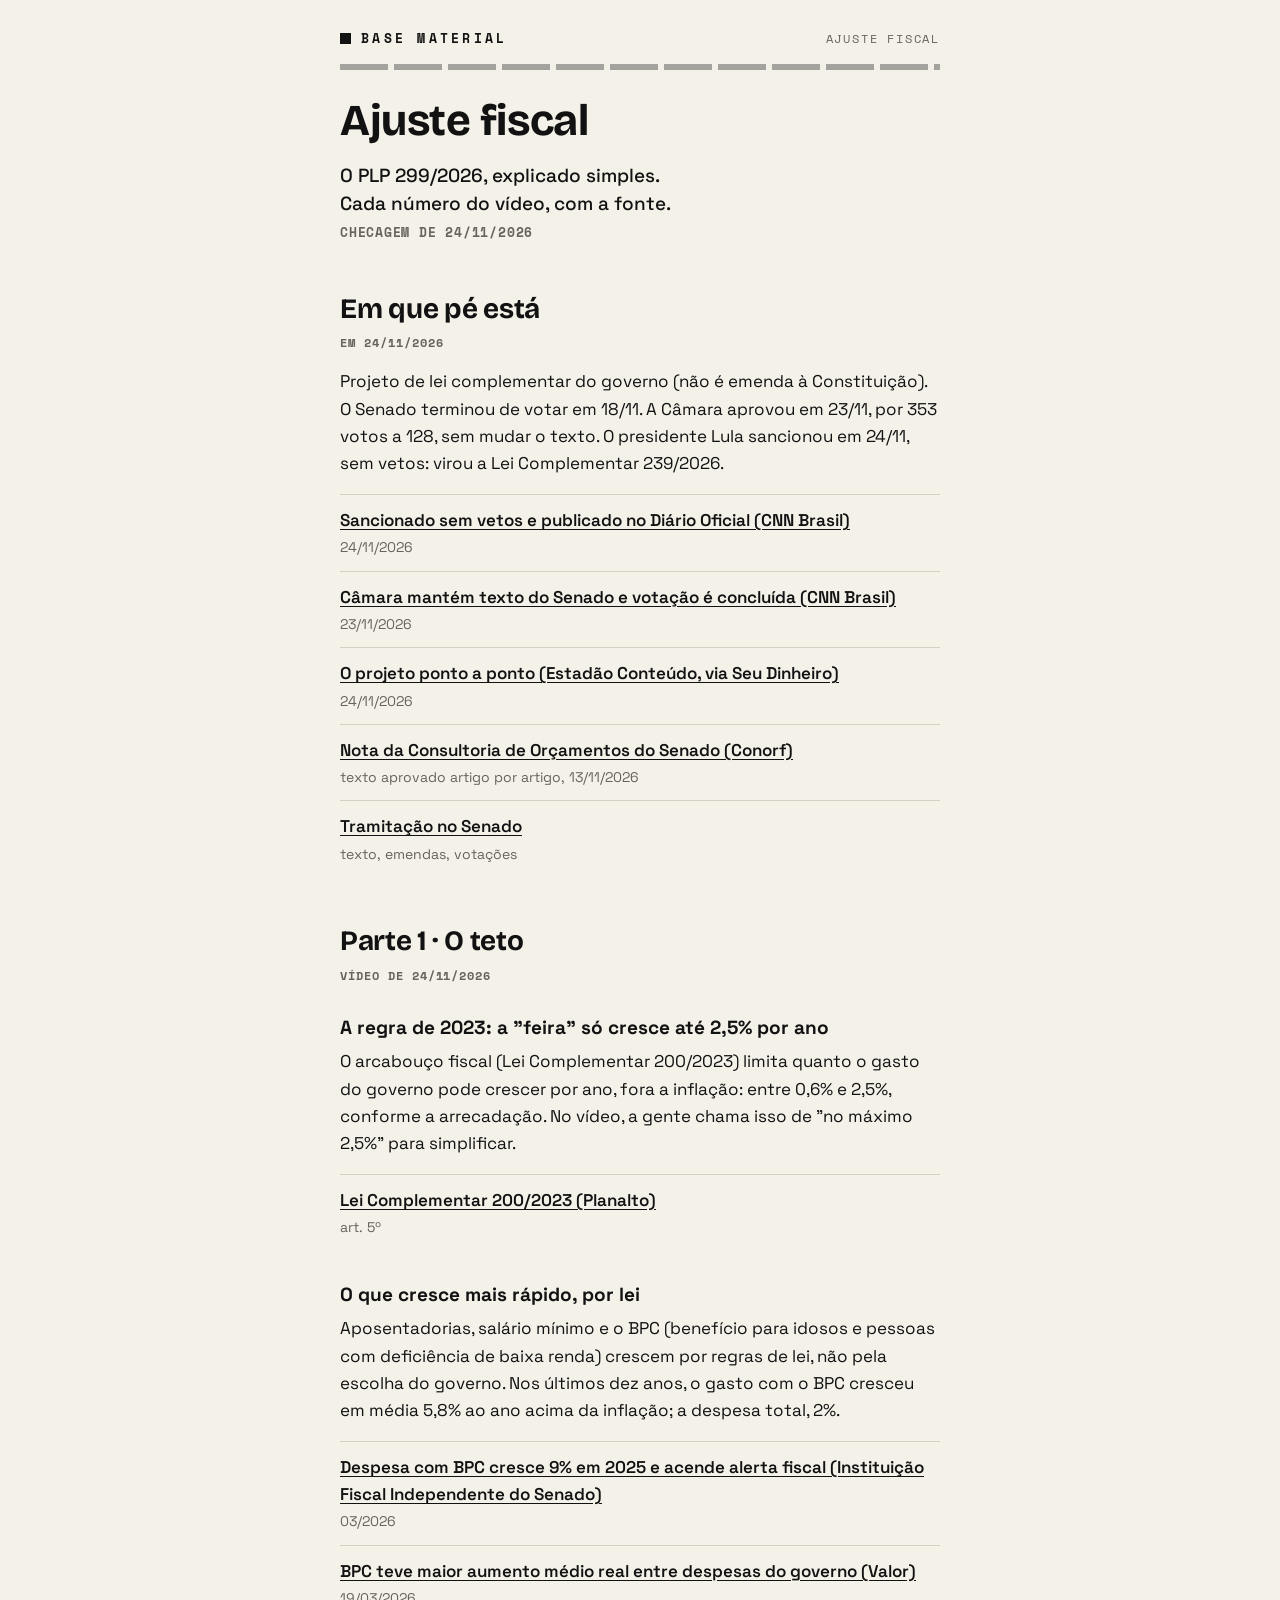
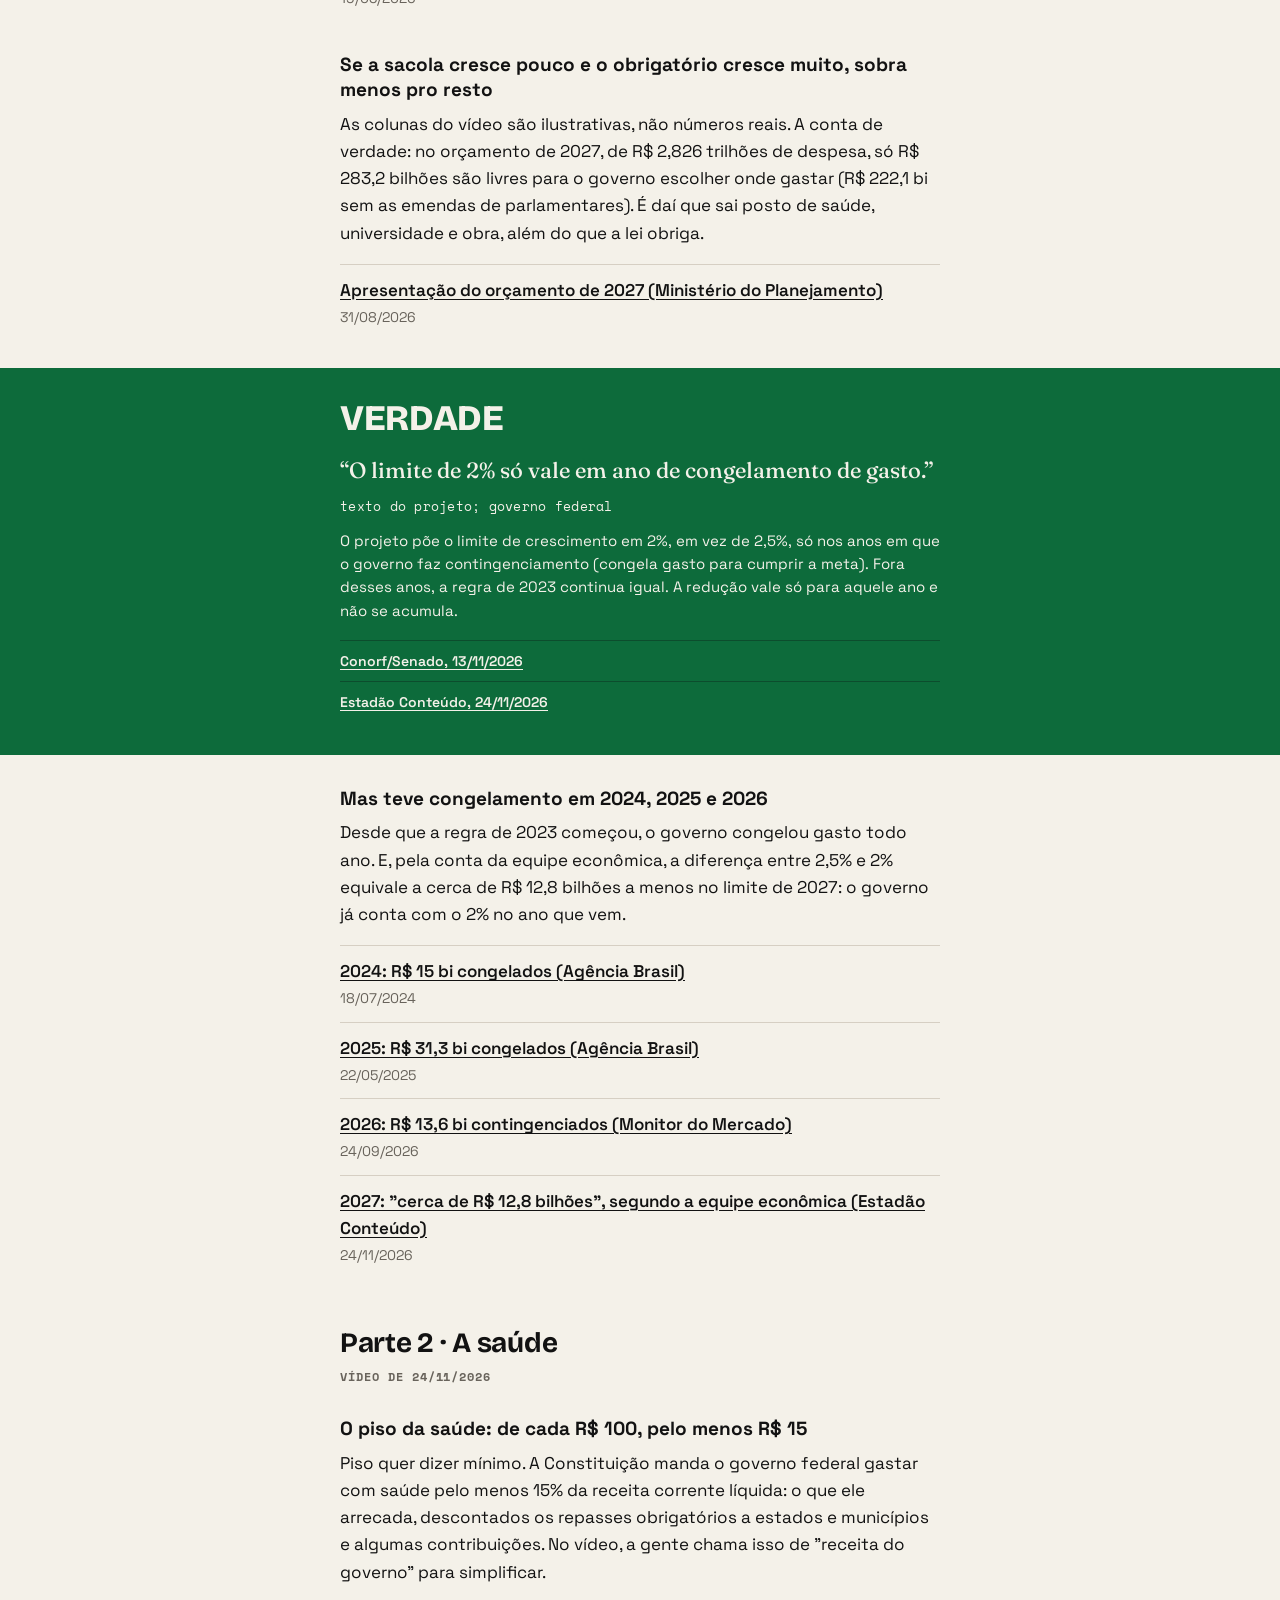
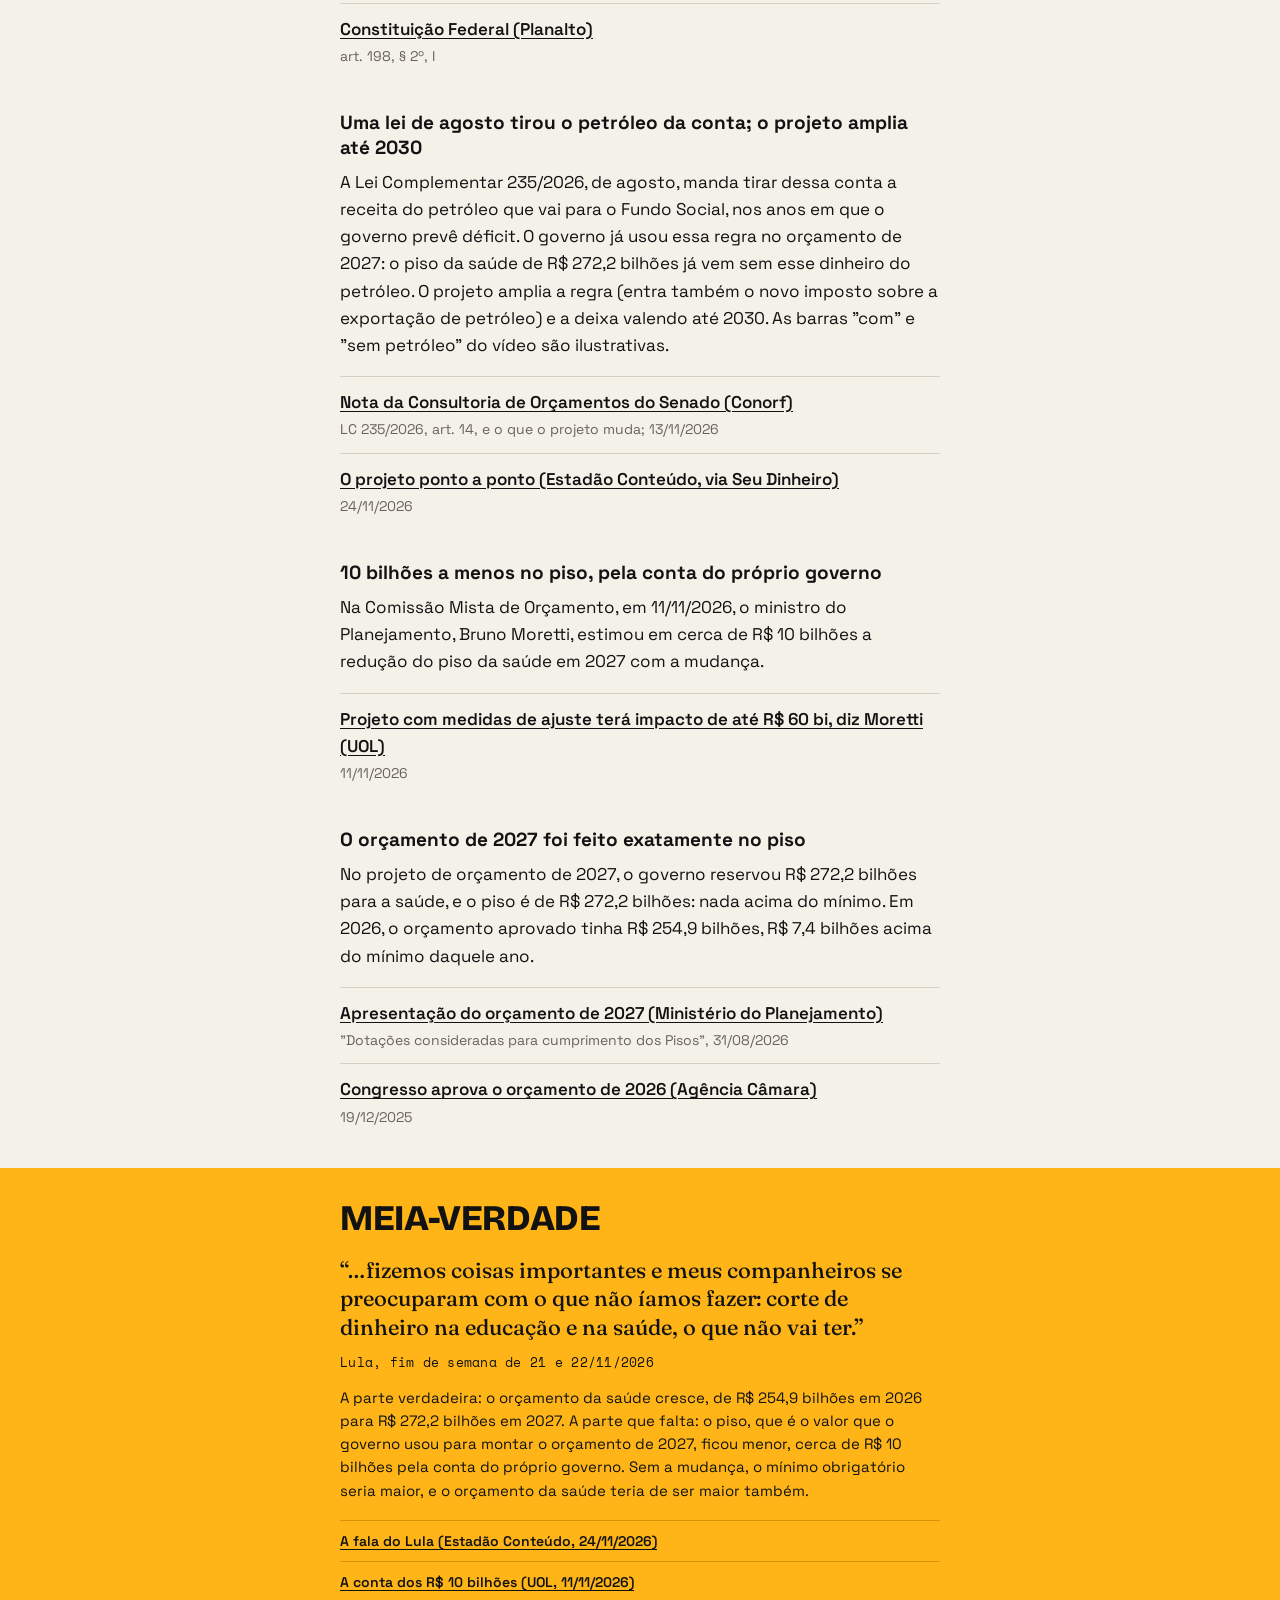
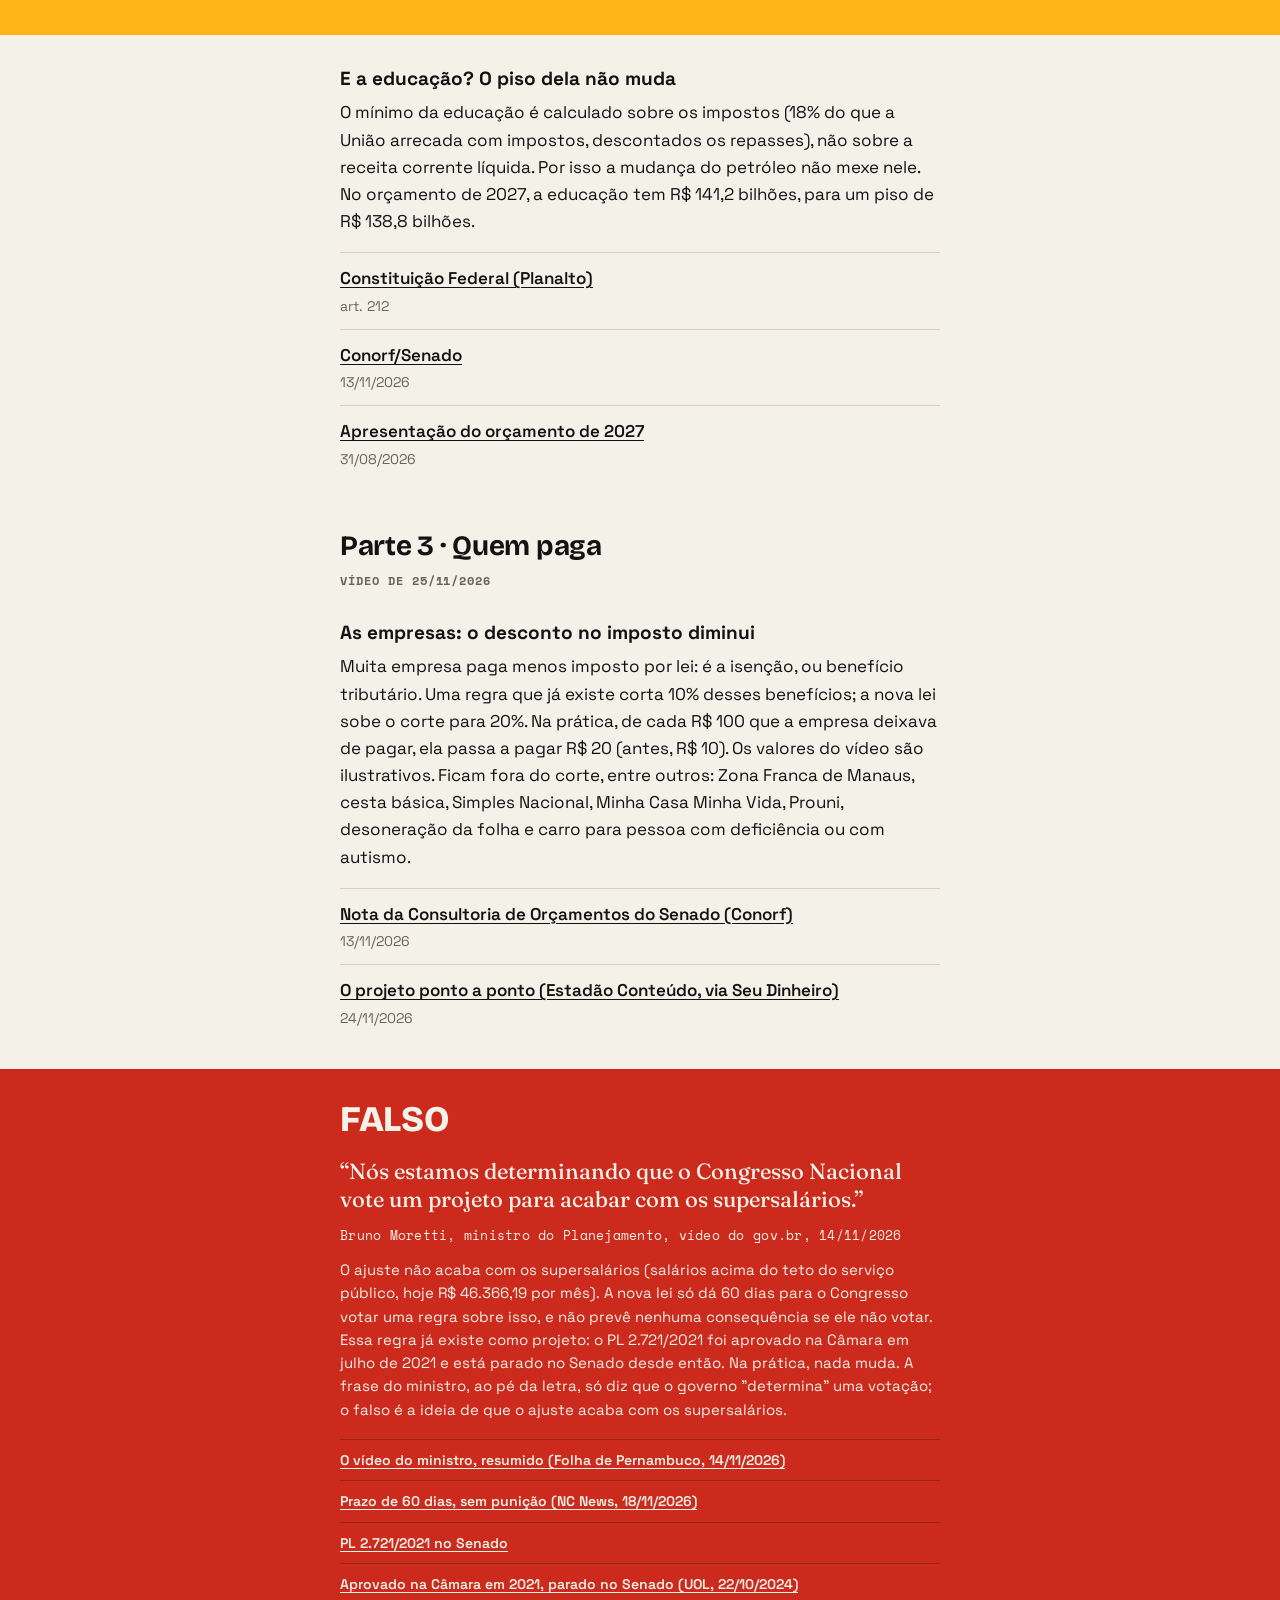
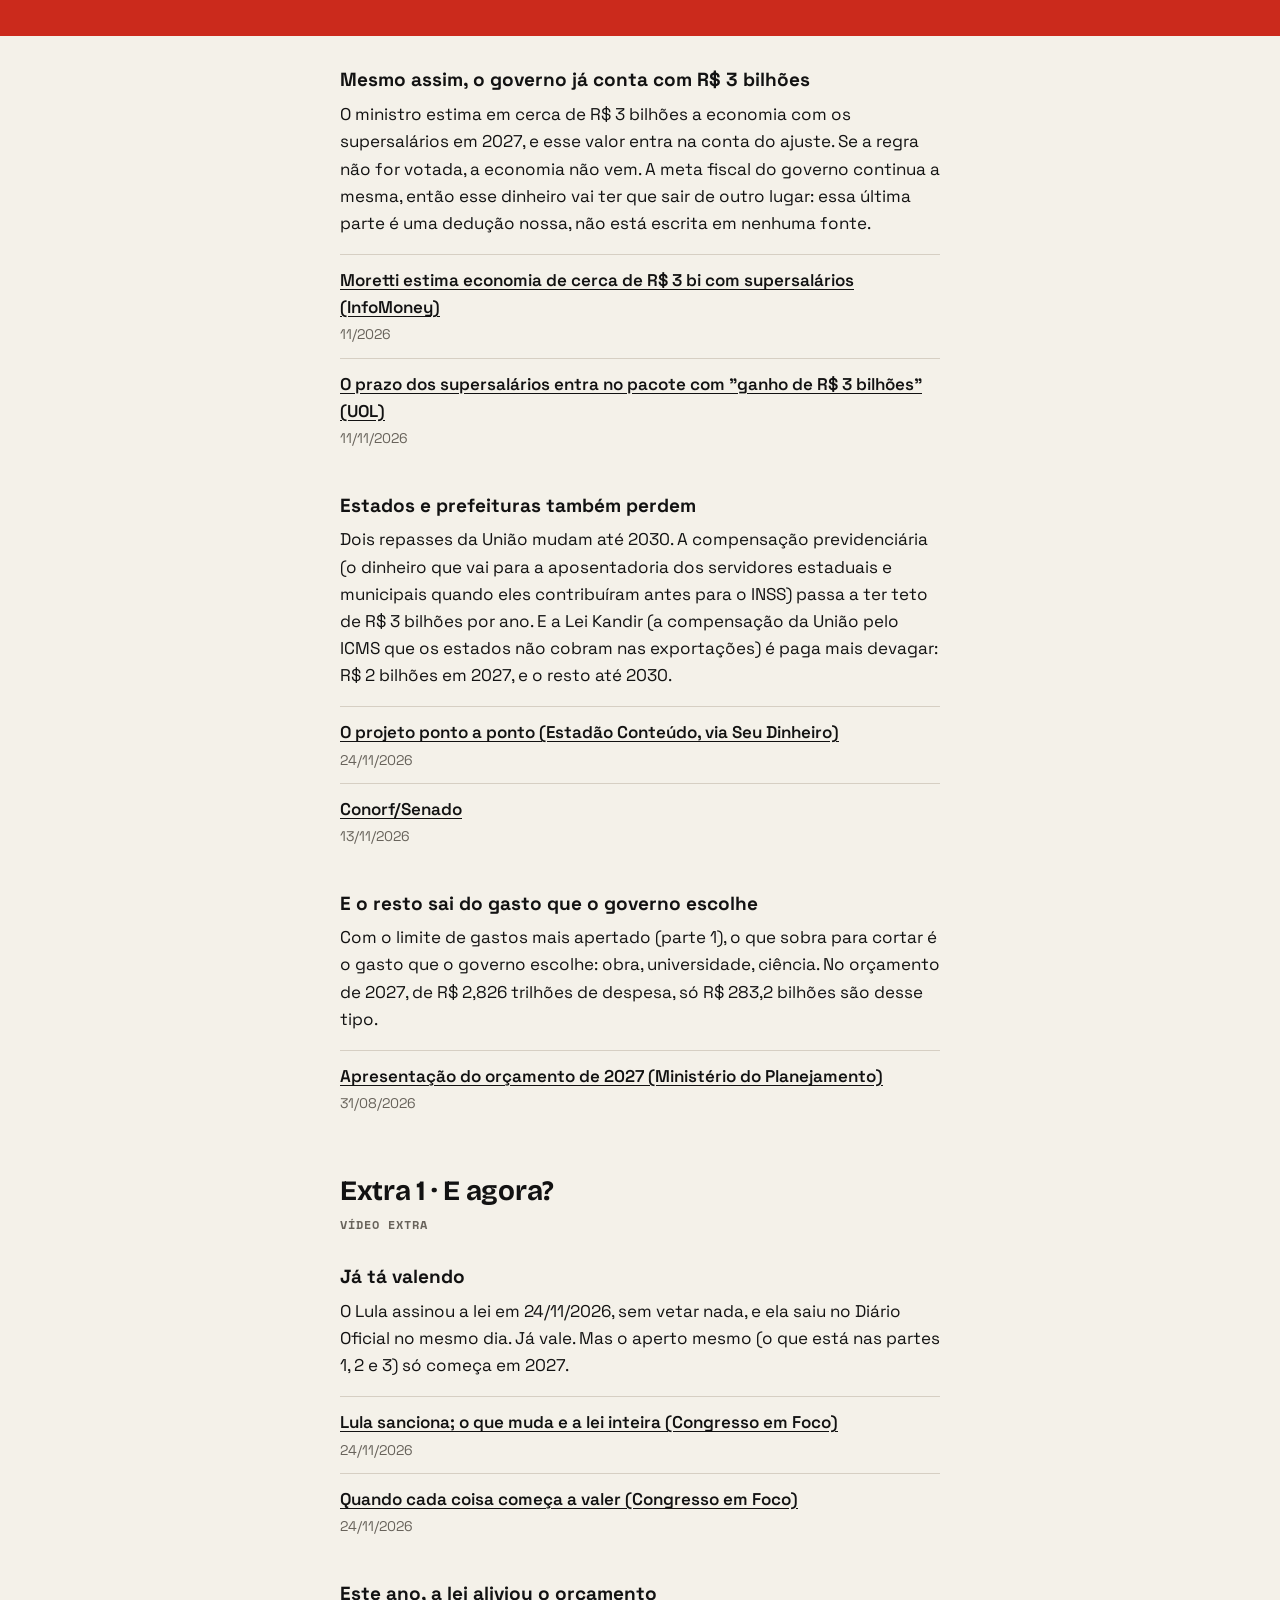
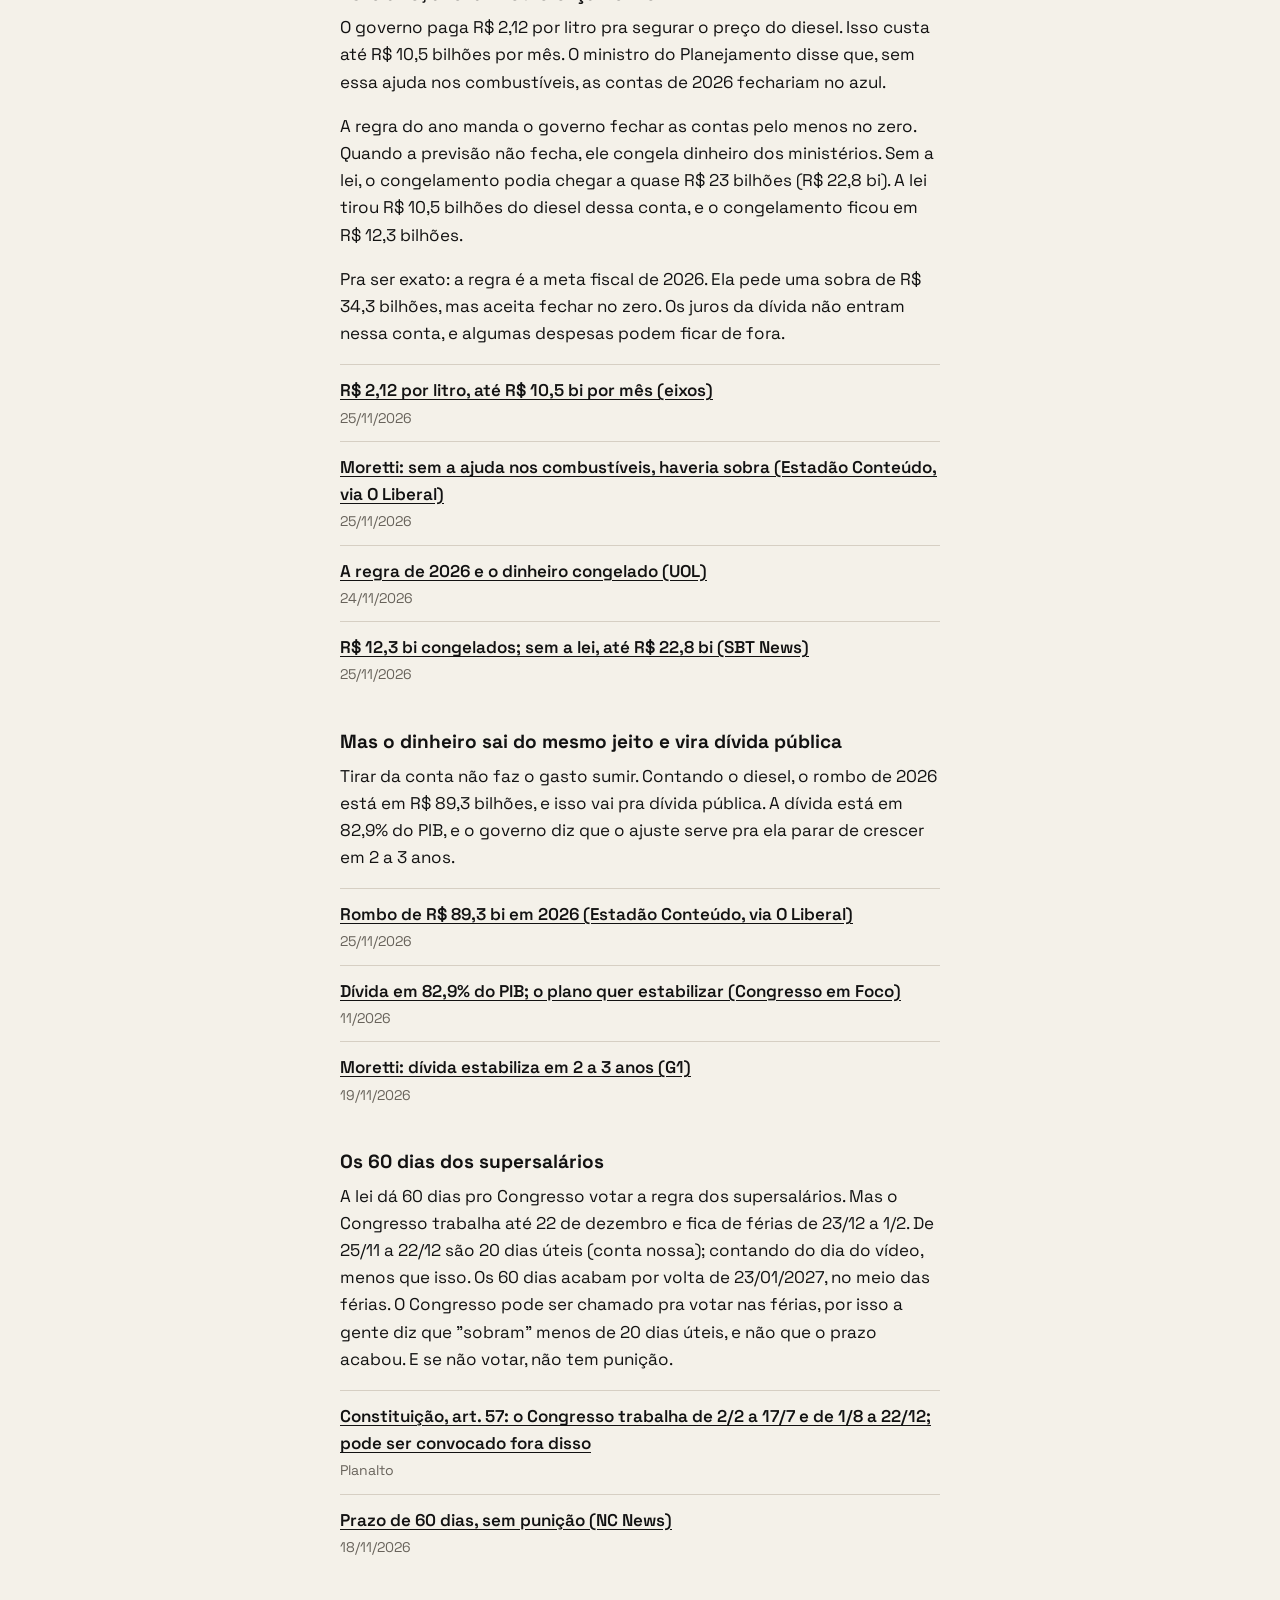
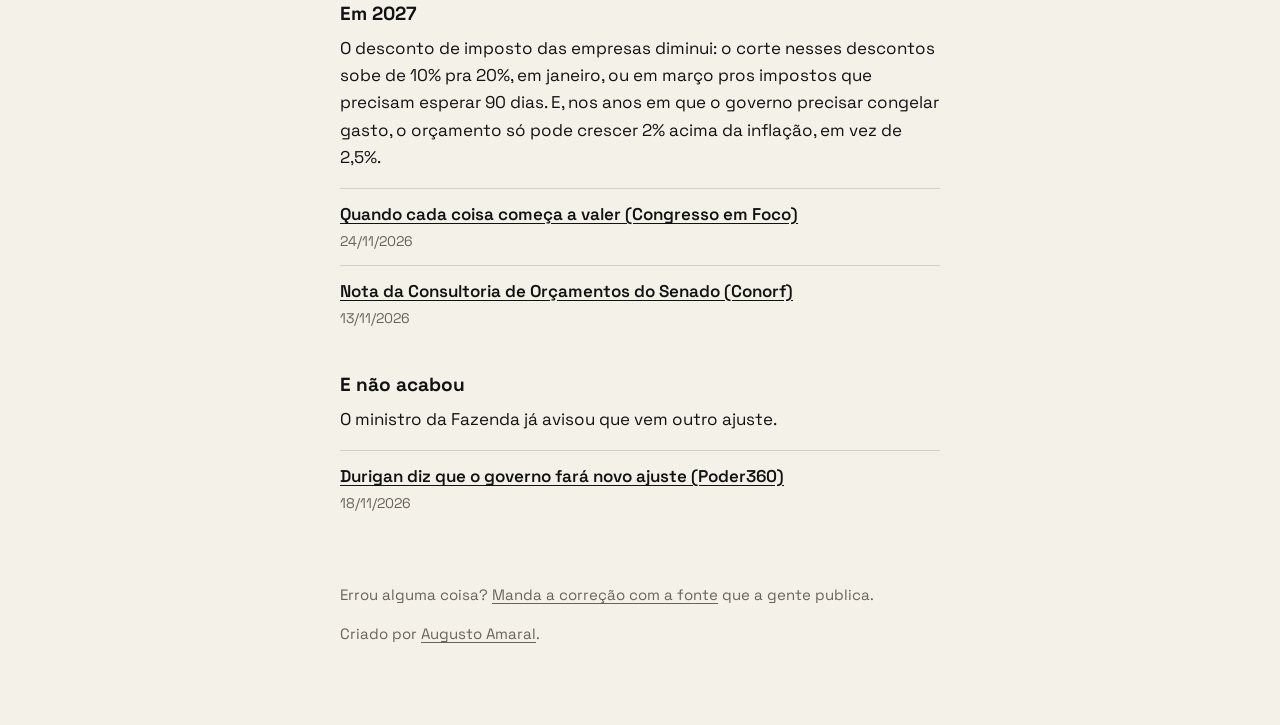
==== commit e1ebb624: "Ajuste fiscal sources: Extra 1 matches the v4 video; home card lists the extra" ====
--- a/fontes/ajuste-fiscal/index.html
+++ b/fontes/ajuste-fiscal/index.html
@@ -170,19 +170,19 @@
     <li><a href="https://www.congressoemfoco.com.br/noticia/131819/ajuste-fiscal-veja-quais-as-medidas-e-quando-cada-uma-entra-em-vigor">Quando cada coisa começa a valer (Congresso em Foco)</a><span>24/11/2026</span></li>
   </ul>
 
-  <h3>Esse ano, ela mexeu no diesel</h3>
-  <p>O governo paga R$ 2,12 em cada litro de diesel, pro preço não subir no posto. Isso custa até R$ 10,5 bilhões por mês e pesa na conta do governo: o ministro do Planejamento disse que, sem essa ajuda nos combustíveis, as contas de 2026 fechariam no azul.</p>
-  <p>Só que existe uma regra pra conta do ano não fechar no vermelho. Quando a previsão é fechar no vermelho, o governo trava dinheiro dos ministérios. Pra evitar isso, a lei tirou R$ 10,5 bilhões do diesel dessa conta. Resultado: o governo travou R$ 12,3 bilhões. Sem a lei, iam ser até R$ 22,8 bilhões, quase o dobro.</p>
-  <p>Pra ser exato: a regra é a meta fiscal de 2026. Ela pede uma sobra de R$ 34,3 bilhões, mas aceita fechar no zero. Os juros da dívida não entram nessa conta, e algumas despesas podem ficar de fora. "Não fechar no vermelho" é o jeito simples de dizer isso.</p>
+  <h3>Este ano, a lei aliviou o orçamento</h3>
+  <p>O governo paga R$ 2,12 por litro pra segurar o preço do diesel. Isso custa até R$ 10,5 bilhões por mês. O ministro do Planejamento disse que, sem essa ajuda nos combustíveis, as contas de 2026 fechariam no azul.</p>
+  <p>A regra do ano manda o governo fechar as contas pelo menos no zero. Quando a previsão não fecha, ele congela dinheiro dos ministérios. Sem a lei, o congelamento podia chegar a quase R$ 23 bilhões (R$ 22,8 bi). A lei tirou R$ 10,5 bilhões do diesel dessa conta, e o congelamento ficou em R$ 12,3 bilhões.</p>
+  <p>Pra ser exato: a regra é a meta fiscal de 2026. Ela pede uma sobra de R$ 34,3 bilhões, mas aceita fechar no zero. Os juros da dívida não entram nessa conta, e algumas despesas podem ficar de fora.</p>
   <ul class="sources">
     <li><a href="https://eixos.com.br/combustiveis-e-bioenergia/moretti-governo-deve-estender-por-mais-1-mes-subvencao-do-diesel-perspectiva-e-rever-valores/">R$ 2,12 por litro, até R$ 10,5 bi por mês (eixos)</a><span>25/11/2026</span></li>
     <li><a href="https://www.oliberal.com/economia/moretti-sem-politicas-de-subsidio-de-combustiveis-haveria-superavit-mas-com-sacrificios-1.1198158">Moretti: sem a ajuda nos combustíveis, haveria sobra (Estadão Conteúdo, via O Liberal)</a><span>25/11/2026</span></li>
-    <li><a href="https://economia.uol.com.br/colunas/jessica-sant-ana/2026/11/24/apos-abrir-nova-excecao-a-meta-fiscal-governo-reduz-contencao-do-orcamento.htm">A regra de 2026 e o dinheiro travado (UOL)</a><span>24/11/2026</span></li>
-    <li><a href="https://sbtnews.sbt.com.br/noticia/economia/governo-reduz-contingenciamento-para-r-12-3-bi-em-2026">R$ 12,3 bi travados; sem a lei, até R$ 22,8 bi (SBT News)</a><span>25/11/2026</span></li>
-  </ul>
-
-  <h3>Mas o dinheiro é gasto e cai na dívida pública</h3>
-  <p>Tirar da conta não faz o gasto sumir. Contando o diesel, o rombo de 2026 está em R$ 89,3 bilhões, e isso vai pra dívida pública. É a mesma dívida que o governo quer segurar com a lei: ela está em 82,9% do PIB, e a promessa é parar de crescer em 2 a 3 anos.</p>
+    <li><a href="https://economia.uol.com.br/colunas/jessica-sant-ana/2026/11/24/apos-abrir-nova-excecao-a-meta-fiscal-governo-reduz-contencao-do-orcamento.htm">A regra de 2026 e o dinheiro congelado (UOL)</a><span>24/11/2026</span></li>
+    <li><a href="https://sbtnews.sbt.com.br/noticia/economia/governo-reduz-contingenciamento-para-r-12-3-bi-em-2026">R$ 12,3 bi congelados; sem a lei, até R$ 22,8 bi (SBT News)</a><span>25/11/2026</span></li>
+  </ul>
+
+  <h3>Mas o dinheiro sai do mesmo jeito e vira dívida pública</h3>
+  <p>Tirar da conta não faz o gasto sumir. Contando o diesel, o rombo de 2026 está em R$ 89,3 bilhões, e isso vai pra dívida pública. A dívida está em 82,9% do PIB, e o governo diz que o ajuste serve pra ela parar de crescer em 2 a 3 anos.</p>
   <ul class="sources">
     <li><a href="https://www.oliberal.com/economia/moretti-sem-politicas-de-subsidio-de-combustiveis-haveria-superavit-mas-com-sacrificios-1.1198158">Rombo de R$ 89,3 bi em 2026 (Estadão Conteúdo, via O Liberal)</a><span>25/11/2026</span></li>
     <li><a href="https://www.congressoemfoco.com.br/noticia/131525/governo-apresenta-plano-de-ajuste-fiscal-com-economia-de-ate-r-60-bi">Dívida em 82,9% do PIB; o plano quer estabilizar (Congresso em Foco)</a><span>11/2026</span></li>
@@ -190,10 +190,17 @@
   </ul>
 
   <h3>Os 60 dias dos supersalários</h3>
-  <p>A lei dá 60 dias pro Congresso votar a regra dos supersalários. Parece muito. Mas o Congresso trabalha até 22 de dezembro e fica de férias de 23/12 a 1/2. De 25/11 a 22/12 são 20 dias úteis (conta nossa). Os 60 dias acabam por volta de 23/01/2027, no meio das férias. O Congresso pode ser chamado pra votar nas férias, por isso a gente diz que "sobram" menos de 20 dias úteis, e não que o prazo acabou. E se não votar, a lei não prevê nenhuma consequência.</p>
+  <p>A lei dá 60 dias pro Congresso votar a regra dos supersalários. Mas o Congresso trabalha até 22 de dezembro e fica de férias de 23/12 a 1/2. De 25/11 a 22/12 são 20 dias úteis (conta nossa); contando do dia do vídeo, menos que isso. Os 60 dias acabam por volta de 23/01/2027, no meio das férias. O Congresso pode ser chamado pra votar nas férias, por isso a gente diz que "sobram" menos de 20 dias úteis, e não que o prazo acabou. E se não votar, não tem punição.</p>
   <ul class="sources">
     <li><a href="https://www.planalto.gov.br/ccivil_03/constituicao/constituicao.htm">Constituição, art. 57: o Congresso trabalha de 2/2 a 17/7 e de 1/8 a 22/12; pode ser convocado fora disso</a><span>Planalto</span></li>
     <li><a href="https://ncnews.com.br/2026/11/18/supersalarios-ajuste-fiscal-prazos/">Prazo de 60 dias, sem punição (NC News)</a><span>18/11/2026</span></li>
+  </ul>
+
+  <h3>Em 2027</h3>
+  <p>O desconto de imposto das empresas diminui: o corte nesses descontos sobe de 10% pra 20%, em janeiro, ou em março pros impostos que precisam esperar 90 dias. E, nos anos em que o governo precisar congelar gasto, o orçamento só pode crescer 2% acima da inflação, em vez de 2,5%.</p>
+  <ul class="sources">
+    <li><a href="https://www.congressoemfoco.com.br/noticia/131819/ajuste-fiscal-veja-quais-as-medidas-e-quando-cada-uma-entra-em-vigor">Quando cada coisa começa a valer (Congresso em Foco)</a><span>24/11/2026</span></li>
+    <li><a href="https://www12.senado.leg.br/orcamento/documentos/estudos/tipos-de-estudos/notas-tecnicas-e-informativos/nota_informativa_texto_aprovado_plp_299_2026.pdf">Nota da Consultoria de Orçamentos do Senado (Conorf)</a><span>13/11/2026</span></li>
   </ul>
 
   <h3>E não acabou</h3>
